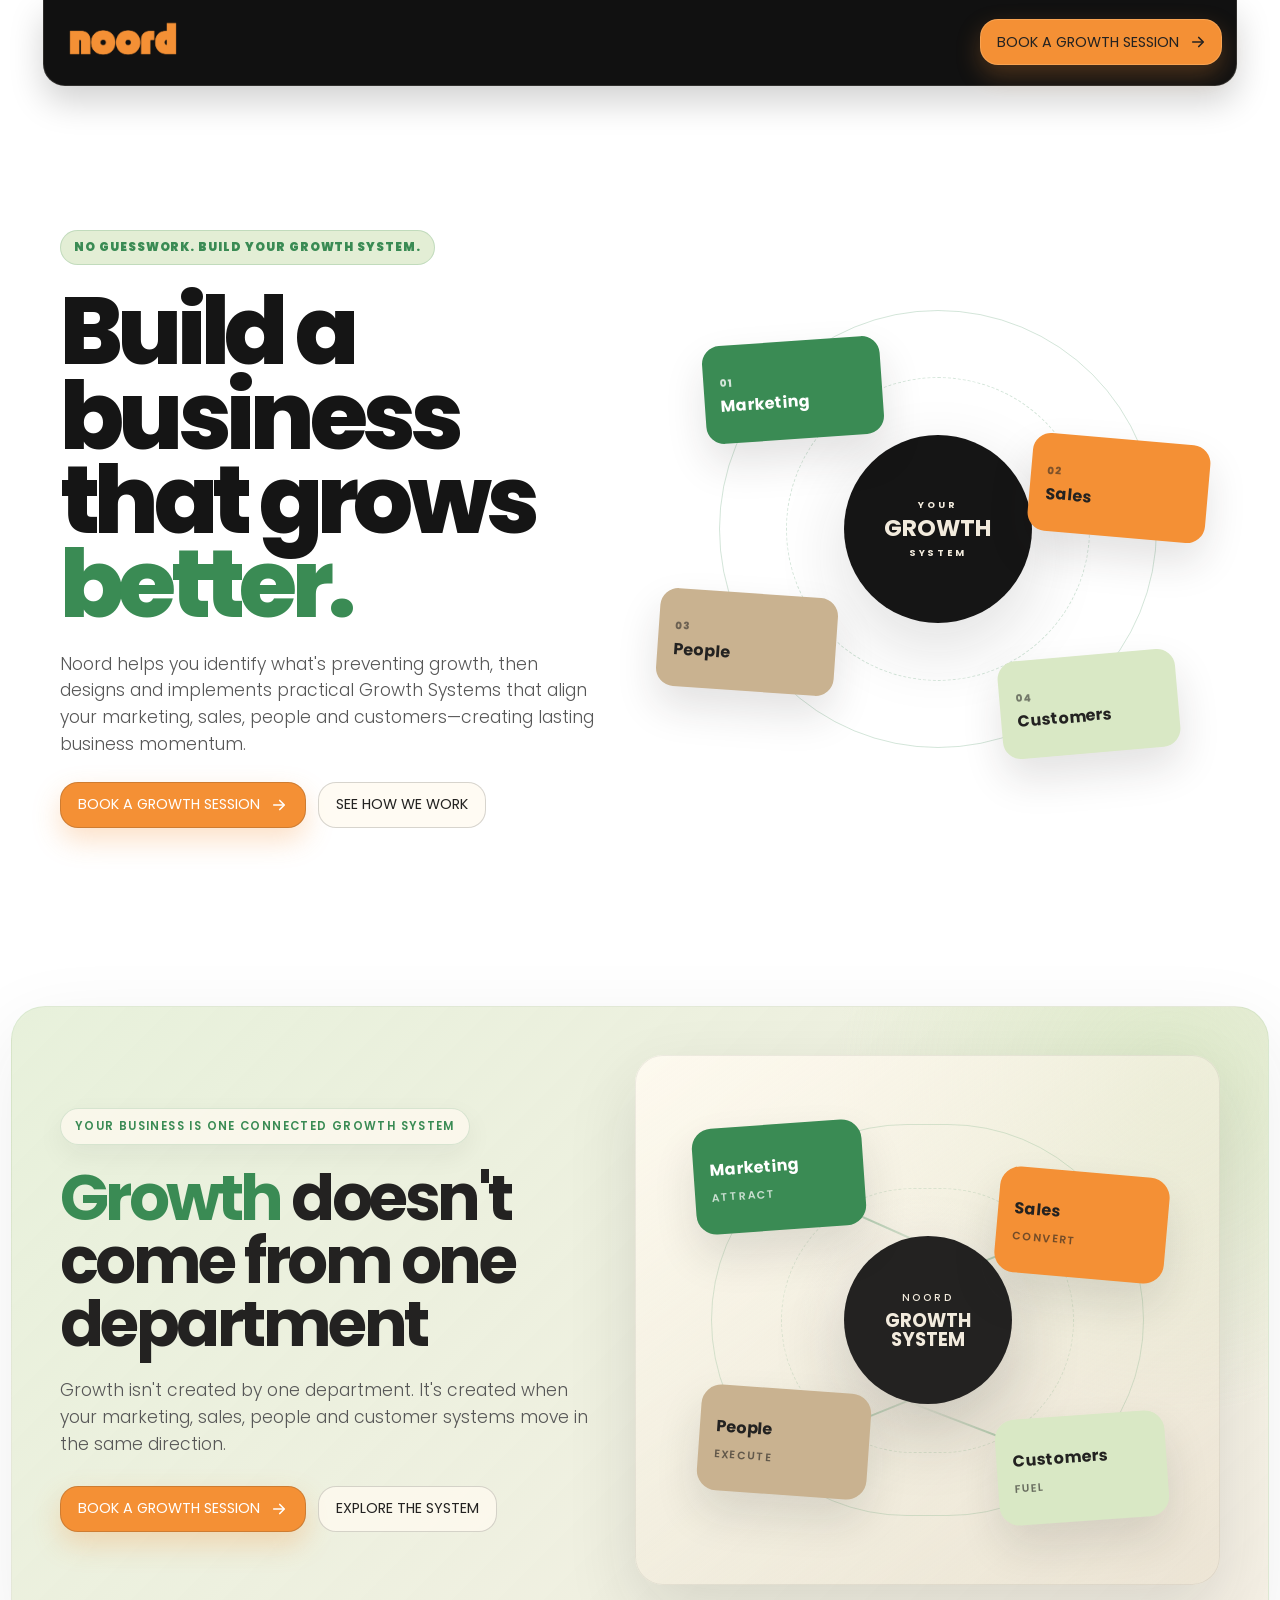
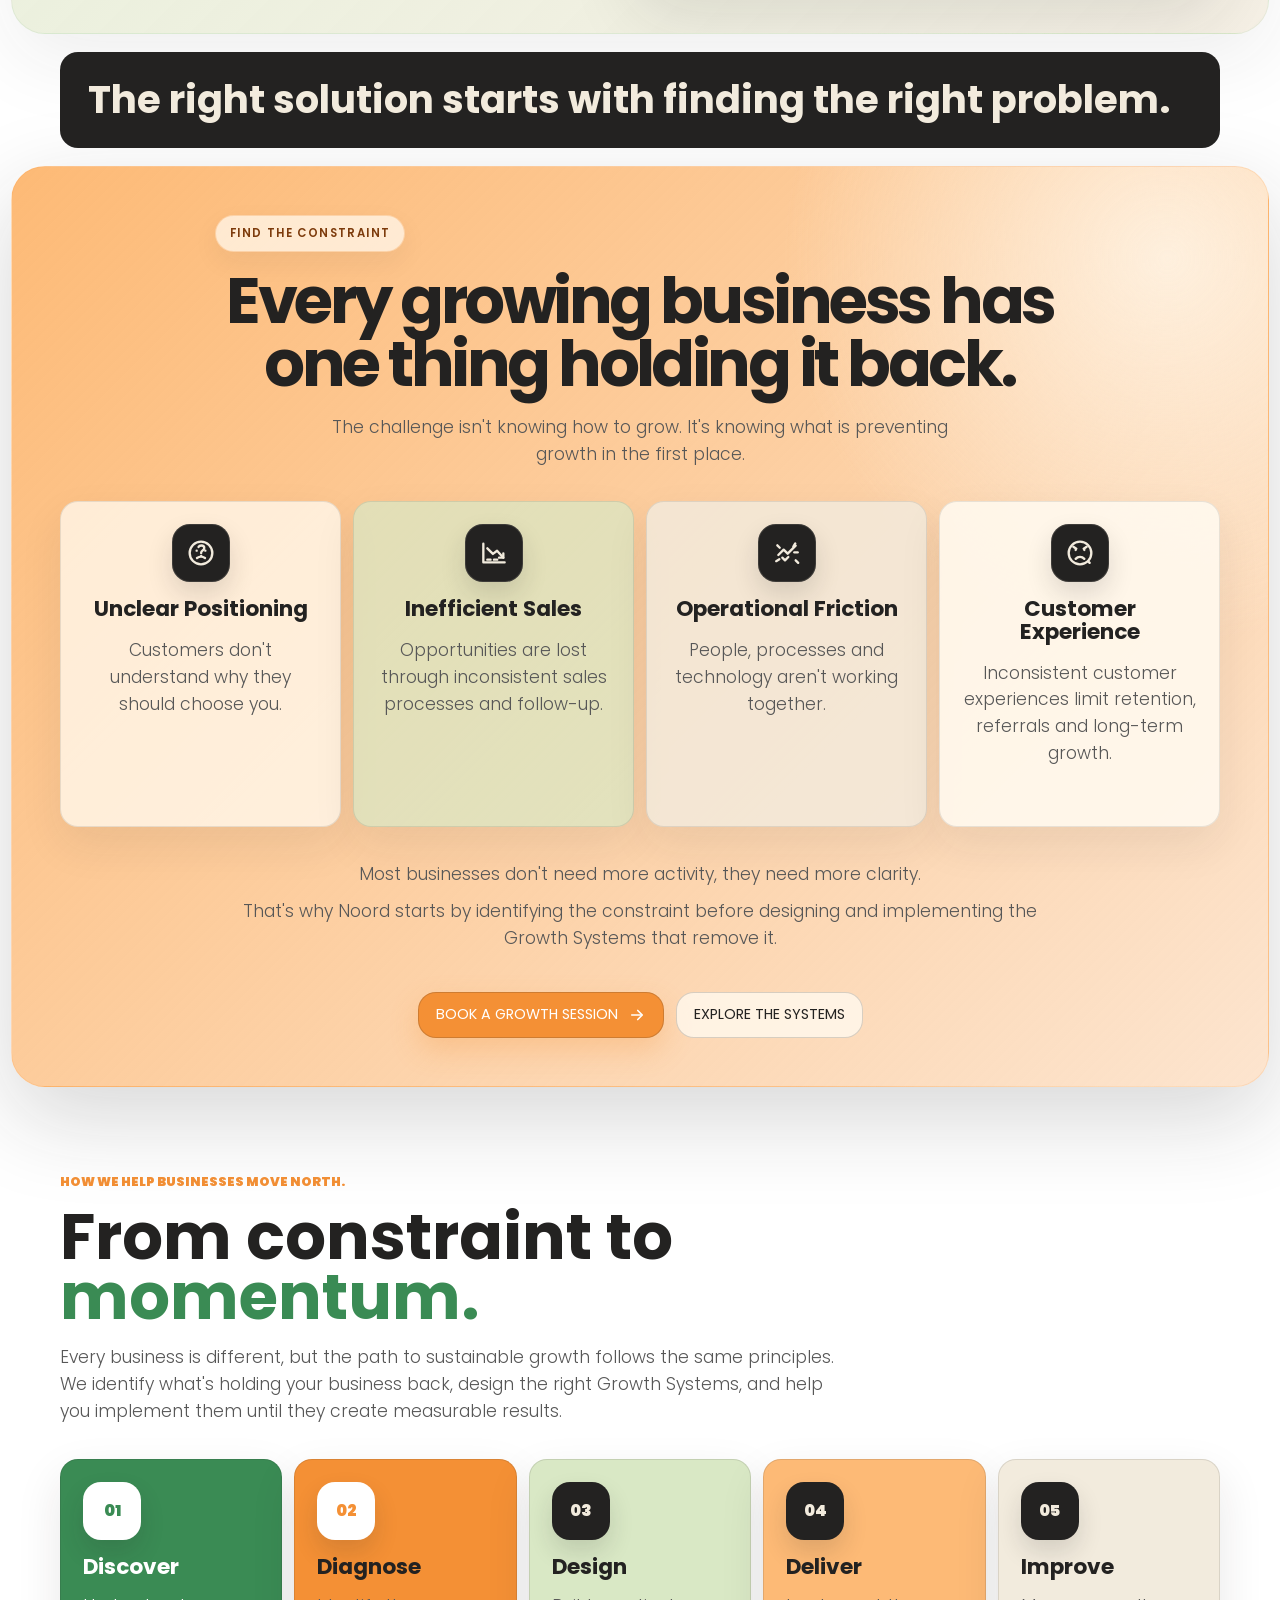
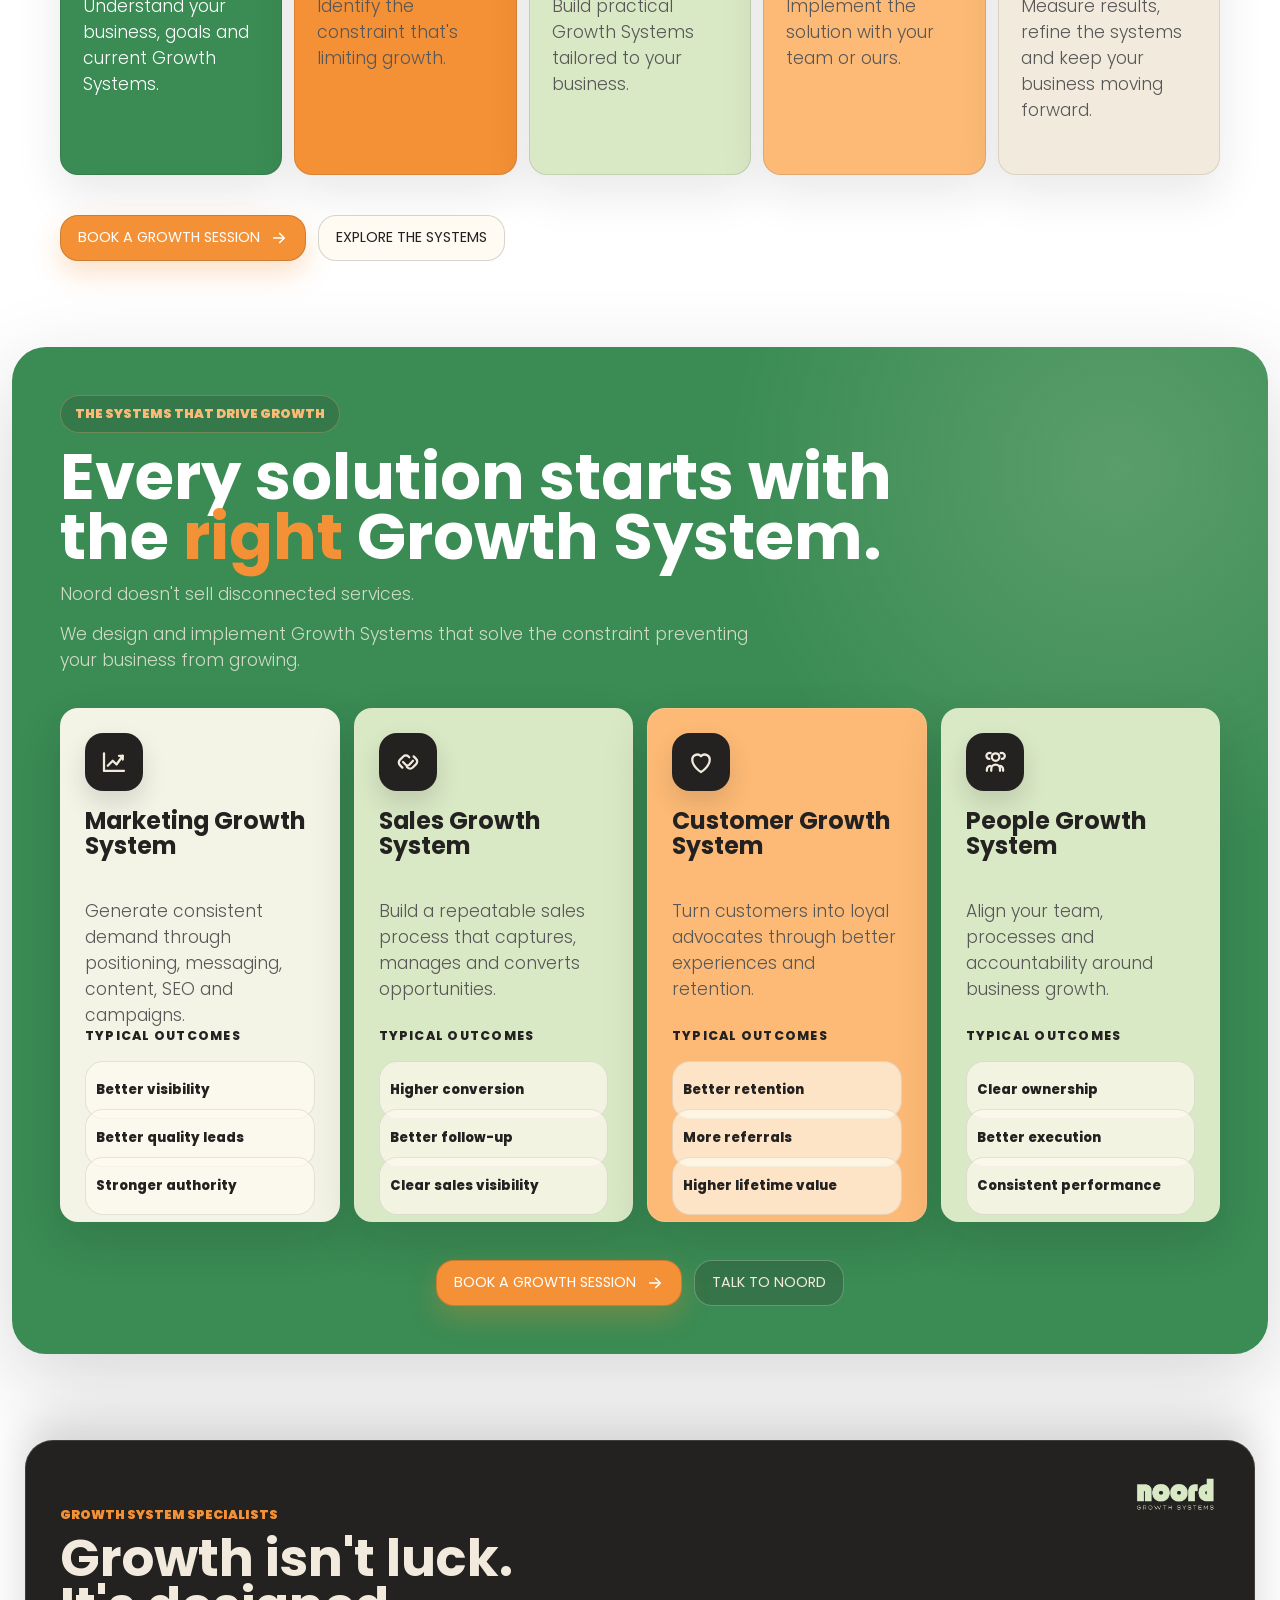
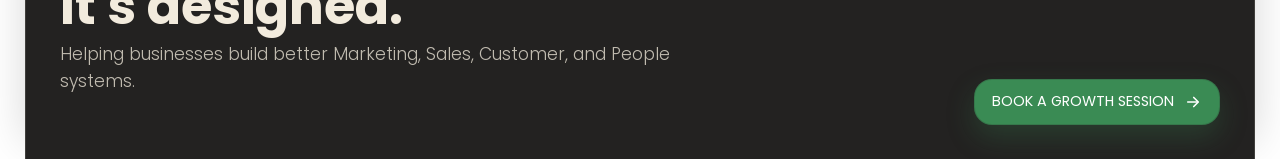
==== index.html @ 7118163f "Initial Noord Growth Systems website" ====
<!doctype html>
<html lang="en">
  <head>
    <meta charset="UTF-8" />
    <meta name="viewport" content="width=device-width, initial-scale=1.0" />
    <title>Noord Growth Systems</title>
    <meta
      name="description"
      content="Noord Growth Systems helps businesses build better Marketing, Sales, Customer, and People systems for consistent, sustainable growth."
    />
    <link rel="stylesheet" href="./src/noord.css" />
  </head>
  <body>
    <main class="noord-site" id="top">
      <header class="site-nav">
        <a class="noord-logo" href="#top" aria-label="Noord Growth Systems home">
          <img
            src="./assets/Noord Text Logo_.Orange.png"
            alt="Noord"
            onerror="this.style.display='none'; this.nextElementSibling.classList.add('noord-logo__fallback--visible')"
          />
          <span class="noord-logo__fallback">noord</span>
        </a>
        <a class="nav-cta" href="#contact">
          <span>Book a growth session</span>
          <svg viewBox="0 0 24 24" aria-hidden="true"><path d="M5 12h13" /><path d="m13 6 6 6-6 6" /></svg>
        </a>
      </header>

      <section class="hero" aria-labelledby="hero-title">
        <div class="hero__copy">
          <div class="announcement">
            <svg viewBox="0 0 24 24" aria-hidden="true">
              <path d="m12 3 1.9 5.8L20 11l-6.1 2.2L12 19l-1.9-5.8L4 11l6.1-2.2L12 3Z" />
            </svg>
            <h1 id="hero-title">NO GUESSWORK. BUILD YOUR GROWTH SYSTEM.</h1>
          </div>
          <h2>Build a<br />business<br />that grows<br /><em>better.</em></h2>
          <p>
            Noord helps you identify what's preventing growth, then designs and implements practical Growth Systems that
            align your marketing, sales, people and customers—creating lasting business momentum.
          </p>
          <div class="hero__actions">
            <a class="button button--primary" href="#contact">
              <span>Book a Growth Session</span>
              <svg viewBox="0 0 24 24" aria-hidden="true"><path d="M5 12h13" /><path d="m13 6 6 6-6 6" /></svg>
            </a>
            <a class="button button--secondary" href="#systems">See How We Work</a>
          </div>
        </div>

        <div class="growth-scene" aria-label="Visual growth system showing marketing, sales, people and customers orbiting growth">
          <div class="orbit-system">
            <div class="orbit-ring orbit-ring--outer"></div>
            <div class="orbit-ring orbit-ring--inner"></div>
            <div class="growth-core">
              <small>Your</small>
              <strong>Growth</strong>
              <span>System</span>
            </div>
            <div class="orbit-card orbit-card--marketing">
              <small>01</small>
              <strong>Marketing</strong>
            </div>
            <div class="orbit-card orbit-card--sales">
              <small>02</small>
              <strong>Sales</strong>
            </div>
            <div class="orbit-card orbit-card--people">
              <small>03</small>
              <strong>People</strong>
            </div>
            <div class="orbit-card orbit-card--customers">
              <small>04</small>
              <strong>Customers</strong>
            </div>
          </div>
        </div>
      </section>

      <div class="stacked-sections">
        <section class="problem-section" id="proof" aria-labelledby="problem-title">
          <div class="problem-section__copy">
            <div class="section-badge">
              <span>Your business is one connected growth system</span>
            </div>
            <h2 id="problem-title"><span>Growth</span> doesn't come from one department</h2>
            <div class="problem-section__text">
              <p>
                Growth isn't created by one department. It's created when your marketing, sales, people and customer
                systems move in the same direction.
              </p>
            </div>
            <div class="section-actions">
              <a class="button button--primary" href="#contact">
                <span>Book a growth session</span>
                <svg viewBox="0 0 24 24" aria-hidden="true"><path d="M5 12h13" /><path d="m13 6 6 6-6 6" /></svg>
              </a>
              <a class="button button--secondary" href="#systems">Explore the system</a>
            </div>
          </div>
          <div class="connected-visual" aria-label="Connected Noord growth system visual">
            <div class="connected-visual__core">
              <span>Noord</span>
              <strong>Growth System</strong>
            </div>
            <div class="connected-node connected-node--marketing"><span>Marketing</span><small>Attract</small></div>
            <div class="connected-node connected-node--sales"><span>Sales</span><small>Convert</small></div>
            <div class="connected-node connected-node--people"><span>People</span><small>Execute</small></div>
            <div class="connected-node connected-node--customers"><span>Customers</span><small>Fuel</small></div>
            <div class="connected-line connected-line--one"></div>
            <div class="connected-line connected-line--two"></div>
            <div class="connected-line connected-line--three"></div>
            <div class="connected-line connected-line--four"></div>
          </div>
        </section>

        <p class="constraint-closing">The right solution starts with finding the right problem.</p>

        <section class="constraint-section" aria-labelledby="constraint-title">
          <div class="constraint-section__intro">
            <div class="section-badge section-badge--orange">
              <span>Find the constraint</span>
            </div>
            <h2 id="constraint-title">Every growing business has one thing holding it back.</h2>
            <div class="constraint-section__copy">
              <p>The challenge isn't knowing how to grow. It's knowing what is preventing growth in the first place.</p>
            </div>
          </div>
          <div class="constraint-grid">
            <article class="constraint-card">
              <span class="constraint-icon" aria-label="Confused positioning icon">
                <svg viewBox="0 0 24 24" aria-hidden="true">
                  <circle cx="12" cy="12" r="8.5" />
                  <path d="M8.75 10.25h.01" />
                  <path d="M15.25 10.25h.01" />
                  <path d="M9 15.75c1.75-1.25 4.25-1.25 6 0" />
                  <path d="M10.15 7.45c.42-.7 1.12-1.05 2.08-1.05 1.32 0 2.22.78 2.22 1.9 0 .88-.5 1.38-1.25 1.86-.72.46-1.08.82-1.08 1.59v.24" />
                  <path d="M12.12 14.1h.01" />
                </svg>
              </span>
              <h3>Unclear Positioning</h3>
              <p>Customers don't understand why they should choose you.</p>
            </article>
            <article class="constraint-card">
              <span class="constraint-icon" aria-label="Declining sales graph icon">
                <svg viewBox="0 0 24 24" aria-hidden="true">
                  <path d="M4 5v14h16" />
                  <path d="M7 8.5l4.2 4.2 3.1-2.4 4.7 5.2" />
                  <path d="M19 12.3v3.2h-3.2" />
                  <path d="M7 17h2.4" />
                  <path d="M12 17h2.4" />
                </svg>
              </span>
              <h3>Inefficient Sales</h3>
              <p>Opportunities are lost through inconsistent sales processes and follow-up.</p>
            </article>
            <article class="constraint-card">
              <span class="constraint-icon" aria-label="Operational friction sparks icon">
                <svg viewBox="0 0 24 24" aria-hidden="true">
                  <path d="M5.5 13.5l4-4 3 3 6-6" />
                  <path d="M8.5 15.5l2 2 2.5-2.5" />
                  <path d="M4.75 6.25l1.8 1.8" />
                  <path d="M18.2 4.8l-1.45 2.35" />
                  <path d="M3.9 18.1l2.35-1.45" />
                  <path d="M18.5 17.5l1.9 1.9" />
                  <path d="M20 11.5h-2.5" />
                </svg>
              </span>
              <h3>Operational Friction</h3>
              <p>People, processes and technology aren't working together.</p>
            </article>
            <article class="constraint-card">
              <span class="constraint-icon" aria-label="Unhappy customer icon">
                <svg viewBox="0 0 24 24" aria-hidden="true">
                  <circle cx="12" cy="12" r="8.5" />
                  <path d="M8.75 9.75h.01" />
                  <path d="M15.25 9.75h.01" />
                  <path d="M8.75 16.4c1.75-2 4.75-2 6.5 0" />
                  <path d="M7 7.25l2.25 1.5" />
                  <path d="M17 7.25l-2.25 1.5" />
                  <path d="M18.1 18.25l1.15 1.15" />
                </svg>
              </span>
              <h3>Customer Experience</h3>
              <p>Inconsistent customer experiences limit retention, referrals and long-term growth.</p>
            </article>
          </div>
          <div class="constraint-aftercopy">
            <p>Most businesses don't need more activity, they need more clarity.</p>
            <p>
              That's why Noord starts by identifying the constraint before designing and implementing the Growth Systems
              that remove it.
            </p>
          </div>
          <div class="section-actions constraint-section__actions">
            <a class="button button--primary" href="#contact">
              <span>Book a growth session</span>
              <svg viewBox="0 0 24 24" aria-hidden="true"><path d="M5 12h13" /><path d="m13 6 6 6-6 6" /></svg>
            </a>
            <a class="button button--secondary" href="#systems">Explore the systems</a>
          </div>
        </section>
      </div>

      <section class="section momentum-section" aria-labelledby="momentum-title">
        <div class="momentum-section__copy">
          <span>How we help businesses move north.</span>
          <h2 id="momentum-title">From constraint to <span>momentum.</span></h2>
          <p>
            Every business is different, but the path to sustainable growth follows the same principles. We identify
            what's holding your business back, design the right Growth Systems, and help you implement them until they
            create measurable results.
          </p>
        </div>
        <div class="momentum-grid">
          <article class="momentum-card">
            <div class="system-card__index">01</div>
            <h3>Discover</h3>
            <p>Understand your business, goals and current Growth Systems.</p>
          </article>
          <article class="momentum-card">
            <div class="system-card__index">02</div>
            <h3>Diagnose</h3>
            <p>Identify the constraint that's limiting growth.</p>
          </article>
          <article class="momentum-card">
            <div class="system-card__index">03</div>
            <h3>Design</h3>
            <p>Build practical Growth Systems tailored to your business.</p>
          </article>
          <article class="momentum-card">
            <div class="system-card__index">04</div>
            <h3>Deliver</h3>
            <p>Implement the solution with your team or ours.</p>
          </article>
          <article class="momentum-card">
            <div class="system-card__index">05</div>
            <h3>Improve</h3>
            <p>Measure results, refine the systems and keep your business moving forward.</p>
          </article>
        </div>
        <div class="section-actions momentum-section__actions">
          <a class="button button--primary" href="#contact">
            <span>Book a growth session</span>
            <svg viewBox="0 0 24 24" aria-hidden="true"><path d="M5 12h13" /><path d="m13 6 6 6-6 6" /></svg>
          </a>
          <a class="button button--secondary" href="#systems">Explore the systems</a>
        </div>
      </section>

      <section class="section section--systems" id="systems" aria-labelledby="systems-title">
        <div class="section-heading">
          <span>The systems that drive growth</span>
          <h2 id="systems-title">Every solution starts with the <span>right</span> Growth System.</h2>
          <p>Noord doesn't sell disconnected services.</p>
          <p>
            We design and implement Growth Systems that solve the constraint preventing your business from growing.
          </p>
        </div>
        <div class="system-grid">
          <article class="system-card">
            <div class="system-card__top">
              <div class="system-card__index" aria-hidden="true">
                <svg viewBox="0 0 24 24"><path d="M4 19V5" /><path d="M4 19h16" /><path d="M7 15l4-4 3 3 5-7" /><path d="M16 7h3v3" /></svg>
              </div>
              <h3>Marketing Growth System</h3>
            </div>
            <p>Generate consistent demand through positioning, messaging, content, SEO and campaigns.</p>
            <strong>Typical outcomes</strong>
            <ul><li>Better visibility</li><li>Better quality leads</li><li>Stronger authority</li></ul>
          </article>
          <article class="system-card">
            <div class="system-card__top">
              <div class="system-card__index" aria-hidden="true">
                <svg viewBox="0 0 24 24"><path d="M8 12l2.2 2.2c.8.8 2 .8 2.8 0L16 11" /><path d="M7.5 16.5l-2-2a3 3 0 0 1 0-4.2l2.7-2.7a3 3 0 0 1 4.2 0l.6.6" /><path d="M16.5 7.5l2 2a3 3 0 0 1 0 4.2l-2.7 2.7a3 3 0 0 1-4.2 0l-.6-.6" /></svg>
              </div>
              <h3>Sales Growth System</h3>
            </div>
            <p>Build a repeatable sales process that captures, manages and converts opportunities.</p>
            <strong>Typical outcomes</strong>
            <ul><li>Higher conversion</li><li>Better follow-up</li><li>Clear sales visibility</li></ul>
          </article>
          <article class="system-card">
            <div class="system-card__top">
              <div class="system-card__index" aria-hidden="true">
                <svg viewBox="0 0 24 24"><path d="M12 20s-7-4.2-7-10a4 4 0 0 1 7-2.6A4 4 0 0 1 19 10c0 5.8-7 10-7 10Z" /></svg>
              </div>
              <h3>Customer Growth System</h3>
            </div>
            <p>Turn customers into loyal advocates through better experiences and retention.</p>
            <strong>Typical outcomes</strong>
            <ul><li>Better retention</li><li>More referrals</li><li>Higher lifetime value</li></ul>
          </article>
          <article class="system-card">
            <div class="system-card__top">
              <div class="system-card__index" aria-hidden="true">
                <svg viewBox="0 0 24 24"><path d="M16 19v-1.5a3.5 3.5 0 0 0-7 0V19" /><circle cx="12.5" cy="8" r="3" /><path d="M5.5 19v-1a2.8 2.8 0 0 1 3-2.8" /><path d="M18.5 19v-1a2.8 2.8 0 0 0-3-2.8" /><path d="M7.5 9.5a2.4 2.4 0 1 1 1-4.6" /><path d="M16.5 4.9a2.4 2.4 0 1 1 1 4.6" /></svg>
              </div>
              <h3>People Growth System</h3>
            </div>
            <p>Align your team, processes and accountability around business growth.</p>
            <strong>Typical outcomes</strong>
            <ul><li>Clear ownership</li><li>Better execution</li><li>Consistent performance</li></ul>
          </article>
        </div>
        <div class="section-actions systems-section__actions">
          <a class="button button--primary" href="#contact">
            <span>Book a growth session</span>
            <svg viewBox="0 0 24 24" aria-hidden="true"><path d="M5 12h13" /><path d="m13 6 6 6-6 6" /></svg>
          </a>
          <a class="button button--secondary" href="#contact">Talk to Noord</a>
        </div>
      </section>

      <footer class="cta-band" id="contact" aria-labelledby="contact-title">
        <a class="noord-logo noord-logo--light" href="#top" aria-label="Noord Growth Systems home">
          <img
            src="./assets/Noord Main Logo_Ligh Green.png"
            alt="Noord Growth Systems"
            onerror="this.style.display='none'; this.nextElementSibling.classList.add('noord-logo__fallback--visible')"
          />
          <span class="noord-logo__fallback">noord</span>
        </a>
        <div>
          <span>Growth System Specialists</span>
          <h2 id="contact-title">Growth isn't luck.<br />It's designed.</h2>
          <p>Helping businesses build better Marketing, Sales, Customer, and People systems.</p>
        </div>
        <a class="button button--primary button--green" href="mailto:hello@noordgrowth.systems">
          <span>Book a Growth Session</span>
          <svg viewBox="0 0 24 24" aria-hidden="true"><path d="M5 12h13" /><path d="m13 6 6 6-6 6" /></svg>
        </a>
      </footer>
    </main>
  </body>
</html>
---- src/noord.css ----
@import url("https://fonts.googleapis.com/css2?family=Poppins:wght@300;400;500;600;700;800;900&display=swap");

:root {
  --noord-dark: #232221;
  --noord-grey: #575757;
  --noord-green: #3a8b54;
  --noord-light-green: #d9e8c5;
  --noord-orange: #f49035;
  --noord-light-orange: #fdba76;
  --noord-brown: #c9b290;
  --noord-light-brown: #f2ebdd;
  --noord-white: #fffaf0;
  --noord-line: rgba(35, 34, 33, 0.14);
  --noord-shadow: 0 22px 70px rgba(35, 34, 33, 0.14);
  --noord-radius: 18px;
  --noord-radius-sm: 14px;
  --noord-night: #151413;
  --noord-subtext-size: 1.08rem;
  --noord-section-gap: clamp(56px, 7vw, 86px);
  --noord-panel-pad: clamp(30px, 4.4vw, 48px);
}

html {
  scroll-behavior: smooth;
}

body {
  margin: 0;
  min-width: 320px;
  color: var(--noord-dark);
  background: var(--noord-light-brown);
  font-family: "Poppins", system-ui, -apple-system, BlinkMacSystemFont, "Segoe UI", sans-serif;
}

button,
a {
  font: inherit;
}

a {
  color: inherit;
  text-decoration: none;
}

.noord-site {
  min-height: 100vh;
  overflow: hidden;
  background: #ffffff;
}

.site-nav {
  width: min(1160px, calc(100% - 32px));
  min-height: 64px;
  display: flex;
  align-items: center;
  justify-content: space-between;
  gap: 16px;
  margin: 0 auto;
  padding: 10px 14px 11px 18px;
  border: 1px solid rgba(242, 235, 221, 0.14);
  border-top: 0;
  border-radius: 0 0 22px 22px;
  background: #111111;
  box-shadow: 0 16px 34px rgba(0, 0, 0, 0.18);
  backdrop-filter: blur(18px);
  position: sticky;
  top: 0;
  z-index: 20;
}

.site-nav nav {
  display: flex;
  align-items: center;
  justify-content: flex-end;
  gap: 24px;
  margin-left: auto;
  padding: 0;
  border: 0;
  border-radius: 0;
  background: transparent;
}

.site-nav nav a {
  min-height: 36px;
  display: inline-flex;
  align-items: center;
  padding: 0;
  border-radius: 0;
  color: var(--noord-light-brown);
  font-size: 0.82rem;
  font-weight: 500;
}

.site-nav nav a:hover {
  color: var(--noord-orange);
  background: transparent;
}

.noord-logo {
  min-width: 116px;
  min-height: 42px;
  display: inline-flex;
  align-items: center;
  justify-content: flex-start;
  border-radius: var(--noord-radius);
  color: var(--noord-dark);
  font-size: clamp(2rem, 6vw, 3.4rem);
  font-weight: 900;
  letter-spacing: 0;
  line-height: 0.8;
}

.noord-logo img {
  width: 122px;
  max-width: 34vw;
  height: auto;
  display: block;
}

.noord-logo--light {
  min-width: 132px;
  justify-content: center;
  padding: 10px 12px;
  background: var(--noord-light-brown);
  color: var(--noord-dark);
}

.noord-logo__fallback {
  display: none;
}

.noord-logo__fallback--visible {
  display: inline;
}

.nav-cta,
.button {
  min-height: 44px;
  display: inline-flex;
  align-items: center;
  justify-content: center;
  gap: 10px;
  border: 1px solid rgba(35, 34, 33, 0.18);
  border-radius: var(--noord-radius);
  font-size: 0.9rem;
  font-weight: 400;
  text-transform: uppercase;
  white-space: nowrap;
  transition: transform 160ms ease, box-shadow 160ms ease, background 160ms ease;
}

.nav-cta {
  padding: 0 14px 0 16px;
  color: var(--noord-dark);
  background: var(--noord-orange);
  border-color: rgba(253, 186, 118, 0.45);
  box-shadow: 0 10px 24px rgba(244, 144, 53, 0.26);
}

.nav-cta:hover,
.button:hover {
  transform: translateY(-2px);
}

.nav-cta svg,
.button svg,
.announcement svg {
  width: 18px;
  height: 18px;
  fill: none;
  stroke: currentColor;
  stroke-width: 2.2;
  stroke-linecap: round;
  stroke-linejoin: round;
  flex: 0 0 auto;
}

.hero {
  width: min(1160px, calc(100% - 32px));
  min-height: calc(100vh - 118px);
  display: grid;
  grid-template-columns: minmax(0, 0.98fr) minmax(460px, 1.02fr);
  align-items: center;
  gap: 54px;
  margin: 0 auto var(--noord-section-gap);
  padding: 52px 0 0;
}

.hero__copy {
  display: grid;
  gap: 24px;
}

.announcement {
  width: fit-content;
  display: inline-flex;
  align-items: center;
  gap: 0;
  padding: 8px 13px;
  border: 1px solid rgba(58, 139, 84, 0.2);
  border-radius: 999px;
  color: var(--noord-green);
  background: rgba(217, 232, 197, 0.72);
  font-size: 0.74rem;
  font-weight: 900;
  letter-spacing: 0.08em;
  text-transform: uppercase;
}

.announcement::before {
  content: none;
}

.announcement svg {
  display: none;
}

.announcement h1 {
  margin: 0;
  color: inherit;
  font: inherit;
  letter-spacing: inherit;
  text-transform: inherit;
}

.hero h2 {
  max-width: 700px;
  margin: 0;
  color: #151515;
  font-size: clamp(4rem, 7.4vw, 6.4rem);
  line-height: 0.89;
  letter-spacing: -0.06em;
  font-family: "Poppins", system-ui, sans-serif;
  font-weight: 800;
}

.hero h2 em {
  display: block;
  color: var(--noord-green);
  font-style: normal;
}

.hero p,
.problem-section p,
.specialist p,
.choice p,
.method p,
.lab p,
.fit p,
.cta-band p {
  margin: 0;
  color: var(--noord-grey);
  font-size: var(--noord-subtext-size);
  font-weight: 300;
  line-height: 1.55;
}

.hero p {
  max-width: 610px;
  color: var(--noord-grey);
  font-size: var(--noord-subtext-size);
  font-weight: 300;
}

.hero__actions {
  display: flex;
  flex-wrap: wrap;
  gap: 12px;
}

.button {
  padding: 0 17px;
}

.button--primary {
  color: #fff;
  background: var(--noord-orange);
  box-shadow: 0 12px 28px rgba(244, 144, 53, 0.28);
}

.button--secondary {
  color: var(--noord-dark);
  background: rgba(255, 250, 240, 0.78);
}

.button--green {
  color: #fff;
  background: var(--noord-green);
  box-shadow: 0 12px 28px rgba(58, 139, 84, 0.26);
}

.stacked-sections {
  position: relative;
  margin-bottom: var(--noord-section-gap);
  padding-bottom: 0;
}

.problem-section {
  width: min(1160px, calc(100% - 32px));
  display: grid;
  grid-template-columns: minmax(0, 0.95fr) minmax(420px, 1.05fr);
  align-items: center;
  gap: 46px;
  margin: 0 auto;
  padding: var(--noord-panel-pad);
  border: 1px solid rgba(58, 139, 84, 0.08);
  border-radius: 34px;
  background:
    radial-gradient(circle at 92% 12%, rgba(217, 232, 197, 0.82), transparent 26%),
    linear-gradient(135deg, rgba(217, 232, 197, 0.62), rgba(242, 235, 221, 0.78));
  box-shadow: 0 24px 80px rgba(35, 34, 33, 0.08);
  overflow: hidden;
  position: sticky;
  bottom: 26px;
  z-index: 1;
}

.problem-section__copy {
  display: grid;
  gap: 22px;
  position: relative;
  z-index: 1;
}

.section-badge {
  width: fit-content;
  display: inline-flex;
  align-items: center;
  padding: 9px 14px;
  border: 1px solid rgba(58, 139, 84, 0.18);
  border-radius: 999px;
  color: var(--noord-green);
  background: rgba(255, 250, 240, 0.72);
  box-shadow: 0 10px 28px rgba(35, 34, 33, 0.06);
}

.section-badge span {
  font-size: 0.72rem;
  font-weight: 600;
  letter-spacing: 0.12em;
  text-transform: uppercase;
}

.specialist span,
.choice__copy span,
.fit__copy span,
.final-message span,
.cta-band > div > span {
  color: var(--noord-orange);
  font-size: 0.8rem;
  font-weight: 900;
  text-transform: uppercase;
}

.problem-section h2 {
  margin: 0;
  color: var(--noord-dark);
  font-size: clamp(2.6rem, 5vw, 5.1rem);
  line-height: 0.98;
  letter-spacing: -0.055em;
}

.problem-section h2 span {
  color: var(--noord-green);
}

.problem-section__text {
  max-width: 650px;
  display: grid;
  gap: 14px;
}

.problem-section__text p {
  color: var(--noord-grey);
  font-size: var(--noord-subtext-size);
  font-weight: 300;
}

.section-actions {
  display: flex;
  flex-wrap: wrap;
  gap: 12px;
  margin-top: 6px;
}

.connected-visual {
  min-height: 530px;
  border-radius: 28px;
  background:
    radial-gradient(circle at 48% 48%, rgba(255, 250, 240, 0.92), transparent 28%),
    linear-gradient(145deg, rgba(255, 250, 240, 0.9), rgba(201, 178, 144, 0.18));
  box-shadow: inset 0 0 0 1px rgba(35, 34, 33, 0.07), 0 28px 70px rgba(35, 34, 33, 0.12);
  position: relative;
  overflow: hidden;
}

.connected-visual::before,
.connected-visual::after {
  content: "";
  position: absolute;
  inset: 13%;
  border: 1px solid rgba(58, 139, 84, 0.18);
  border-radius: 999px;
}

.connected-visual::after {
  inset: 25%;
  border-style: dashed;
  opacity: 0.8;
}

.connected-visual__core {
  width: 168px;
  height: 168px;
  display: grid;
  place-content: center;
  gap: 6px;
  border-radius: 999px;
  color: var(--noord-light-brown);
  background: var(--noord-dark);
  box-shadow: 0 26px 70px rgba(35, 34, 33, 0.22);
  text-align: center;
  text-transform: uppercase;
  position: absolute;
  left: 50%;
  top: 50%;
  z-index: 2;
  transform: translate(-50%, -50%);
}

.connected-visual__core span {
  font-size: 0.62rem;
  font-weight: 500;
  letter-spacing: 0.28em;
}

.connected-visual__core strong {
  max-width: 120px;
  font-size: 1.15rem;
  line-height: 1.05;
}

.connected-node {
  min-width: 138px;
  min-height: 78px;
  display: grid;
  align-content: center;
  gap: 8px;
  padding: 14px 16px;
  border-radius: 20px;
  color: var(--noord-dark);
  box-shadow: 0 22px 44px rgba(35, 34, 33, 0.12);
  position: absolute;
  z-index: 2;
}

.connected-node span {
  font-size: 1rem;
  font-weight: 700;
}

.connected-node small {
  color: rgba(35, 34, 33, 0.62);
  font-size: 0.68rem;
  font-weight: 600;
  letter-spacing: 0.12em;
  text-transform: uppercase;
}

.connected-node--marketing {
  left: 10%;
  top: 13%;
  color: #fff;
  background: var(--noord-green);
  transform: rotate(-4deg);
}

.connected-node--marketing small {
  color: rgba(255, 255, 255, 0.72);
}

.connected-node--sales {
  right: 9%;
  top: 22%;
  background: var(--noord-orange);
  transform: rotate(5deg);
}

.connected-node--people {
  left: 11%;
  bottom: 17%;
  background: var(--noord-brown);
  transform: rotate(4deg);
}

.connected-node--customers {
  right: 9%;
  bottom: 12%;
  background: var(--noord-light-green);
  transform: rotate(-4deg);
}

.connected-line {
  height: 2px;
  background: linear-gradient(90deg, rgba(58, 139, 84, 0), rgba(58, 139, 84, 0.32), rgba(58, 139, 84, 0));
  position: absolute;
  z-index: 1;
  transform-origin: center;
}

.connected-line--one {
  width: 34%;
  left: 23%;
  top: 31%;
  transform: rotate(24deg);
}

.connected-line--two {
  width: 33%;
  right: 22%;
  top: 38%;
  transform: rotate(-22deg);
}

.connected-line--three {
  width: 33%;
  left: 22%;
  bottom: 31%;
  transform: rotate(-22deg);
}

.connected-line--four {
  width: 34%;
  right: 21%;
  bottom: 28%;
  transform: rotate(21deg);
}

.constraint-section {
  width: min(1160px, calc(100% - 32px));
  display: grid;
  gap: 34px;
  margin: 0 auto;
  padding: var(--noord-panel-pad);
  border: 1px solid rgba(244, 144, 53, 0.16);
  border-radius: 34px;
  background:
    radial-gradient(circle at 92% 10%, rgba(255, 250, 240, 0.74), transparent 27%),
    linear-gradient(135deg, var(--noord-light-orange), rgba(244, 144, 53, 0.24));
  box-shadow: 0 30px 90px rgba(35, 34, 33, 0.18);
  position: relative;
  z-index: 2;
}

.constraint-section__intro {
  width: 100%;
  max-width: 850px;
  display: grid;
  gap: 18px;
  justify-self: center;
  justify-items: center;
  text-align: center;
}

.section-badge--orange {
  justify-self: start;
  border-color: rgba(244, 144, 53, 0.26);
  color: #7d3b0c;
  background: rgba(255, 250, 240, 0.72);
}

.constraint-section h2 {
  max-width: 840px;
  margin: 0;
  color: var(--noord-dark);
  font-size: clamp(2.6rem, 5vw, 5.2rem);
  line-height: 0.98;
  letter-spacing: -0.055em;
}

.constraint-section__copy {
  max-width: 680px;
  display: grid;
  gap: 12px;
  justify-self: center;
}

.constraint-section__copy p,
.constraint-card p {
  margin: 0;
  color: var(--noord-grey);
  font-size: var(--noord-subtext-size);
  font-weight: 300;
  line-height: 1.55;
}

.constraint-grid {
  display: grid;
  grid-template-columns: repeat(4, 1fr);
  gap: 12px;
}

.constraint-card {
  min-height: 280px;
  display: grid;
  align-content: start;
  justify-items: center;
  gap: 16px;
  padding: 22px;
  border: 1px solid rgba(35, 34, 33, 0.1);
  border-radius: var(--noord-radius);
  background: rgba(255, 250, 240, 0.76);
  box-shadow: 0 18px 44px rgba(35, 34, 33, 0.08);
  text-align: center;
}

.constraint-card span {
  width: 58px;
  height: 58px;
  display: grid;
  place-items: center;
  border-radius: 18px;
  color: var(--noord-light-brown);
  background: var(--noord-dark);
  box-shadow: inset 0 0 0 1px rgba(242, 235, 221, 0.12), 0 12px 26px rgba(35, 34, 33, 0.14);
}

.constraint-icon svg {
  width: 32px;
  height: 32px;
  fill: none;
  stroke: currentColor;
  stroke-width: 1.75;
  stroke-linecap: round;
  stroke-linejoin: round;
}

.constraint-card h3 {
  margin: 0;
  color: var(--noord-dark);
  font-size: 1.35rem;
  line-height: 1.05;
}

.constraint-card:nth-child(2) {
  background: rgba(217, 232, 197, 0.72);
}

.constraint-card:nth-child(3) {
  background: rgba(242, 235, 221, 0.82);
}

.constraint-card:nth-child(4) {
  background: rgba(255, 250, 240, 0.88);
}

.constraint-aftercopy {
  max-width: 820px;
  display: grid;
  gap: 10px;
  justify-self: center;
  text-align: center;
}

.constraint-aftercopy p {
  margin: 0;
  color: var(--noord-grey);
  font-size: var(--noord-subtext-size);
  font-weight: 300;
  line-height: 1.55;
}

.constraint-section__actions {
  justify-content: center;
}

.constraint-closing {
  width: min(1160px, calc(100% - 32px));
  box-sizing: border-box;
  margin: 18px auto;
  padding: 28px;
  border-radius: var(--noord-radius);
  color: var(--noord-light-brown);
  background: var(--noord-dark);
  font-size: clamp(1.5rem, 3vw, 2.6rem);
  font-weight: 700;
  line-height: 1.05;
  position: relative;
  z-index: 3;
}

.growth-scene {
  min-height: 560px;
  display: grid;
  place-items: center;
  position: relative;
}

.orbit-system {
  width: min(100%, 560px);
  aspect-ratio: 1;
  display: grid;
  place-items: center;
  position: relative;
}

.orbit-ring {
  position: absolute;
  border-radius: 999px;
}

.orbit-ring--outer {
  width: 78%;
  height: 78%;
  border: 1px solid rgba(58, 139, 84, 0.22);
}

.orbit-ring--inner {
  width: 54%;
  height: 54%;
  border: 1px dashed rgba(58, 139, 84, 0.22);
}

.growth-core {
  width: 188px;
  height: 188px;
  display: grid;
  place-content: center;
  gap: 5px;
  border-radius: 999px;
  color: var(--noord-light-brown);
  background: #151515;
  box-shadow: 0 26px 70px rgba(35, 34, 33, 0.14);
  text-align: center;
  text-transform: uppercase;
}

.growth-core small,
.growth-core span {
  font-size: 0.58rem;
  font-weight: 700;
  letter-spacing: 0.32em;
}

.growth-core strong {
  font-size: 1.45rem;
  line-height: 1;
}

.orbit-card {
  min-width: 146px;
  min-height: 72px;
  display: grid;
  align-content: center;
  gap: 7px;
  padding: 13px 16px;
  border-radius: var(--noord-radius);
  color: var(--noord-dark);
  box-shadow: 0 20px 40px rgba(35, 34, 33, 0.13);
  position: absolute;
  transform: rotate(var(--tilt));
}

.orbit-card small {
  color: rgba(35, 34, 33, 0.56);
  font-size: 0.64rem;
  font-weight: 800;
}

.orbit-card strong {
  font-size: 1rem;
  line-height: 1;
}

.orbit-card--marketing {
  --tilt: -4deg;
  top: 92px;
  left: 46px;
  color: #ffffff;
  background: var(--noord-green);
}

.orbit-card--marketing small {
  color: rgba(255, 255, 255, 0.78);
}

.orbit-card--sales {
  --tilt: 5deg;
  right: 10px;
  top: 190px;
  background: var(--noord-orange);
}

.orbit-card--people {
  --tilt: 4deg;
  left: 0;
  bottom: 118px;
  background: var(--noord-brown);
}

.orbit-card--customers {
  --tilt: -5deg;
  right: 40px;
  bottom: 56px;
  background: var(--noord-light-green);
}

.hero-strip {
  min-height: 58px;
  display: flex;
  align-items: center;
  justify-content: center;
  gap: clamp(18px, 4vw, 34px);
  padding: 0 16px;
  color: var(--noord-light-brown);
  background: #151515;
}

.hero-strip span {
  font-size: 0.68rem;
  font-weight: 800;
  letter-spacing: 0.28em;
  text-transform: uppercase;
}

.hero-strip i {
  width: 5px;
  height: 5px;
  border-radius: 999px;
  background: var(--noord-green);
}

.proof-strip {
  display: grid;
  grid-template-columns: repeat(3, 1fr);
  gap: 12px;
}

.proof-strip div,
.system-card,
.method-card,
.outcome-grid div,
.fit-list div,
.lab__panel {
  border: 1px solid var(--noord-line);
  border-radius: var(--noord-radius);
  background: rgba(255, 250, 240, 0.9);
}

.proof-strip div {
  min-height: 116px;
  display: grid;
  align-content: center;
  padding: 22px;
}

.proof-strip span {
  color: var(--noord-dark);
  font-size: clamp(1.1rem, 2vw, 1.45rem);
  font-weight: 900;
  line-height: 1.15;
}

.section {
  width: min(1160px, calc(100% - 32px));
  margin: 0 auto var(--noord-section-gap);
  padding: 0;
}

.section-heading {
  max-width: 880px;
  display: grid;
  gap: 14px;
  margin-bottom: 28px;
}

.section-heading > span,
.momentum-section__copy > span,
.method__copy > span,
.lab__copy > span {
  color: var(--noord-orange);
  font-size: 0.8rem;
  font-weight: 900;
  text-transform: uppercase;
}

.section-heading p {
  margin: 0;
  color: var(--noord-grey);
  font-size: var(--noord-subtext-size);
  font-weight: 300;
  line-height: 1.5;
}

.section--systems {
  width: min(1160px, calc(100% - 32px));
  display: grid;
  gap: 34px;
  margin: 0 auto var(--noord-section-gap);
  padding: var(--noord-panel-pad);
  border-radius: 34px;
  background:
    radial-gradient(circle at 88% 12%, rgba(217, 232, 197, 0.2), transparent 28%),
    var(--noord-green);
  box-shadow: 0 30px 90px rgba(35, 34, 33, 0.18);
}

.section--systems .section-heading {
  max-width: 900px;
  margin-bottom: 0;
}

.section--systems .section-heading > span {
  width: fit-content;
  display: inline-flex;
  align-items: center;
  padding: 9px 14px;
  border: 1px solid rgba(253, 186, 118, 0.28);
  border-radius: 999px;
  color: var(--noord-light-orange);
  background: rgba(35, 34, 33, 0.18);
}

.section--systems h2 {
  color: #ffffff;
}

.section--systems h2 span {
  color: var(--noord-orange);
}

.section--systems .section-heading p {
  max-width: 720px;
  color: rgba(242, 235, 221, 0.82);
}

.section h2,
.momentum-section h2,
.method h2,
.lab h2,
.specialist h2,
.choice h2,
.fit h2,
.final-message h2,
.cta-band h2 {
  margin: 0;
  color: var(--noord-dark);
  font-size: clamp(2.15rem, 5vw, 4.8rem);
  line-height: 0.95;
  letter-spacing: 0;
}

.section--systems #systems-title {
  color: #ffffff;
}

.section--systems #systems-title span {
  color: var(--noord-orange);
}

.system-grid {
  display: grid;
  grid-template-columns: repeat(4, 1fr);
  align-items: stretch;
  gap: 14px;
}

.system-card {
  min-height: 420px;
  display: grid;
  grid-template-rows: 150px 112px 18px 1fr;
  align-content: stretch;
  gap: 16px;
  padding: 24px;
  border: 1px solid rgba(242, 235, 221, 0.16);
  border-radius: var(--noord-radius);
  background: rgba(255, 250, 240, 0.94);
  box-shadow: 0 18px 48px rgba(17, 17, 17, 0.14);
}

.system-card:nth-child(2),
.system-card:nth-child(4) {
  background: var(--noord-light-green);
}

.system-card:nth-child(3) {
  background: var(--noord-light-orange);
}

.system-card__index {
  width: 58px;
  height: 58px;
  display: grid;
  place-items: center;
  border-radius: var(--noord-radius);
  color: var(--noord-light-brown);
  background: var(--noord-dark);
  font-weight: 900;
  box-shadow: 0 12px 24px rgba(35, 34, 33, 0.14);
}

.system-card__index svg {
  width: 30px;
  height: 30px;
  fill: none;
  stroke: currentColor;
  stroke-width: 1.8;
  stroke-linecap: round;
  stroke-linejoin: round;
}

.system-card__top {
  display: grid;
  align-content: start;
  gap: 18px;
  min-height: 0;
}

.system-card h3 {
  margin: 0;
  color: var(--noord-dark);
  font-size: 1.48rem;
  line-height: 1.04;
}

.system-card p {
  margin: 0;
  color: var(--noord-grey);
  font-size: var(--noord-subtext-size);
  font-weight: 300;
  line-height: 1.5;
  min-height: 0;
}

.system-card strong {
  align-self: center;
  margin-top: 0;
  color: var(--noord-dark);
  font-size: 0.78rem;
  font-weight: 800;
  letter-spacing: 0.1em;
  text-transform: uppercase;
}

.system-card ul {
  display: grid;
  grid-template-rows: repeat(3, 40px);
  gap: 8px;
  align-content: start;
  margin: 0;
  padding: 0;
  list-style: none;
}

.system-card li {
  min-height: 40px;
  display: flex;
  align-items: center;
  padding: 8px 10px;
  border: 1px solid rgba(35, 34, 33, 0.1);
  border-radius: var(--noord-radius);
  color: var(--noord-dark);
  background: rgba(255, 250, 240, 0.66);
  font-size: 0.82rem;
  font-weight: 800;
  line-height: 1.15;
}

.systems-section__actions {
  justify-content: center;
  margin-top: 4px;
}

.systems-section__actions .button--secondary {
  border-color: rgba(242, 235, 221, 0.28);
  color: var(--noord-light-brown);
  background: rgba(35, 34, 33, 0.2);
}

.specialist,
.choice,
.fit,
.final-message {
  display: grid;
  grid-template-columns: 1fr 0.85fr;
  gap: 42px;
  align-items: center;
  border-top: 1px solid rgba(35, 34, 33, 0.12);
  border-bottom: 1px solid rgba(35, 34, 33, 0.12);
}

.specialist > div,
.momentum-section__copy,
.choice__copy,
.fit__copy,
.final-message > div {
  display: grid;
  gap: 16px;
}

.momentum-section {
  display: grid;
  gap: 34px;
}

.momentum-section__copy {
  max-width: 890px;
}

.momentum-section__copy p {
  max-width: 780px;
  margin: 0;
  color: var(--noord-grey);
  font-size: var(--noord-subtext-size);
  font-weight: 300;
  line-height: 1.55;
}

.momentum-section h2 span {
  color: var(--noord-green);
}

.momentum-grid {
  display: grid;
  grid-template-columns: repeat(5, 1fr);
  gap: 12px;
}

.momentum-card {
  min-height: 270px;
  display: grid;
  align-content: start;
  gap: 16px;
  padding: 22px;
  border: 1px solid rgba(35, 34, 33, 0.12);
  border-radius: var(--noord-radius);
  background: var(--noord-green);
  box-shadow: 0 18px 46px rgba(35, 34, 33, 0.1);
}

.momentum-card:nth-child(2) {
  background: var(--noord-orange);
}

.momentum-card:nth-child(3) {
  background: var(--noord-light-green);
}

.momentum-card:nth-child(4) {
  background: var(--noord-light-orange);
}

.momentum-card:nth-child(5) {
  background: var(--noord-light-brown);
}

.momentum-card:nth-child(1) h3,
.momentum-card:nth-child(1) p {
  color: #ffffff;
}

.momentum-card:nth-child(1) .system-card__index {
  color: var(--noord-green);
  background: #ffffff;
}

.momentum-card:nth-child(2) .system-card__index {
  color: var(--noord-orange);
  background: #ffffff;
}

.momentum-card h3 {
  margin: 0;
  color: var(--noord-dark);
  font-size: 1.35rem;
  line-height: 1.05;
}

.momentum-card p {
  margin: 0;
  color: var(--noord-grey);
  font-size: var(--noord-subtext-size);
  font-weight: 300;
  line-height: 1.5;
}

.method {
  display: grid;
  gap: 28px;
  align-items: start;
}

.method__copy,
.lab__copy {
  display: grid;
  gap: 18px;
}

.method-grid {
  display: grid;
  grid-template-columns: repeat(4, 1fr);
  gap: 12px;
}

.method-card {
  min-height: 330px;
  display: grid;
  align-content: start;
  gap: 14px;
  padding: 22px;
  background: #fffaf0;
}

.method-card:nth-child(even) {
  background: var(--noord-light-brown);
}

.method-card > span {
  color: var(--noord-orange);
  font-size: 0.78rem;
  font-weight: 900;
  text-transform: uppercase;
}

.method-card h3 {
  margin: 0;
  color: var(--noord-dark);
  font-size: 1.45rem;
  font-weight: 900;
  line-height: 1;
}

.method-card p {
  font-size: var(--noord-subtext-size);
  font-weight: 300;
}

.lab {
  display: grid;
  grid-template-columns: 1.05fr 0.95fr;
  gap: 42px;
  align-items: center;
}

.lab__visual {
  min-height: 440px;
  display: grid;
  grid-template-columns: repeat(6, 1fr);
  grid-template-rows: repeat(5, 1fr);
  gap: 12px;
}

.lab__panel {
  display: grid;
  align-content: space-between;
  padding: 22px;
  box-shadow: 0 14px 38px rgba(35, 34, 33, 0.1);
}

.lab__panel span {
  color: rgba(35, 34, 33, 0.68);
  font-size: 0.78rem;
  font-weight: 900;
  text-transform: uppercase;
}

.lab__panel strong {
  color: var(--noord-dark);
  font-size: clamp(1.45rem, 3vw, 2.5rem);
  line-height: 0.98;
}

.lab__panel--green {
  grid-column: 1 / 5;
  grid-row: 1 / 3;
  background: var(--noord-light-green);
}

.lab__panel--orange {
  grid-column: 3 / 7;
  grid-row: 3 / 5;
  background: var(--noord-light-orange);
}

.lab__panel--brown {
  grid-column: 1 / 5;
  grid-row: 4 / 6;
  background: var(--noord-light-brown);
}

.outcomes {
  display: grid;
  gap: 10px;
}

.outcome-grid,
.fit-list {
  display: grid;
  grid-template-columns: repeat(5, 1fr);
  gap: 10px;
}

.outcome-grid div,
.fit-list div {
  min-height: 88px;
  display: flex;
  align-items: center;
  padding: 16px;
  background: rgba(255, 250, 240, 0.88);
}

.outcome-grid span,
.fit-list span {
  color: var(--noord-dark);
  font-size: 0.95rem;
  font-weight: 900;
  line-height: 1.2;
}

.outcomes blockquote {
  margin: 18px 0 0;
  padding: 28px;
  border: 1px solid rgba(58, 139, 84, 0.22);
  border-radius: var(--noord-radius);
  color: var(--noord-dark);
  background: var(--noord-light-green);
  font-size: clamp(1.45rem, 3vw, 2.4rem);
  font-weight: 900;
  line-height: 1.08;
}

.fit-list {
  grid-template-columns: 1fr;
}

.fit-list div {
  min-height: 62px;
}

.final-message {
  grid-template-columns: 1fr auto;
}

.cta-band {
  width: min(1160px, calc(100% - 32px));
  display: grid;
  grid-template-columns: minmax(0, 1fr) auto;
  grid-template-rows: auto 1fr auto;
  grid-template-areas:
    "content logo"
    "content ."
    "content action";
  align-items: stretch;
  gap: 24px 34px;
  min-height: 250px;
  margin: 0 auto;
  padding: clamp(28px, 4vw, 34px);
  border: 1px solid rgba(242, 235, 221, 0.14);
  border-bottom: 0;
  border-radius: 28px 28px 0 0;
  color: var(--noord-light-brown);
  background: var(--noord-dark);
  box-shadow: 0 -18px 44px rgba(0, 0, 0, 0.16);
}

.cta-band .noord-logo {
  grid-area: logo;
  align-self: start;
  justify-self: end;
  min-width: 0;
  padding: 0;
  background: transparent;
  color: inherit;
}

.cta-band .noord-logo img {
  width: auto;
  height: 44px;
  max-width: 22vw;
  object-fit: contain;
}

.cta-band h2 {
  color: var(--noord-light-brown);
  font-size: clamp(2rem, 4vw, 4rem);
}

.cta-band p {
  max-width: 620px;
  color: rgba(242, 235, 221, 0.76);
}

.cta-band > div {
  grid-area: content;
  display: grid;
  align-content: center;
  justify-items: start;
  text-align: left;
  gap: 10px;
}

.cta-band > .button {
  grid-area: action;
  align-self: end;
  justify-self: end;
}

@media (max-width: 980px) {
  .site-nav nav {
    display: none;
  }

  .hero,
  .problem-section,
  .constraint-section,
  .method,
  .lab,
  .specialist,
  .choice,
  .fit,
  .final-message,
  .cta-band {
    grid-template-columns: 1fr;
  }

  .hero {
    min-height: auto;
    margin-bottom: 56px;
    padding-top: 48px;
  }

  .problem-section {
    padding: 34px;
    position: relative;
    bottom: auto;
  }

  .stacked-sections {
    margin-bottom: 56px;
    padding-bottom: 0;
  }

  .constraint-section {
    padding: 34px;
  }

  .constraint-closing {
    margin: 18px auto;
  }

  .constraint-grid {
    grid-template-columns: repeat(2, 1fr);
  }

  .connected-visual {
    min-height: 470px;
  }

  .growth-scene {
    min-height: 520px;
  }

  .system-grid,
  .momentum-grid,
  .method-grid,
  .proof-strip,
  .outcome-grid {
    grid-template-columns: 1fr;
  }

  .system-card {
    grid-template-rows: auto;
  }

  .system-card__top,
  .system-card p {
    min-height: 0;
  }

  .cta-band {
    grid-template-columns: minmax(0, 1fr) auto;
    grid-template-areas:
      "content logo"
      "content ."
      "content action";
    justify-items: stretch;
  }
}

@media (max-width: 640px) {
  .site-nav {
    width: min(100% - 20px, 1160px);
    min-height: 62px;
    margin-top: 10px;
    padding-left: 12px;
  }

  .noord-logo {
    font-size: 2rem;
  }

  .noord-logo img {
    width: 108px;
  }

  .nav-cta span {
    display: none;
  }

  .hero,
  .problem-section,
  .constraint-section,
  .section,
  .proof-strip,
  .cta-band {
    width: min(100% - 20px, 1160px);
  }

  .problem-section {
    gap: 28px;
    padding: 24px;
    border-radius: 28px;
  }

  .constraint-section {
    gap: 26px;
    padding: 24px;
    border-radius: 28px;
  }

  .constraint-section h2 {
    font-size: 2.45rem;
    letter-spacing: -0.045em;
  }

  .constraint-grid {
    grid-template-columns: 1fr;
  }

  .constraint-card {
    min-height: 210px;
  }

  .constraint-closing {
    width: min(100% - 20px, 1160px);
    margin: 16px auto;
    padding: 22px;
    font-size: 1.55rem;
  }

  .problem-section h2 {
    font-size: 2.45rem;
    letter-spacing: -0.045em;
  }

  .connected-visual {
    min-height: 420px;
  }

  .connected-visual__core {
    width: 128px;
    height: 128px;
  }

  .connected-visual__core strong {
    font-size: 0.92rem;
  }

  .connected-node {
    min-width: 112px;
    min-height: 64px;
    padding: 10px 12px;
  }

  .connected-node span {
    font-size: 0.82rem;
  }

  .connected-node--marketing {
    left: 4%;
    top: 9%;
  }

  .connected-node--sales {
    right: 3%;
    top: 22%;
  }

  .connected-node--people {
    left: 4%;
    bottom: 16%;
  }

  .connected-node--customers {
    right: 3%;
    bottom: 8%;
  }

  .hero h2 {
    font-size: 3.05rem;
    letter-spacing: -0.055em;
  }

  .growth-scene {
    min-height: 430px;
    padding: 12px;
  }

  .orbit-system {
    width: min(100%, 390px);
  }

  .growth-core {
    width: 136px;
    height: 136px;
  }

  .growth-core strong {
    font-size: 1.08rem;
  }

  .growth-core small,
  .growth-core span {
    font-size: 0.48rem;
  }

  .orbit-card {
    min-width: 116px;
    min-height: 58px;
    padding: 10px 12px;
  }

  .orbit-card strong {
    font-size: 0.83rem;
  }

  .orbit-card--marketing {
    top: 56px;
    left: 4px;
  }

  .orbit-card--sales {
    right: -2px;
    top: 142px;
  }

  .orbit-card--people {
    left: -4px;
    bottom: 78px;
  }

  .orbit-card--customers {
    right: 10px;
    bottom: 30px;
  }

  .hero-strip {
    flex-wrap: wrap;
    min-height: 74px;
    gap: 12px 18px;
  }

  .hero-strip span {
    font-size: 0.58rem;
  }

  .section {
    margin-bottom: 48px;
    padding: 0;
  }

  .system-card {
    min-height: 230px;
  }

  .momentum-card {
    min-height: 210px;
  }

  .lab__visual {
    min-height: 430px;
    grid-template-columns: 1fr;
    grid-template-rows: repeat(3, 1fr);
  }

  .lab__panel--green,
  .lab__panel--orange,
  .lab__panel--brown {
    grid-column: auto;
    grid-row: auto;
  }

  .cta-band {
    grid-template-columns: 1fr;
    grid-template-areas:
      "logo"
      "content"
      "action";
    gap: 22px;
    padding: 22px;
  }

  .cta-band .button {
    width: auto;
    justify-self: end;
    white-space: normal;
  }
}
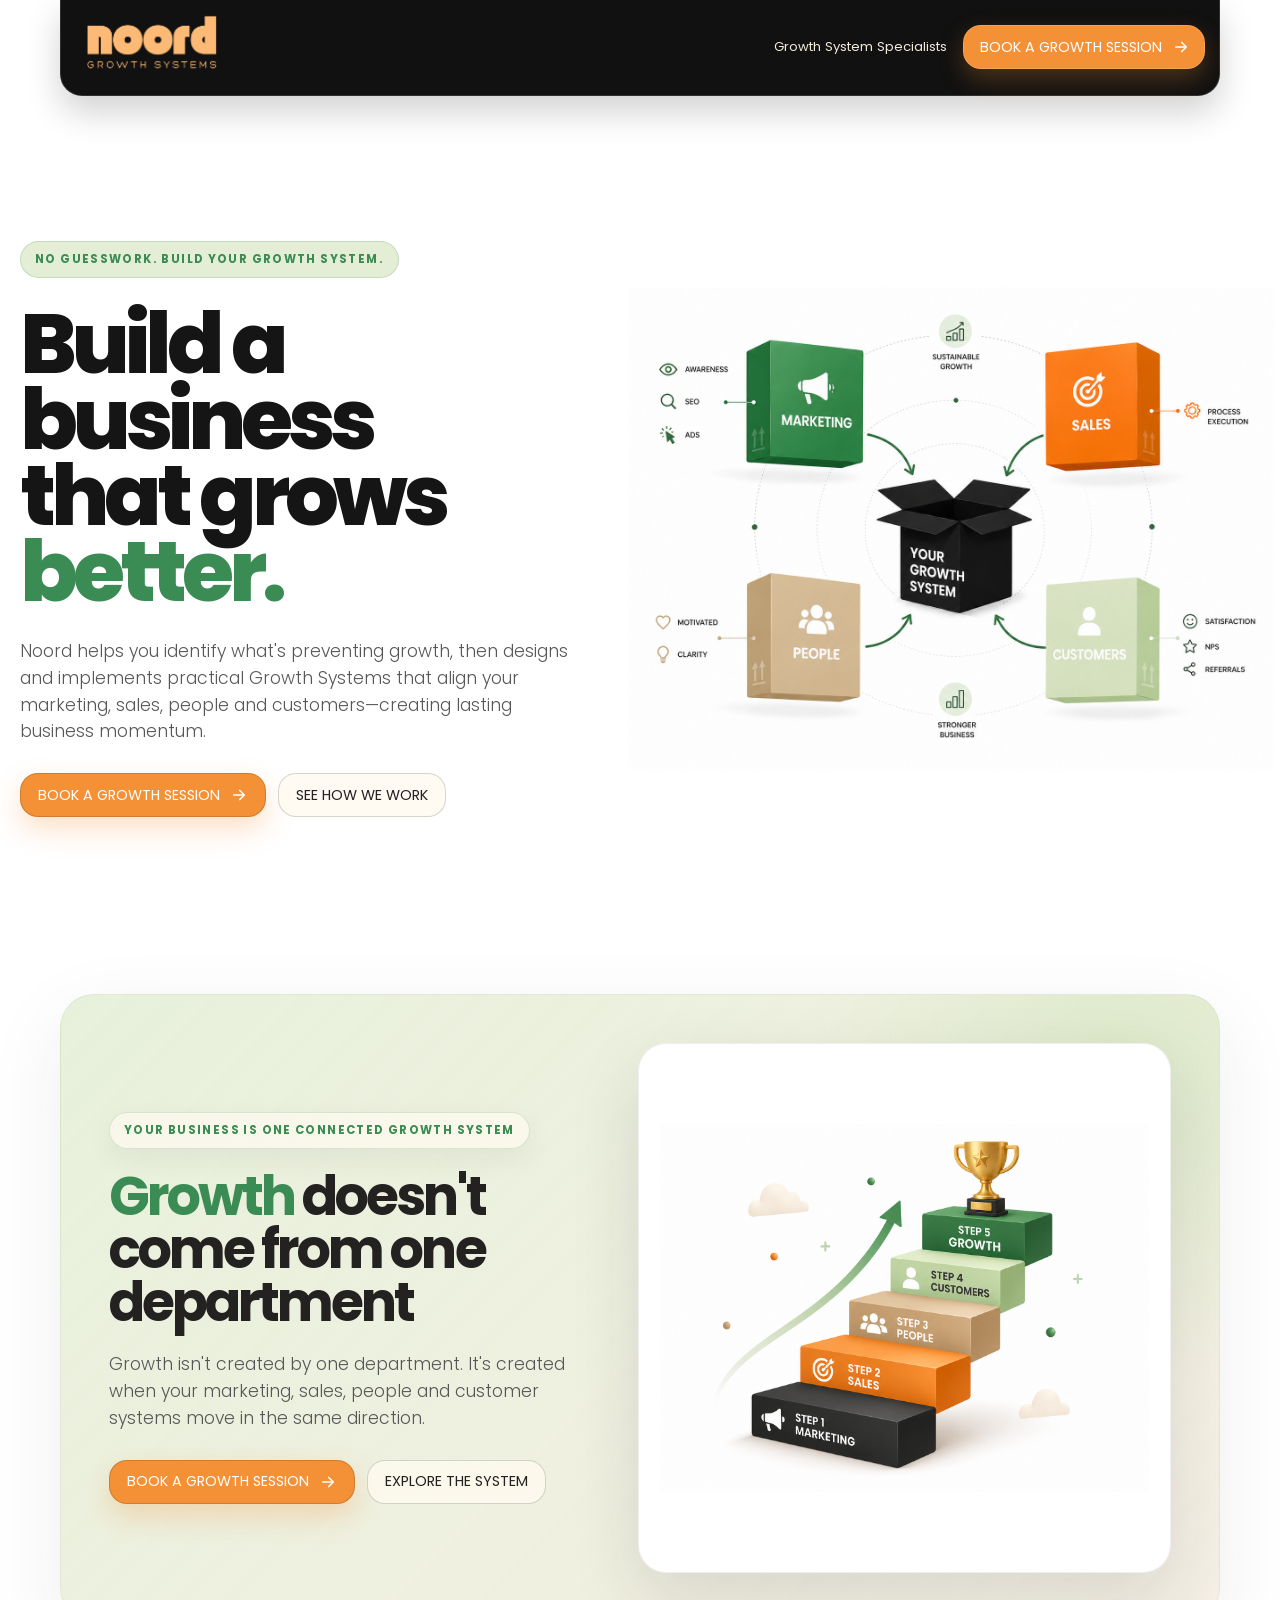
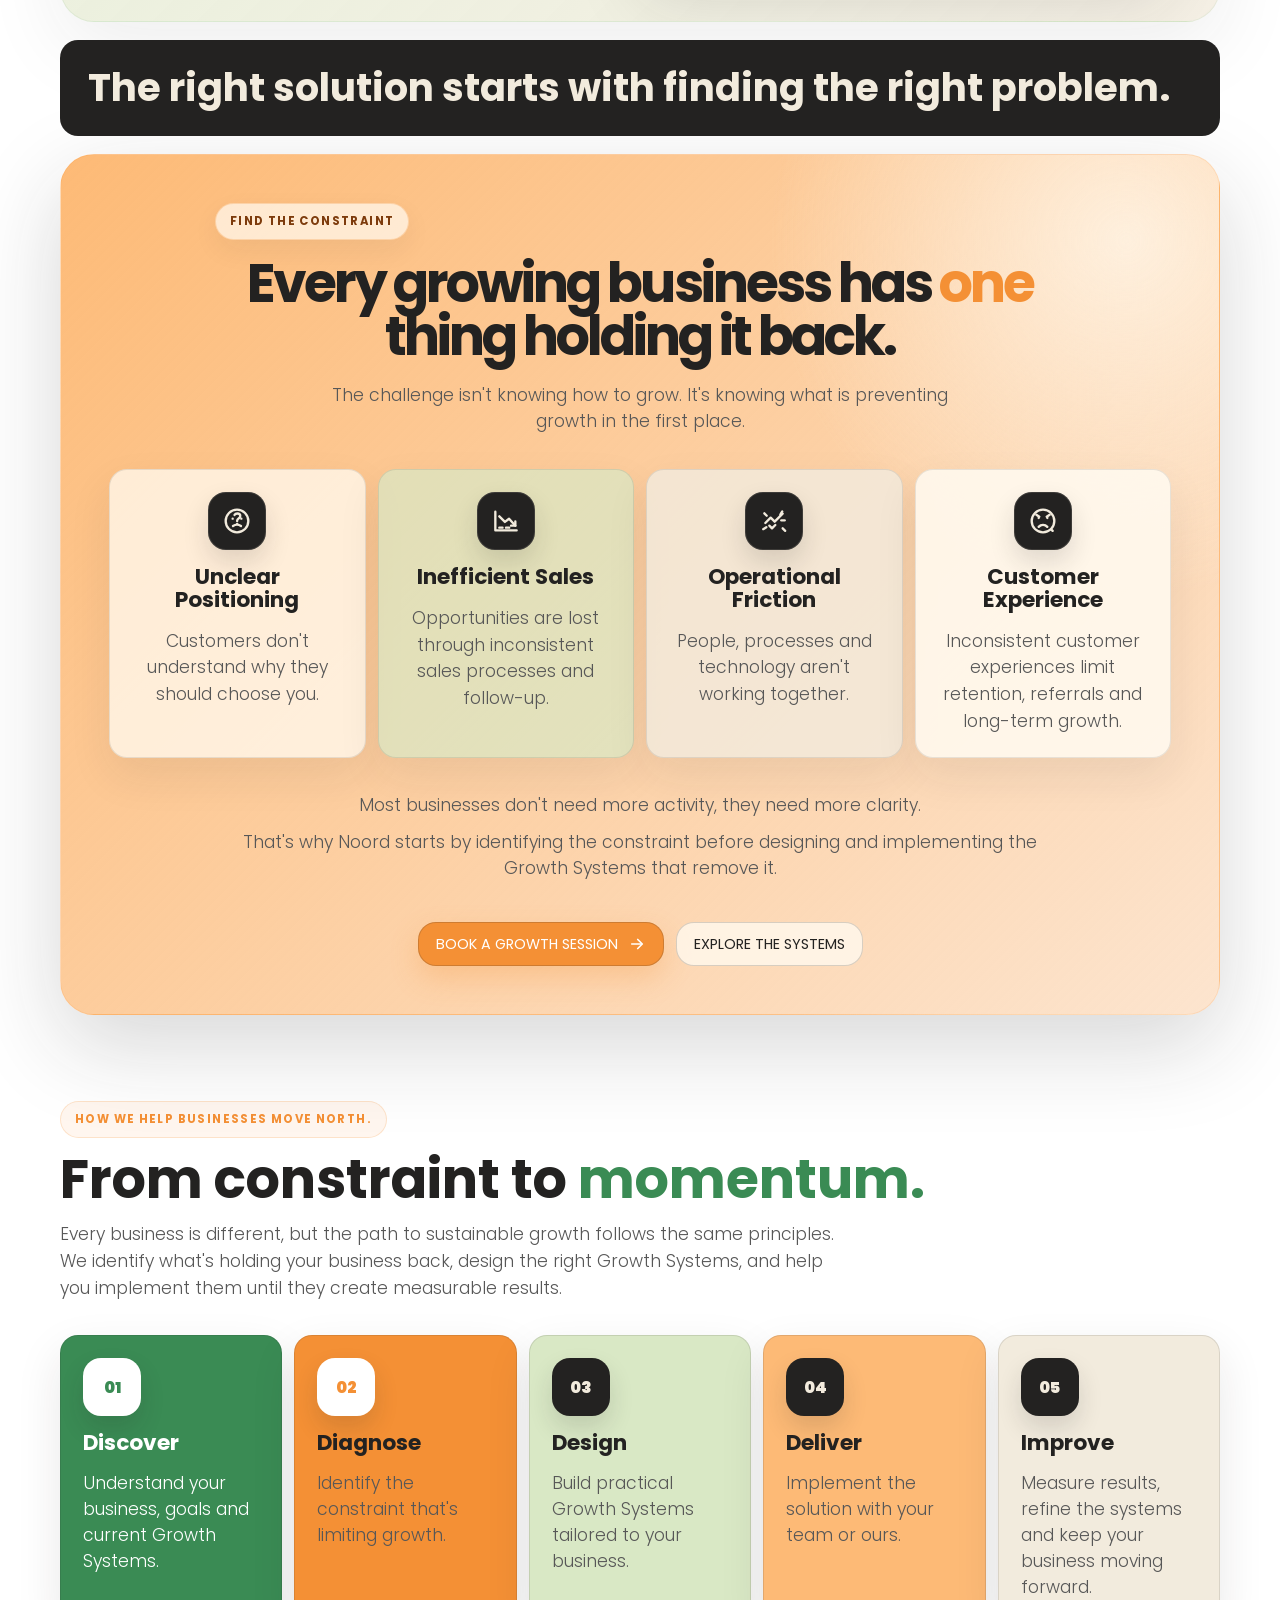
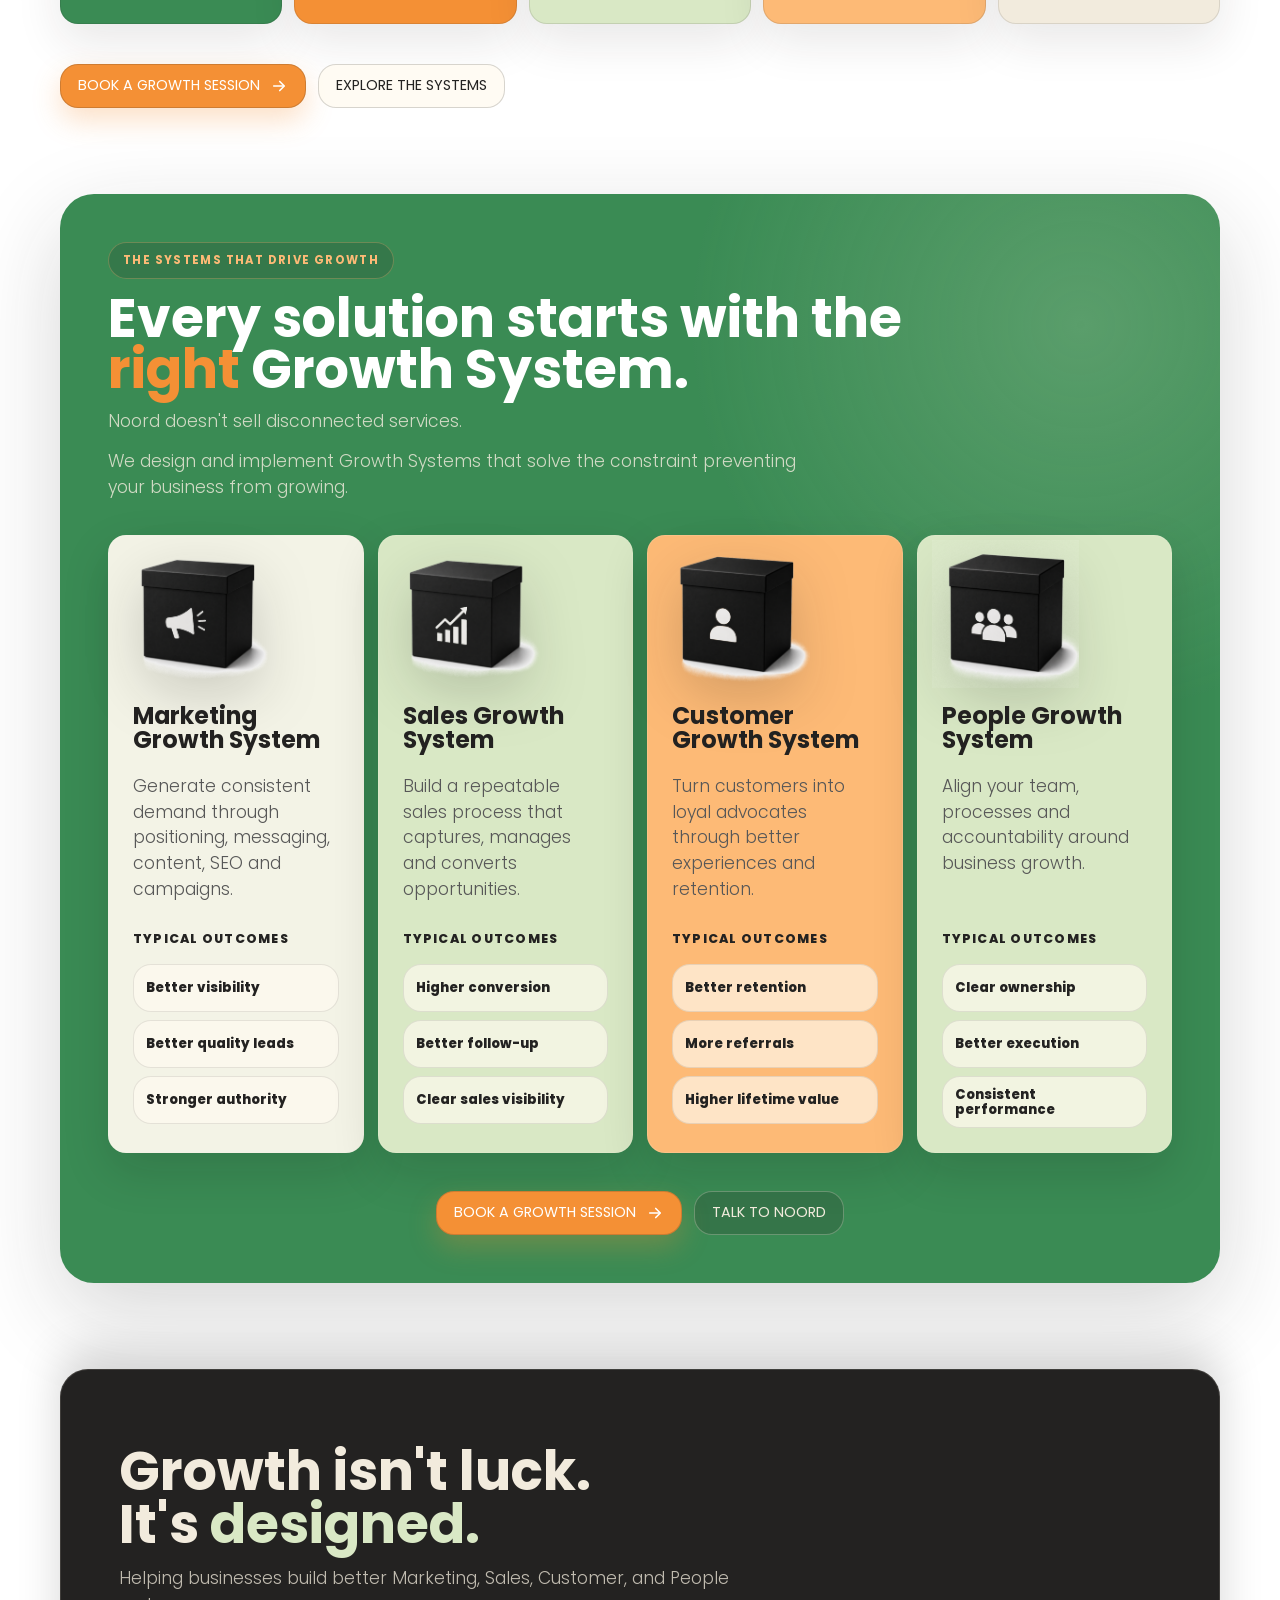
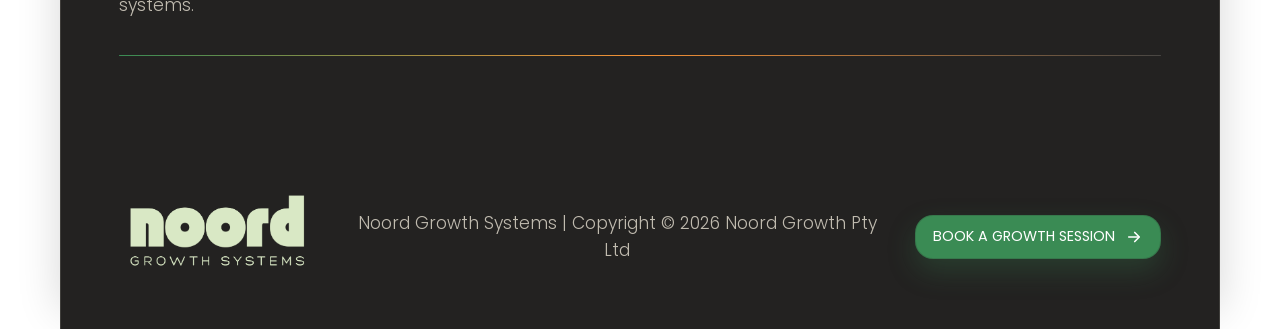
==== commit 51c12b3d: "Update Noord website" ====
--- a/index.html
+++ b/index.html
@@ -15,13 +15,16 @@
       <header class="site-nav">
         <a class="noord-logo" href="#top" aria-label="Noord Growth Systems home">
           <img
-            src="./assets/Noord Text Logo_.Orange.png"
-            alt="Noord"
+            src="./assets/Noord Main Logo_Ligh Orange.png"
+            alt="Noord Growth Systems"
             onerror="this.style.display='none'; this.nextElementSibling.classList.add('noord-logo__fallback--visible')"
           />
           <span class="noord-logo__fallback">noord</span>
         </a>
-        <a class="nav-cta" href="#contact">
+        <nav aria-label="Primary navigation">
+          <a href="./growth-system-specialists.html">Growth System Specialists</a>
+        </nav>
+        <a class="nav-cta" href="https://calendar.app.google/bvqk1RJnMBfFzVTq5" target="_blank" rel="noopener">
           <span>Book a growth session</span>
           <svg viewBox="0 0 24 24" aria-hidden="true"><path d="M5 12h13" /><path d="m13 6 6 6-6 6" /></svg>
         </a>
@@ -41,7 +44,7 @@
             align your marketing, sales, people and customers—creating lasting business momentum.
           </p>
           <div class="hero__actions">
-            <a class="button button--primary" href="#contact">
+            <a class="button button--primary" href="https://calendar.app.google/bvqk1RJnMBfFzVTq5" target="_blank" rel="noopener">
               <span>Book a Growth Session</span>
               <svg viewBox="0 0 24 24" aria-hidden="true"><path d="M5 12h13" /><path d="m13 6 6 6-6 6" /></svg>
             </a>
@@ -49,32 +52,11 @@
           </div>
         </div>
 
-        <div class="growth-scene" aria-label="Visual growth system showing marketing, sales, people and customers orbiting growth">
-          <div class="orbit-system">
-            <div class="orbit-ring orbit-ring--outer"></div>
-            <div class="orbit-ring orbit-ring--inner"></div>
-            <div class="growth-core">
-              <small>Your</small>
-              <strong>Growth</strong>
-              <span>System</span>
-            </div>
-            <div class="orbit-card orbit-card--marketing">
-              <small>01</small>
-              <strong>Marketing</strong>
-            </div>
-            <div class="orbit-card orbit-card--sales">
-              <small>02</small>
-              <strong>Sales</strong>
-            </div>
-            <div class="orbit-card orbit-card--people">
-              <small>03</small>
-              <strong>People</strong>
-            </div>
-            <div class="orbit-card orbit-card--customers">
-              <small>04</small>
-              <strong>Customers</strong>
-            </div>
-          </div>
+        <div class="growth-scene growth-scene--image">
+          <img
+            src="./assets/Growth_System Illustration.png"
+            alt="Marketing, sales, people and customer system blocks orbiting your growth system"
+          />
         </div>
       </section>
 
@@ -92,26 +74,18 @@
               </p>
             </div>
             <div class="section-actions">
-              <a class="button button--primary" href="#contact">
+              <a class="button button--primary" href="https://calendar.app.google/bvqk1RJnMBfFzVTq5" target="_blank" rel="noopener">
                 <span>Book a growth session</span>
                 <svg viewBox="0 0 24 24" aria-hidden="true"><path d="M5 12h13" /><path d="m13 6 6 6-6 6" /></svg>
               </a>
               <a class="button button--secondary" href="#systems">Explore the system</a>
             </div>
           </div>
-          <div class="connected-visual" aria-label="Connected Noord growth system visual">
-            <div class="connected-visual__core">
-              <span>Noord</span>
-              <strong>Growth System</strong>
-            </div>
-            <div class="connected-node connected-node--marketing"><span>Marketing</span><small>Attract</small></div>
-            <div class="connected-node connected-node--sales"><span>Sales</span><small>Convert</small></div>
-            <div class="connected-node connected-node--people"><span>People</span><small>Execute</small></div>
-            <div class="connected-node connected-node--customers"><span>Customers</span><small>Fuel</small></div>
-            <div class="connected-line connected-line--one"></div>
-            <div class="connected-line connected-line--two"></div>
-            <div class="connected-line connected-line--three"></div>
-            <div class="connected-line connected-line--four"></div>
+          <div class="connected-visual connected-visual--image">
+            <img
+              src="./assets/Growth Stairs.png"
+              alt="Growth system steps from marketing to sales, people, customers and growth"
+            />
           </div>
         </section>
 
@@ -122,7 +96,7 @@
             <div class="section-badge section-badge--orange">
               <span>Find the constraint</span>
             </div>
-            <h2 id="constraint-title">Every growing business has one thing holding it back.</h2>
+            <h2 id="constraint-title">Every growing business has <span>one</span> thing holding it back.</h2>
             <div class="constraint-section__copy">
               <p>The challenge isn't knowing how to grow. It's knowing what is preventing growth in the first place.</p>
             </div>
@@ -194,7 +168,7 @@
             </p>
           </div>
           <div class="section-actions constraint-section__actions">
-            <a class="button button--primary" href="#contact">
+            <a class="button button--primary" href="https://calendar.app.google/bvqk1RJnMBfFzVTq5" target="_blank" rel="noopener">
               <span>Book a growth session</span>
               <svg viewBox="0 0 24 24" aria-hidden="true"><path d="M5 12h13" /><path d="m13 6 6 6-6 6" /></svg>
             </a>
@@ -241,7 +215,7 @@
           </article>
         </div>
         <div class="section-actions momentum-section__actions">
-          <a class="button button--primary" href="#contact">
+          <a class="button button--primary" href="https://calendar.app.google/bvqk1RJnMBfFzVTq5" target="_blank" rel="noopener">
             <span>Book a growth session</span>
             <svg viewBox="0 0 24 24" aria-hidden="true"><path d="M5 12h13" /><path d="m13 6 6 6-6 6" /></svg>
           </a>
@@ -261,8 +235,8 @@
         <div class="system-grid">
           <article class="system-card">
             <div class="system-card__top">
-              <div class="system-card__index" aria-hidden="true">
-                <svg viewBox="0 0 24 24"><path d="M4 19V5" /><path d="M4 19h16" /><path d="M7 15l4-4 3 3 5-7" /><path d="M16 7h3v3" /></svg>
+              <div class="system-card__box" aria-hidden="true">
+                <img src="./assets/Marketing_box_transparent.png" alt="" />
               </div>
               <h3>Marketing Growth System</h3>
             </div>
@@ -272,8 +246,8 @@
           </article>
           <article class="system-card">
             <div class="system-card__top">
-              <div class="system-card__index" aria-hidden="true">
-                <svg viewBox="0 0 24 24"><path d="M8 12l2.2 2.2c.8.8 2 .8 2.8 0L16 11" /><path d="M7.5 16.5l-2-2a3 3 0 0 1 0-4.2l2.7-2.7a3 3 0 0 1 4.2 0l.6.6" /><path d="M16.5 7.5l2 2a3 3 0 0 1 0 4.2l-2.7 2.7a3 3 0 0 1-4.2 0l-.6-.6" /></svg>
+              <div class="system-card__box" aria-hidden="true">
+                <img src="./assets/Sales_box_transparent.png" alt="" />
               </div>
               <h3>Sales Growth System</h3>
             </div>
@@ -283,8 +257,8 @@
           </article>
           <article class="system-card">
             <div class="system-card__top">
-              <div class="system-card__index" aria-hidden="true">
-                <svg viewBox="0 0 24 24"><path d="M12 20s-7-4.2-7-10a4 4 0 0 1 7-2.6A4 4 0 0 1 19 10c0 5.8-7 10-7 10Z" /></svg>
+              <div class="system-card__box" aria-hidden="true">
+                <img src="./assets/Customer_Box_transparent.png" alt="" />
               </div>
               <h3>Customer Growth System</h3>
             </div>
@@ -294,8 +268,8 @@
           </article>
           <article class="system-card">
             <div class="system-card__top">
-              <div class="system-card__index" aria-hidden="true">
-                <svg viewBox="0 0 24 24"><path d="M16 19v-1.5a3.5 3.5 0 0 0-7 0V19" /><circle cx="12.5" cy="8" r="3" /><path d="M5.5 19v-1a2.8 2.8 0 0 1 3-2.8" /><path d="M18.5 19v-1a2.8 2.8 0 0 0-3-2.8" /><path d="M7.5 9.5a2.4 2.4 0 1 1 1-4.6" /><path d="M16.5 4.9a2.4 2.4 0 1 1 1 4.6" /></svg>
+              <div class="system-card__box" aria-hidden="true">
+                <img src="./assets/People Box_transparent.png" alt="" />
               </div>
               <h3>People Growth System</h3>
             </div>
@@ -305,7 +279,7 @@
           </article>
         </div>
         <div class="section-actions systems-section__actions">
-          <a class="button button--primary" href="#contact">
+          <a class="button button--primary" href="https://calendar.app.google/bvqk1RJnMBfFzVTq5" target="_blank" rel="noopener">
             <span>Book a growth session</span>
             <svg viewBox="0 0 24 24" aria-hidden="true"><path d="M5 12h13" /><path d="m13 6 6 6-6 6" /></svg>
           </a>
@@ -323,11 +297,11 @@
           <span class="noord-logo__fallback">noord</span>
         </a>
         <div>
-          <span>Growth System Specialists</span>
-          <h2 id="contact-title">Growth isn't luck.<br />It's designed.</h2>
+          <h2 id="contact-title">Growth isn't luck.<br />It's <span>designed.</span></h2>
           <p>Helping businesses build better Marketing, Sales, Customer, and People systems.</p>
         </div>
-        <a class="button button--primary button--green" href="mailto:hello@noordgrowth.systems">
+        <p class="cta-band__meta">Noord Growth Systems | Copyright © 2026 Noord Growth Pty Ltd</p>
+        <a class="button button--primary button--green" href="https://calendar.app.google/bvqk1RJnMBfFzVTq5" target="_blank" rel="noopener">
           <span>Book a Growth Session</span>
           <svg viewBox="0 0 24 24" aria-hidden="true"><path d="M5 12h13" /><path d="m13 6 6 6-6 6" /></svg>
         </a>
--- a/src/noord.css
+++ b/src/noord.css
@@ -16,12 +16,24 @@
   --noord-radius-sm: 14px;
   --noord-night: #151413;
   --noord-subtext-size: 1.08rem;
+  --noord-section-heading-size: clamp(2.2rem, 4.2vw, 4rem);
+  --noord-section-heading-mobile: 2.35rem;
   --noord-section-gap: clamp(56px, 7vw, 86px);
   --noord-panel-pad: clamp(30px, 4.4vw, 48px);
+  --noord-pill-font-size: 0.72rem;
+  --noord-pill-font-weight: 700;
+  --noord-pill-letter-spacing: 0.12em;
+  --noord-pill-padding: 9px 14px;
 }
 
 html {
   scroll-behavior: smooth;
+}
+
+*,
+*::before,
+*::after {
+  box-sizing: border-box;
 }
 
 body {
@@ -44,13 +56,14 @@
 
 .noord-site {
   min-height: 100vh;
-  overflow: hidden;
+  overflow-x: hidden;
+  overflow-y: visible;
   background: #ffffff;
 }
 
 .site-nav {
   width: min(1160px, calc(100% - 32px));
-  min-height: 64px;
+  min-height: 70px;
   display: flex;
   align-items: center;
   justify-content: space-between;
@@ -88,12 +101,16 @@
   border-radius: 0;
   color: var(--noord-light-brown);
   font-size: 0.82rem;
-  font-weight: 500;
+  font-weight: 400;
 }
 
 .site-nav nav a:hover {
   color: var(--noord-orange);
   background: transparent;
+}
+
+.site-nav nav a[aria-current="page"] {
+  color: var(--noord-light-orange);
 }
 
 .noord-logo {
@@ -111,7 +128,7 @@
 }
 
 .noord-logo img {
-  width: 122px;
+  width: 148px;
   max-width: 34vw;
   height: auto;
   display: block;
@@ -151,7 +168,7 @@
 
 .nav-cta {
   padding: 0 14px 0 16px;
-  color: var(--noord-dark);
+  color: #ffffff;
   background: var(--noord-orange);
   border-color: rgba(253, 186, 118, 0.45);
   box-shadow: 0 10px 24px rgba(244, 144, 53, 0.26);
@@ -176,19 +193,19 @@
 }
 
 .hero {
-  width: min(1160px, calc(100% - 32px));
-  min-height: calc(100vh - 118px);
-  display: grid;
-  grid-template-columns: minmax(0, 0.98fr) minmax(460px, 1.02fr);
+  width: min(1240px, calc(100% - 32px));
+  min-height: calc(100vh - 88px);
+  display: grid;
+  grid-template-columns: minmax(0, 0.96fr) minmax(520px, 1.08fr);
   align-items: center;
-  gap: 54px;
+  gap: clamp(58px, 5.8vw, 86px);
   margin: 0 auto var(--noord-section-gap);
-  padding: 52px 0 0;
+  padding: 64px 0 10px;
 }
 
 .hero__copy {
   display: grid;
-  gap: 24px;
+  gap: 28px;
 }
 
 .announcement {
@@ -196,14 +213,14 @@
   display: inline-flex;
   align-items: center;
   gap: 0;
-  padding: 8px 13px;
+  padding: var(--noord-pill-padding);
   border: 1px solid rgba(58, 139, 84, 0.2);
   border-radius: 999px;
   color: var(--noord-green);
   background: rgba(217, 232, 197, 0.72);
-  font-size: 0.74rem;
-  font-weight: 900;
-  letter-spacing: 0.08em;
+  font-size: var(--noord-pill-font-size);
+  font-weight: var(--noord-pill-font-weight);
+  letter-spacing: var(--noord-pill-letter-spacing);
   text-transform: uppercase;
 }
 
@@ -224,11 +241,11 @@
 }
 
 .hero h2 {
-  max-width: 700px;
+  max-width: 780px;
   margin: 0;
   color: #151515;
-  font-size: clamp(4rem, 7.4vw, 6.4rem);
-  line-height: 0.89;
+  font-size: clamp(3.45rem, 6.6vw, 6.05rem);
+  line-height: 0.9;
   letter-spacing: -0.06em;
   font-family: "Poppins", system-ui, sans-serif;
   font-weight: 800;
@@ -326,7 +343,7 @@
   width: fit-content;
   display: inline-flex;
   align-items: center;
-  padding: 9px 14px;
+  padding: var(--noord-pill-padding);
   border: 1px solid rgba(58, 139, 84, 0.18);
   border-radius: 999px;
   color: var(--noord-green);
@@ -335,9 +352,9 @@
 }
 
 .section-badge span {
-  font-size: 0.72rem;
-  font-weight: 600;
-  letter-spacing: 0.12em;
+  font-size: var(--noord-pill-font-size);
+  font-weight: var(--noord-pill-font-weight);
+  letter-spacing: var(--noord-pill-letter-spacing);
   text-transform: uppercase;
 }
 
@@ -346,16 +363,24 @@
 .fit__copy span,
 .final-message span,
 .cta-band > div > span {
+  width: fit-content;
+  display: inline-flex;
+  align-items: center;
+  padding: var(--noord-pill-padding);
+  border: 1px solid rgba(244, 144, 53, 0.2);
+  border-radius: 999px;
   color: var(--noord-orange);
-  font-size: 0.8rem;
-  font-weight: 900;
+  background: rgba(244, 144, 53, 0.08);
+  font-size: var(--noord-pill-font-size);
+  font-weight: var(--noord-pill-font-weight);
+  letter-spacing: var(--noord-pill-letter-spacing);
   text-transform: uppercase;
 }
 
 .problem-section h2 {
   margin: 0;
   color: var(--noord-dark);
-  font-size: clamp(2.6rem, 5vw, 5.1rem);
+  font-size: var(--noord-section-heading-size);
   line-height: 0.98;
   letter-spacing: -0.055em;
 }
@@ -385,155 +410,21 @@
 
 .connected-visual {
   min-height: 530px;
+  display: grid;
+  place-items: center;
+  padding: clamp(10px, 2vw, 22px);
   border-radius: 28px;
-  background:
-    radial-gradient(circle at 48% 48%, rgba(255, 250, 240, 0.92), transparent 28%),
-    linear-gradient(145deg, rgba(255, 250, 240, 0.9), rgba(201, 178, 144, 0.18));
+  background: #ffffff;
   box-shadow: inset 0 0 0 1px rgba(35, 34, 33, 0.07), 0 28px 70px rgba(35, 34, 33, 0.12);
   position: relative;
   overflow: hidden;
 }
 
-.connected-visual::before,
-.connected-visual::after {
-  content: "";
-  position: absolute;
-  inset: 13%;
-  border: 1px solid rgba(58, 139, 84, 0.18);
-  border-radius: 999px;
-}
-
-.connected-visual::after {
-  inset: 25%;
-  border-style: dashed;
-  opacity: 0.8;
-}
-
-.connected-visual__core {
-  width: 168px;
-  height: 168px;
-  display: grid;
-  place-content: center;
-  gap: 6px;
-  border-radius: 999px;
-  color: var(--noord-light-brown);
-  background: var(--noord-dark);
-  box-shadow: 0 26px 70px rgba(35, 34, 33, 0.22);
-  text-align: center;
-  text-transform: uppercase;
-  position: absolute;
-  left: 50%;
-  top: 50%;
-  z-index: 2;
-  transform: translate(-50%, -50%);
-}
-
-.connected-visual__core span {
-  font-size: 0.62rem;
-  font-weight: 500;
-  letter-spacing: 0.28em;
-}
-
-.connected-visual__core strong {
-  max-width: 120px;
-  font-size: 1.15rem;
-  line-height: 1.05;
-}
-
-.connected-node {
-  min-width: 138px;
-  min-height: 78px;
-  display: grid;
-  align-content: center;
-  gap: 8px;
-  padding: 14px 16px;
-  border-radius: 20px;
-  color: var(--noord-dark);
-  box-shadow: 0 22px 44px rgba(35, 34, 33, 0.12);
-  position: absolute;
-  z-index: 2;
-}
-
-.connected-node span {
-  font-size: 1rem;
-  font-weight: 700;
-}
-
-.connected-node small {
-  color: rgba(35, 34, 33, 0.62);
-  font-size: 0.68rem;
-  font-weight: 600;
-  letter-spacing: 0.12em;
-  text-transform: uppercase;
-}
-
-.connected-node--marketing {
-  left: 10%;
-  top: 13%;
-  color: #fff;
-  background: var(--noord-green);
-  transform: rotate(-4deg);
-}
-
-.connected-node--marketing small {
-  color: rgba(255, 255, 255, 0.72);
-}
-
-.connected-node--sales {
-  right: 9%;
-  top: 22%;
-  background: var(--noord-orange);
-  transform: rotate(5deg);
-}
-
-.connected-node--people {
-  left: 11%;
-  bottom: 17%;
-  background: var(--noord-brown);
-  transform: rotate(4deg);
-}
-
-.connected-node--customers {
-  right: 9%;
-  bottom: 12%;
-  background: var(--noord-light-green);
-  transform: rotate(-4deg);
-}
-
-.connected-line {
-  height: 2px;
-  background: linear-gradient(90deg, rgba(58, 139, 84, 0), rgba(58, 139, 84, 0.32), rgba(58, 139, 84, 0));
-  position: absolute;
-  z-index: 1;
-  transform-origin: center;
-}
-
-.connected-line--one {
-  width: 34%;
-  left: 23%;
-  top: 31%;
-  transform: rotate(24deg);
-}
-
-.connected-line--two {
-  width: 33%;
-  right: 22%;
-  top: 38%;
-  transform: rotate(-22deg);
-}
-
-.connected-line--three {
-  width: 33%;
-  left: 22%;
-  bottom: 31%;
-  transform: rotate(-22deg);
-}
-
-.connected-line--four {
-  width: 34%;
-  right: 21%;
-  bottom: 28%;
-  transform: rotate(21deg);
+.connected-visual img {
+  width: min(100%, 620px);
+  height: auto;
+  display: block;
+  object-fit: contain;
 }
 
 .constraint-section {
@@ -573,9 +464,13 @@
   max-width: 840px;
   margin: 0;
   color: var(--noord-dark);
-  font-size: clamp(2.6rem, 5vw, 5.2rem);
+  font-size: var(--noord-section-heading-size);
   line-height: 0.98;
   letter-spacing: -0.055em;
+}
+
+.constraint-section h2 span {
+  color: var(--noord-orange);
 }
 
 .constraint-section__copy {
@@ -690,119 +585,18 @@
 }
 
 .growth-scene {
-  min-height: 560px;
+  min-height: 730px;
   display: grid;
   place-items: center;
+  padding: clamp(10px, 2vw, 20px);
   position: relative;
 }
 
-.orbit-system {
-  width: min(100%, 560px);
-  aspect-ratio: 1;
-  display: grid;
-  place-items: center;
-  position: relative;
-}
-
-.orbit-ring {
-  position: absolute;
-  border-radius: 999px;
-}
-
-.orbit-ring--outer {
-  width: 78%;
-  height: 78%;
-  border: 1px solid rgba(58, 139, 84, 0.22);
-}
-
-.orbit-ring--inner {
-  width: 54%;
-  height: 54%;
-  border: 1px dashed rgba(58, 139, 84, 0.22);
-}
-
-.growth-core {
-  width: 188px;
-  height: 188px;
-  display: grid;
-  place-content: center;
-  gap: 5px;
-  border-radius: 999px;
-  color: var(--noord-light-brown);
-  background: #151515;
-  box-shadow: 0 26px 70px rgba(35, 34, 33, 0.14);
-  text-align: center;
-  text-transform: uppercase;
-}
-
-.growth-core small,
-.growth-core span {
-  font-size: 0.58rem;
-  font-weight: 700;
-  letter-spacing: 0.32em;
-}
-
-.growth-core strong {
-  font-size: 1.45rem;
-  line-height: 1;
-}
-
-.orbit-card {
-  min-width: 146px;
-  min-height: 72px;
-  display: grid;
-  align-content: center;
-  gap: 7px;
-  padding: 13px 16px;
-  border-radius: var(--noord-radius);
-  color: var(--noord-dark);
-  box-shadow: 0 20px 40px rgba(35, 34, 33, 0.13);
-  position: absolute;
-  transform: rotate(var(--tilt));
-}
-
-.orbit-card small {
-  color: rgba(35, 34, 33, 0.56);
-  font-size: 0.64rem;
-  font-weight: 800;
-}
-
-.orbit-card strong {
-  font-size: 1rem;
-  line-height: 1;
-}
-
-.orbit-card--marketing {
-  --tilt: -4deg;
-  top: 92px;
-  left: 46px;
-  color: #ffffff;
-  background: var(--noord-green);
-}
-
-.orbit-card--marketing small {
-  color: rgba(255, 255, 255, 0.78);
-}
-
-.orbit-card--sales {
-  --tilt: 5deg;
-  right: 10px;
-  top: 190px;
-  background: var(--noord-orange);
-}
-
-.orbit-card--people {
-  --tilt: 4deg;
-  left: 0;
-  bottom: 118px;
-  background: var(--noord-brown);
-}
-
-.orbit-card--customers {
-  --tilt: -5deg;
-  right: 40px;
-  bottom: 56px;
-  background: var(--noord-light-green);
+.growth-scene img {
+  width: min(112%, 880px);
+  height: auto;
+  display: block;
+  object-fit: contain;
 }
 
 .hero-strip {
@@ -878,9 +672,17 @@
 .momentum-section__copy > span,
 .method__copy > span,
 .lab__copy > span {
+  width: fit-content;
+  display: inline-flex;
+  align-items: center;
+  padding: var(--noord-pill-padding);
+  border: 1px solid rgba(244, 144, 53, 0.2);
+  border-radius: 999px;
   color: var(--noord-orange);
-  font-size: 0.8rem;
-  font-weight: 900;
+  background: rgba(244, 144, 53, 0.08);
+  font-size: var(--noord-pill-font-size);
+  font-weight: var(--noord-pill-font-weight);
+  letter-spacing: var(--noord-pill-letter-spacing);
   text-transform: uppercase;
 }
 
@@ -914,7 +716,7 @@
   width: fit-content;
   display: inline-flex;
   align-items: center;
-  padding: 9px 14px;
+  padding: var(--noord-pill-padding);
   border: 1px solid rgba(253, 186, 118, 0.28);
   border-radius: 999px;
   color: var(--noord-light-orange);
@@ -945,7 +747,7 @@
 .cta-band h2 {
   margin: 0;
   color: var(--noord-dark);
-  font-size: clamp(2.15rem, 5vw, 4.8rem);
+  font-size: var(--noord-section-heading-size);
   line-height: 0.95;
   letter-spacing: 0;
 }
@@ -966,11 +768,11 @@
 }
 
 .system-card {
-  min-height: 420px;
-  display: grid;
-  grid-template-rows: 150px 112px 18px 1fr;
+  min-height: 500px;
+  display: grid;
+  grid-template-rows: 196px minmax(132px, auto) 22px 1fr;
   align-content: stretch;
-  gap: 16px;
+  gap: 18px;
   padding: 24px;
   border: 1px solid rgba(242, 235, 221, 0.16);
   border-radius: var(--noord-radius);
@@ -1009,10 +811,23 @@
   stroke-linejoin: round;
 }
 
+.system-card__box {
+  width: clamp(118px, 12vw, 148px);
+  max-width: 72%;
+  margin: -20px 0 -4px -10px;
+}
+
+.system-card__box img {
+  display: block;
+  width: 100%;
+  height: auto;
+  filter: drop-shadow(0 18px 28px rgba(17, 17, 17, 0.18));
+}
+
 .system-card__top {
   display: grid;
   align-content: start;
-  gap: 18px;
+  gap: 20px;
   min-height: 0;
 }
 
@@ -1034,7 +849,7 @@
 
 .system-card strong {
   align-self: center;
-  margin-top: 0;
+  margin-top: 8px;
   color: var(--noord-dark);
   font-size: 0.78rem;
   font-weight: 800;
@@ -1044,7 +859,7 @@
 
 .system-card ul {
   display: grid;
-  grid-template-rows: repeat(3, 40px);
+  grid-template-rows: repeat(3, minmax(48px, auto));
   gap: 8px;
   align-content: start;
   margin: 0;
@@ -1053,10 +868,11 @@
 }
 
 .system-card li {
-  min-height: 40px;
+  box-sizing: border-box;
+  min-height: 48px;
   display: flex;
   align-items: center;
-  padding: 8px 10px;
+  padding: 10px 12px;
   border: 1px solid rgba(35, 34, 33, 0.1);
   border-radius: var(--noord-radius);
   color: var(--noord-dark);
@@ -1344,17 +1160,17 @@
 .cta-band {
   width: min(1160px, calc(100% - 32px));
   display: grid;
-  grid-template-columns: minmax(0, 1fr) auto;
+  grid-template-columns: auto minmax(0, 1fr) auto;
   grid-template-rows: auto 1fr auto;
   grid-template-areas:
-    "content logo"
-    "content ."
-    "content action";
+    "content content content"
+    ". . ."
+    "logo meta action";
   align-items: stretch;
-  gap: 24px 34px;
-  min-height: 250px;
+  gap: 38px 34px;
+  min-height: clamp(430px, 52vw, 560px);
   margin: 0 auto;
-  padding: clamp(28px, 4vw, 34px);
+  padding: clamp(44px, 6vw, 76px) clamp(30px, 5vw, 58px) clamp(30px, 4vw, 42px);
   border: 1px solid rgba(242, 235, 221, 0.14);
   border-bottom: 0;
   border-radius: 28px 28px 0 0;
@@ -1365,44 +1181,77 @@
 
 .cta-band .noord-logo {
   grid-area: logo;
-  align-self: start;
-  justify-self: end;
+  align-self: center;
+  justify-self: start;
+  width: 200px;
+  height: auto;
   min-width: 0;
+  min-height: 44px;
   padding: 0;
   background: transparent;
   color: inherit;
+  overflow: visible;
 }
 
 .cta-band .noord-logo img {
-  width: auto;
-  height: 44px;
-  max-width: 22vw;
+  width: 200px;
+  height: auto;
   object-fit: contain;
 }
 
 .cta-band h2 {
   color: var(--noord-light-brown);
-  font-size: clamp(2rem, 4vw, 4rem);
+  font-size: var(--noord-section-heading-size);
+  line-height: 0.98;
+}
+
+.cta-band h2 span {
+  color: var(--noord-light-green);
 }
 
 .cta-band p {
   max-width: 620px;
   color: rgba(242, 235, 221, 0.76);
+  font-size: var(--noord-subtext-size);
+  font-weight: 300;
+  line-height: 1.55;
+}
+
+.cta-band > div::after {
+  content: "";
+  width: 100%;
+  height: 1px;
+  margin-top: clamp(12px, 2vw, 22px);
+  border-radius: 999px;
+  background: linear-gradient(90deg, var(--noord-green), var(--noord-orange), rgba(242, 235, 221, 0.18));
 }
 
 .cta-band > div {
   grid-area: content;
   display: grid;
-  align-content: center;
+  align-content: start;
   justify-items: start;
   text-align: left;
-  gap: 10px;
+  gap: 14px;
 }
 
 .cta-band > .button {
   grid-area: action;
-  align-self: end;
+  align-self: center;
   justify-self: end;
+}
+
+.cta-band__meta {
+  grid-area: meta;
+  align-self: center;
+  justify-self: center;
+  max-width: none;
+  margin: 0;
+  color: rgba(242, 235, 221, 0.48);
+  font-size: 0.64rem;
+  font-weight: 300;
+  line-height: 1.25;
+  text-align: center;
 }
 
 @media (max-width: 980px) {
@@ -1426,7 +1275,7 @@
   .hero {
     min-height: auto;
     margin-bottom: 56px;
-    padding-top: 48px;
+    padding-top: 58px;
   }
 
   .problem-section {
@@ -1457,7 +1306,14 @@
   }
 
   .growth-scene {
-    min-height: 520px;
+    min-height: clamp(420px, 76vw, 590px);
+  }
+
+  .growth-scene img,
+  .connected-visual img,
+  .specialist-hero__visual img,
+  .build-visual img {
+    max-width: 100%;
   }
 
   .system-grid,
@@ -1470,6 +1326,7 @@
 
   .system-card {
     grid-template-rows: auto;
+    min-height: auto;
   }
 
   .system-card__top,
@@ -1477,12 +1334,22 @@
     min-height: 0;
   }
 
+  .system-card ul {
+    grid-template-rows: none;
+  }
+
+  .system-card__box {
+    width: min(150px, 40vw);
+    max-width: 180px;
+    margin: -14px 0 -2px -8px;
+  }
+
   .cta-band {
-    grid-template-columns: minmax(0, 1fr) auto;
+    grid-template-columns: auto minmax(0, 1fr) auto;
     grid-template-areas:
-      "content logo"
-      "content ."
-      "content action";
+      "content content content"
+      ". . ."
+      "logo meta action";
     justify-items: stretch;
   }
 }
@@ -1529,7 +1396,7 @@
   }
 
   .constraint-section h2 {
-    font-size: 2.45rem;
+    font-size: var(--noord-section-heading-mobile);
     letter-spacing: -0.045em;
   }
 
@@ -1549,109 +1416,22 @@
   }
 
   .problem-section h2 {
-    font-size: 2.45rem;
+    font-size: var(--noord-section-heading-mobile);
     letter-spacing: -0.045em;
   }
 
   .connected-visual {
-    min-height: 420px;
-  }
-
-  .connected-visual__core {
-    width: 128px;
-    height: 128px;
-  }
-
-  .connected-visual__core strong {
-    font-size: 0.92rem;
-  }
-
-  .connected-node {
-    min-width: 112px;
-    min-height: 64px;
-    padding: 10px 12px;
-  }
-
-  .connected-node span {
-    font-size: 0.82rem;
-  }
-
-  .connected-node--marketing {
-    left: 4%;
-    top: 9%;
-  }
-
-  .connected-node--sales {
-    right: 3%;
-    top: 22%;
-  }
-
-  .connected-node--people {
-    left: 4%;
-    bottom: 16%;
-  }
-
-  .connected-node--customers {
-    right: 3%;
-    bottom: 8%;
+    min-height: clamp(300px, 88vw, 420px);
   }
 
   .hero h2 {
-    font-size: 3.05rem;
+    font-size: clamp(3rem, 16vw, 4rem);
     letter-spacing: -0.055em;
   }
 
   .growth-scene {
-    min-height: 430px;
+    min-height: clamp(330px, 96vw, 520px);
     padding: 12px;
-  }
-
-  .orbit-system {
-    width: min(100%, 390px);
-  }
-
-  .growth-core {
-    width: 136px;
-    height: 136px;
-  }
-
-  .growth-core strong {
-    font-size: 1.08rem;
-  }
-
-  .growth-core small,
-  .growth-core span {
-    font-size: 0.48rem;
-  }
-
-  .orbit-card {
-    min-width: 116px;
-    min-height: 58px;
-    padding: 10px 12px;
-  }
-
-  .orbit-card strong {
-    font-size: 0.83rem;
-  }
-
-  .orbit-card--marketing {
-    top: 56px;
-    left: 4px;
-  }
-
-  .orbit-card--sales {
-    right: -2px;
-    top: 142px;
-  }
-
-  .orbit-card--people {
-    left: -4px;
-    bottom: 78px;
-  }
-
-  .orbit-card--customers {
-    right: 10px;
-    bottom: 30px;
   }
 
   .hero-strip {
@@ -1670,7 +1450,14 @@
   }
 
   .system-card {
-    min-height: 230px;
+    min-height: auto;
+    padding: 22px;
+  }
+
+  .system-card__box {
+    width: min(138px, 44vw);
+    max-width: 160px;
+    margin: -12px 0 0 -8px;
   }
 
   .momentum-card {
@@ -1693,16 +1480,662 @@
   .cta-band {
     grid-template-columns: 1fr;
     grid-template-areas:
+      "content"
+      "."
       "logo"
-      "content"
+      "meta"
       "action";
-    gap: 22px;
-    padding: 22px;
+    gap: 24px;
+    min-height: 460px;
+    padding: 30px 22px 24px;
+  }
+
+  .cta-band h2 {
+    font-size: var(--noord-section-heading-mobile);
+  }
+
+  .cta-band .noord-logo,
+  .cta-band .noord-logo img {
+    width: 170px;
   }
 
   .cta-band .button {
     width: auto;
-    justify-self: end;
+    max-width: 100%;
+    justify-self: start;
     white-space: normal;
   }
-}
+
+  .cta-band__meta {
+    justify-self: start;
+    text-align: left;
+  }
+}
+
+/* Growth System Specialists page */
+.specialist-page {
+  --specialist-gap: clamp(68px, 8vw, 104px);
+}
+
+.specialist-hero,
+.specialist-intro,
+.owner-section,
+.system-belief,
+.build-section,
+.profession-section,
+.standard-section {
+  width: min(1160px, calc(100% - 32px));
+  margin: 0 auto var(--specialist-gap);
+}
+
+.specialist-hero {
+  min-height: calc(100vh - 118px);
+  display: grid;
+  grid-template-columns: minmax(0, 1fr) minmax(420px, 0.95fr);
+  align-items: center;
+  gap: 56px;
+  padding-top: 52px;
+}
+
+.specialist-hero__copy,
+.specialist-intro__header,
+.owner-section > div:first-child,
+.build-section__copy,
+.profession-section__header,
+.standard-section > div:first-child {
+  display: grid;
+  gap: 18px;
+}
+
+.specialist-hero__actions {
+  margin-top: 8px;
+}
+
+.specialist-hero h2,
+.specialist-intro h2,
+.owner-section h2,
+.system-belief h2,
+.build-section h2,
+.profession-section h2,
+.standard-section h2 {
+  margin: 0;
+  color: var(--noord-dark);
+  font-size: var(--noord-section-heading-size);
+  line-height: 0.96;
+}
+
+.specialist-hero h2 span,
+.system-belief h2 em {
+  color: var(--noord-green);
+  font-style: normal;
+}
+
+.specialist-hero p,
+.specialist-intro p,
+.owner-section p,
+.system-belief p,
+.build-section p,
+.profession-section p,
+.standard-section p {
+  margin: 0;
+  color: var(--noord-grey);
+  font-size: var(--noord-subtext-size);
+  font-weight: 300;
+  line-height: 1.6;
+}
+
+.specialist-hero__visual {
+  min-height: 560px;
+  display: grid;
+  place-items: center;
+  padding: clamp(12px, 2vw, 22px);
+  border-radius: 34px;
+  background: #ffffff;
+  box-shadow: inset 0 0 0 1px rgba(35, 34, 33, 0.08), 0 28px 80px rgba(35, 34, 33, 0.12);
+  position: relative;
+  overflow: hidden;
+}
+
+.specialist-hero__visual::before {
+  display: none;
+  content: "";
+  position: absolute;
+  inset: 9%;
+  border: 1px solid rgba(242, 235, 221, 0.72);
+  border-radius: 999px;
+}
+
+.specialist-hero__visual::after {
+  display: none;
+  content: "";
+  position: absolute;
+  inset: 0;
+  background-image:
+    linear-gradient(rgba(35, 34, 33, 0.045) 1px, transparent 1px),
+    linear-gradient(90deg, rgba(35, 34, 33, 0.045) 1px, transparent 1px);
+  background-size: 42px 42px;
+  mask-image: radial-gradient(circle at 50% 50%, black, transparent 70%);
+  opacity: 0.36;
+}
+
+.specialist-hero__visual img {
+  width: 100%;
+  height: auto;
+  display: block;
+  border-radius: 24px;
+  object-fit: contain;
+}
+
+.specialist-intro,
+.owner-section,
+.build-section,
+.standard-section {
+  display: grid;
+  grid-template-columns: minmax(0, 0.9fr) minmax(0, 1.1fr);
+  gap: 44px;
+  align-items: start;
+}
+
+.specialist-intro {
+  padding: var(--noord-panel-pad);
+  border-radius: 34px;
+  background: var(--noord-light-green);
+  grid-template-areas:
+    "header copy"
+    "actions copy";
+}
+
+.specialist-intro__header {
+  grid-area: header;
+}
+
+.specialist-intro__header span,
+.owner-section span,
+.system-belief span,
+.build-section span,
+.profession-section span,
+.standard-section span {
+  width: fit-content;
+  display: inline-flex;
+  align-items: center;
+  padding: var(--noord-pill-padding);
+  border: 1px solid rgba(244, 144, 53, 0.2);
+  border-radius: 999px;
+  color: var(--noord-orange);
+  background: rgba(244, 144, 53, 0.08);
+  font-size: var(--noord-pill-font-size);
+  font-weight: var(--noord-pill-font-weight);
+  letter-spacing: var(--noord-pill-letter-spacing);
+  text-transform: uppercase;
+}
+
+.specialist-intro__header span {
+  border-color: rgba(35, 34, 33, 0.22);
+  color: var(--noord-dark);
+  background: rgba(35, 34, 33, 0.08);
+}
+
+.specialist-intro__copy,
+.system-belief__copy,
+.standard-copy {
+  display: grid;
+  gap: 16px;
+}
+
+.specialist-intro__copy {
+  grid-area: copy;
+}
+
+.specialist-intro__copy strong {
+  color: var(--noord-dark);
+  font-weight: 700;
+}
+
+.specialist-intro__actions {
+  grid-area: actions;
+  align-self: start;
+  margin-top: 8px;
+}
+
+.owner-section__actions .button--primary {
+  color: #ffffff;
+}
+
+.owner-section__actions .button--primary span {
+  width: auto;
+  min-height: 0;
+  display: inline;
+  padding: 0;
+  border: 0;
+  border-radius: 0;
+  color: #ffffff;
+  background: transparent;
+  box-shadow: none;
+  font-size: inherit;
+  font-weight: inherit;
+  letter-spacing: inherit;
+}
+
+.owner-section__actions .button--primary svg {
+  stroke: #ffffff;
+}
+
+.question-switch {
+  display: grid;
+  gap: 14px;
+  padding: 28px;
+  border-radius: 28px;
+  background: var(--noord-dark);
+  color: var(--noord-light-brown);
+}
+
+.question-switch p,
+.question-switch strong {
+  color: rgba(242, 235, 221, 0.78);
+}
+
+.question-switch p:nth-of-type(2) {
+  margin-left: 0;
+  text-align: right;
+}
+
+.question-switch blockquote {
+  margin: 0;
+  padding: 20px;
+  border-radius: var(--noord-radius);
+  color: var(--noord-dark);
+  background: var(--noord-light-orange);
+  font-size: clamp(1.2rem, 2.4vw, 1.85rem);
+  font-weight: 700;
+  line-height: 1.12;
+}
+
+.question-switch blockquote:first-of-type {
+  border-bottom-left-radius: 0;
+}
+
+.question-switch blockquote:last-of-type {
+  border-bottom-right-radius: 0;
+  background: var(--noord-orange);
+}
+
+.system-belief {
+  display: grid;
+  grid-template-columns: minmax(0, 820px);
+  justify-content: center;
+  justify-items: center;
+  gap: 22px;
+  padding: var(--noord-panel-pad);
+  border-radius: 34px;
+  background: var(--noord-light-brown);
+  text-align: center;
+}
+
+.system-belief__panel {
+  display: grid;
+  align-content: center;
+  justify-items: center;
+  gap: 18px;
+}
+
+.system-belief__copy {
+  max-width: 760px;
+  justify-items: center;
+}
+
+.system-belief__actions {
+  justify-content: center;
+  margin-top: 4px;
+}
+
+.system-belief__actions .button--primary {
+  color: #ffffff;
+}
+
+.system-belief__actions .button--primary span {
+  width: auto;
+  min-height: 0;
+  display: inline;
+  padding: 0;
+  border: 0;
+  border-radius: 0;
+  color: #ffffff;
+  background: transparent;
+  box-shadow: none;
+  font-size: inherit;
+  font-weight: inherit;
+  letter-spacing: inherit;
+}
+
+.system-belief__actions .button--primary svg {
+  stroke: #ffffff;
+}
+
+.build-section {
+  align-items: center;
+}
+
+.build-section h2 span {
+  width: auto;
+  display: block;
+  padding: 0;
+  border: 0;
+  border-radius: 0;
+  color: inherit;
+  background: transparent;
+  font-size: inherit;
+  font-weight: inherit;
+  letter-spacing: inherit;
+  text-transform: none;
+  white-space: nowrap;
+}
+
+.build-section__actions {
+  margin-top: 8px;
+}
+
+.build-section__actions .button--primary {
+  color: #ffffff;
+}
+
+.build-section__actions .button--primary span {
+  width: auto;
+  min-height: 0;
+  display: inline;
+  padding: 0;
+  border: 0;
+  border-radius: 0;
+  color: #ffffff;
+  background: transparent;
+  box-shadow: none;
+  font-size: inherit;
+  font-weight: inherit;
+  letter-spacing: inherit;
+}
+
+.build-section__actions .button--primary svg {
+  stroke: #ffffff;
+}
+
+.build-visual {
+  display: grid;
+  place-items: center;
+}
+
+.build-visual img {
+  width: min(100%, 560px);
+  height: auto;
+  display: block;
+  object-fit: contain;
+}
+
+.profession-section {
+  display: grid;
+  gap: 28px;
+}
+
+.profession-list {
+  max-width: 860px;
+  display: grid;
+  gap: 0;
+  margin: 0;
+  padding: 0;
+  list-style: none;
+  counter-reset: profession;
+}
+
+.profession-list li {
+  counter-increment: profession;
+  display: grid;
+  grid-template-columns: auto minmax(0, 1fr);
+  gap: 8px 18px;
+  padding: 0 0 26px 0;
+  position: relative;
+}
+
+.profession-list li:not(:last-child)::after {
+  content: "";
+  width: 1px;
+  position: absolute;
+  left: 18px;
+  top: 40px;
+  bottom: 0;
+  background: rgba(58, 139, 84, 0.24);
+}
+
+.profession-list li::before {
+  content: counter(profession, decimal-leading-zero);
+  width: 36px;
+  min-height: 28px;
+  display: inline-flex;
+  align-items: flex-start;
+  justify-content: center;
+  border: 0;
+  border-radius: 0;
+  color: var(--noord-orange);
+  background: transparent;
+  font-size: 0.78rem;
+  font-weight: 700;
+  text-transform: none;
+}
+
+.profession-list strong {
+  margin: 0;
+  color: var(--noord-dark);
+  font-size: clamp(1.1rem, 2vw, 1.42rem);
+  line-height: 1.15;
+  text-transform: none;
+}
+
+.profession-section .profession-list span {
+  grid-column: 2;
+  width: auto;
+  display: block;
+  margin-top: -10px;
+  padding: 0;
+  border: 0;
+  border-radius: 0;
+  color: var(--noord-grey);
+  background: transparent;
+  font-size: var(--noord-subtext-size);
+  font-weight: 300;
+  letter-spacing: 0;
+  line-height: 1.5;
+  text-transform: none;
+}
+
+.profession-section__actions {
+  margin-top: 0;
+}
+
+.profession-section__actions .button--primary {
+  color: #ffffff;
+}
+
+.profession-section__actions .button--primary span {
+  width: auto;
+  min-height: 0;
+  display: inline;
+  padding: 0;
+  border: 0;
+  border-radius: 0;
+  color: #ffffff;
+  background: transparent;
+  box-shadow: none;
+  font-size: inherit;
+  font-weight: inherit;
+  letter-spacing: inherit;
+}
+
+.profession-section__actions .button--primary svg {
+  stroke: #ffffff;
+}
+
+.standard-section {
+  padding: var(--noord-panel-pad);
+  border-radius: 34px;
+  background: var(--noord-green);
+}
+
+.standard-section h2,
+.standard-section p,
+.standard-copy p {
+  color: #ffffff;
+}
+
+.standard-section span {
+  color: var(--noord-dark);
+  background: rgba(35, 34, 33, 0.08);
+  border-color: rgba(35, 34, 33, 0.22);
+}
+
+.standard-section h2 span {
+  width: auto;
+  display: block;
+  padding: 0;
+  border: 0;
+  border-radius: 0;
+  color: inherit;
+  background: transparent;
+  font-size: inherit;
+  font-weight: inherit;
+  letter-spacing: inherit;
+  line-height: inherit;
+  text-transform: none;
+  white-space: nowrap;
+}
+
+.standard-title__dark {
+  color: var(--noord-dark);
+  font-style: normal;
+}
+
+.standard-question {
+  display: grid;
+  gap: 10px;
+  padding: 22px;
+  border-radius: var(--noord-radius);
+  border-bottom-left-radius: 0;
+  background: var(--noord-light-green);
+}
+
+.standard-question p {
+  color: var(--noord-dark);
+}
+
+.standard-question strong {
+  color: var(--noord-dark);
+  font-size: clamp(1.15rem, 2vw, 1.5rem);
+  line-height: 1.2;
+}
+
+@media (max-width: 980px) {
+  .specialist-hero,
+  .specialist-intro,
+  .owner-section,
+  .system-belief,
+  .build-section,
+  .standard-section {
+    grid-template-columns: 1fr;
+  }
+
+  .specialist-hero {
+    min-height: auto;
+    padding-top: 48px;
+  }
+
+  .specialist-intro {
+    grid-template-areas:
+      "header"
+      "copy"
+      "actions";
+  }
+
+  .specialist-hero__visual {
+    min-height: clamp(380px, 72vw, 480px);
+  }
+
+  .build-section h2 span,
+  .standard-section h2 span {
+    white-space: normal;
+  }
+
+}
+
+@media (max-width: 640px) {
+  .specialist-hero,
+  .specialist-intro,
+  .owner-section,
+  .system-belief,
+  .build-section,
+  .profession-section,
+  .standard-section {
+    width: min(100% - 20px, 1160px);
+    margin-bottom: 56px;
+  }
+
+  .specialist-intro,
+  .system-belief,
+  .standard-section {
+    padding: 24px;
+    border-radius: 28px;
+  }
+
+  .specialist-hero h2,
+  .specialist-intro h2,
+  .owner-section h2,
+  .system-belief h2,
+  .build-section h2,
+  .profession-section h2,
+  .standard-section h2 {
+    font-size: var(--noord-section-heading-mobile);
+  }
+
+  .specialist-hero__visual {
+    min-height: clamp(300px, 86vw, 430px);
+    padding: 10px;
+    border-radius: 28px;
+  }
+
+  .specialist-hero__visual img,
+  .build-visual img {
+    max-width: 100%;
+    border-radius: 18px;
+  }
+
+  .question-switch {
+    padding: 20px;
+    border-radius: 24px;
+  }
+
+  .question-switch blockquote {
+    padding: 18px;
+    font-size: clamp(1.08rem, 6vw, 1.55rem);
+  }
+
+  .profession-list li {
+    gap: 8px 14px;
+    padding-bottom: 22px;
+  }
+
+  .standard-question {
+    padding: 18px;
+  }
+
+  .section-actions,
+  .specialist-hero__actions,
+  .specialist-intro__actions,
+  .owner-section__actions,
+  .system-belief__actions,
+  .build-section__actions,
+  .profession-section__actions,
+  .systems-section__actions {
+    flex-wrap: wrap;
+  }
+
+  .button {
+    max-width: 100%;
+    white-space: normal;
+  }
+
+}
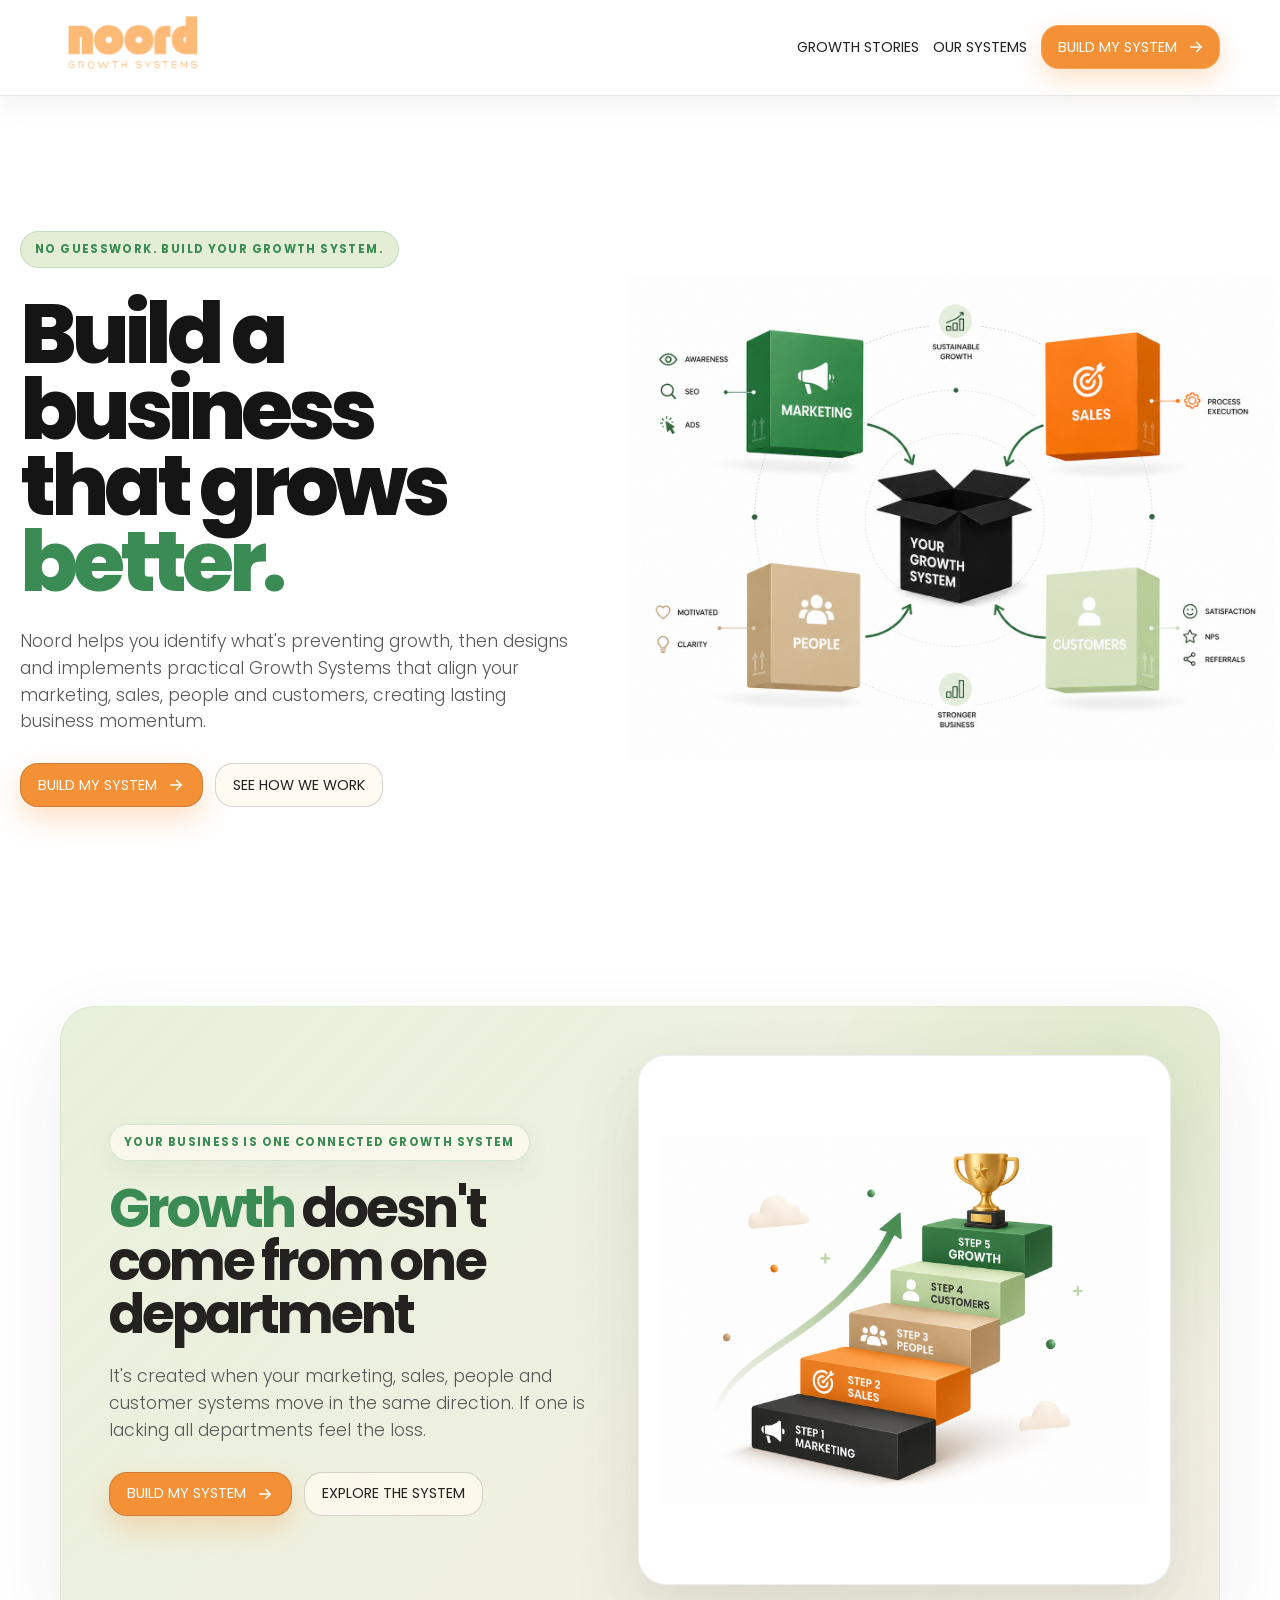
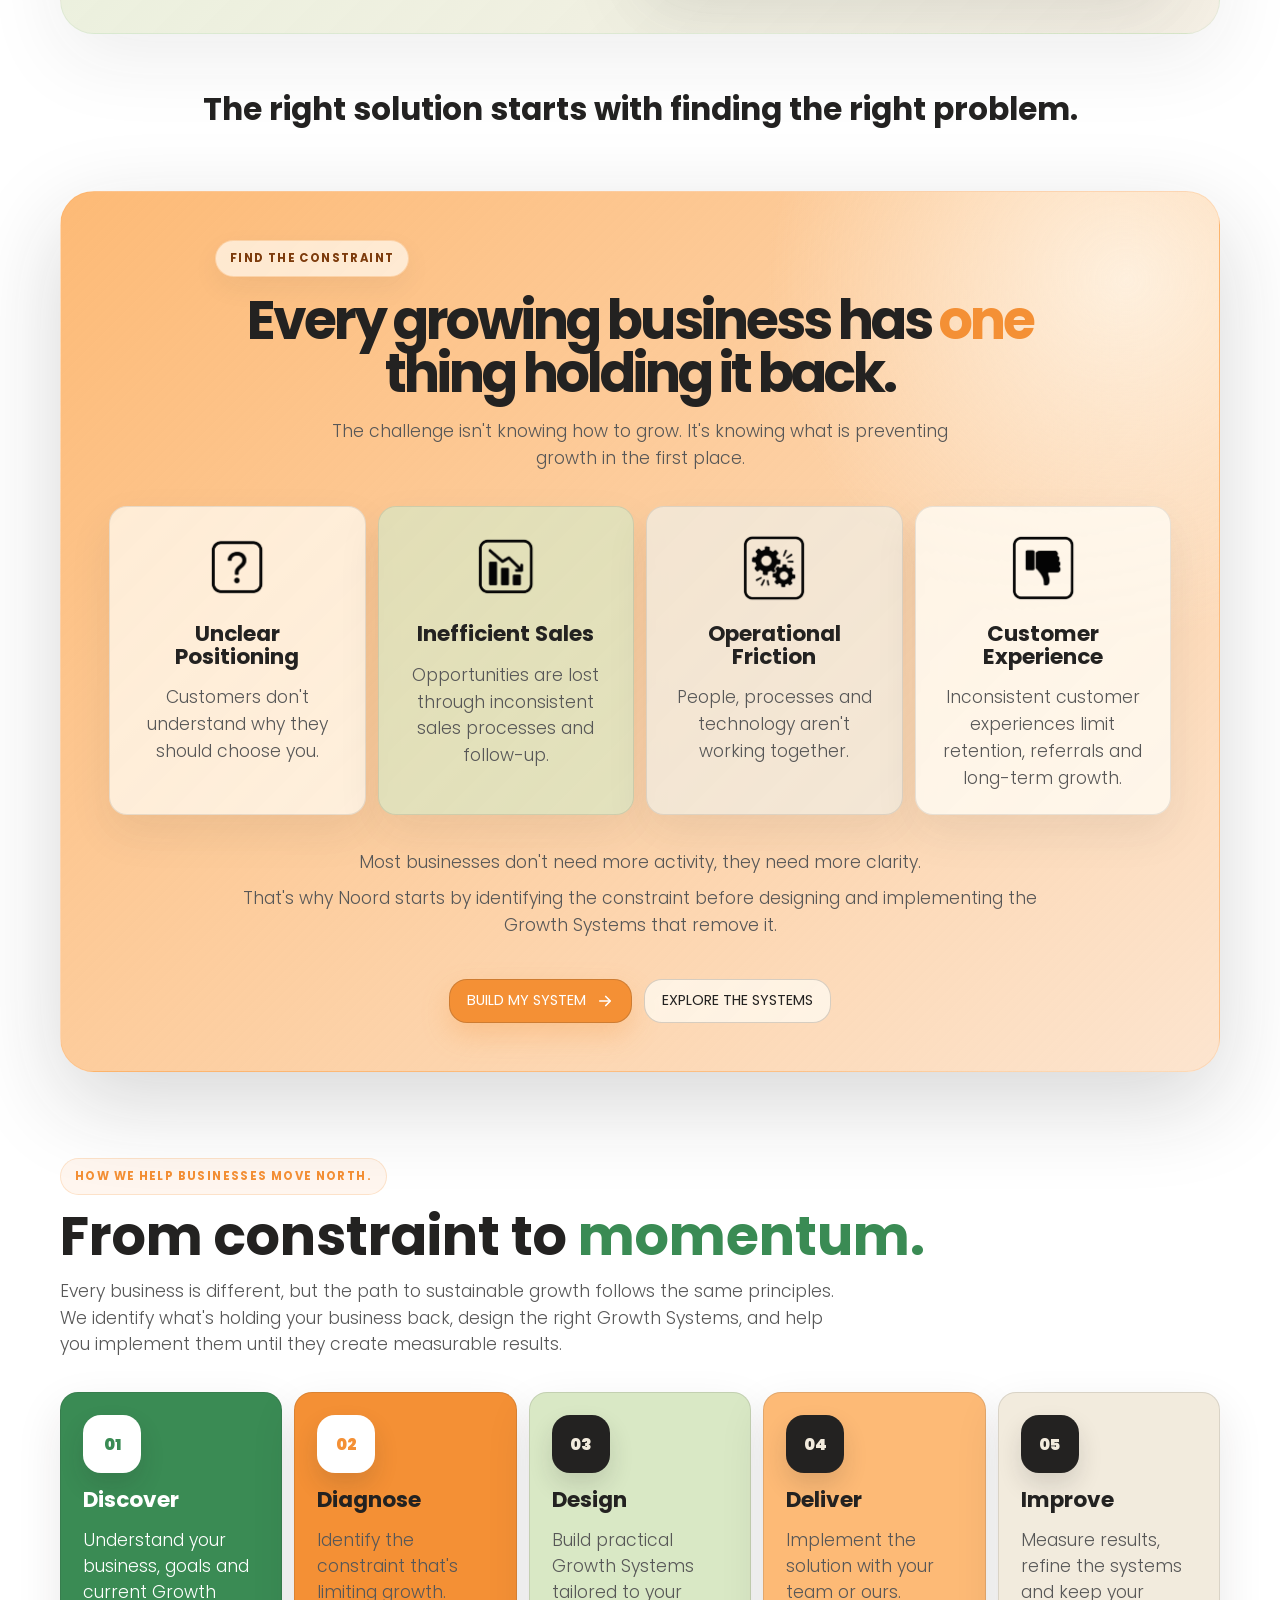
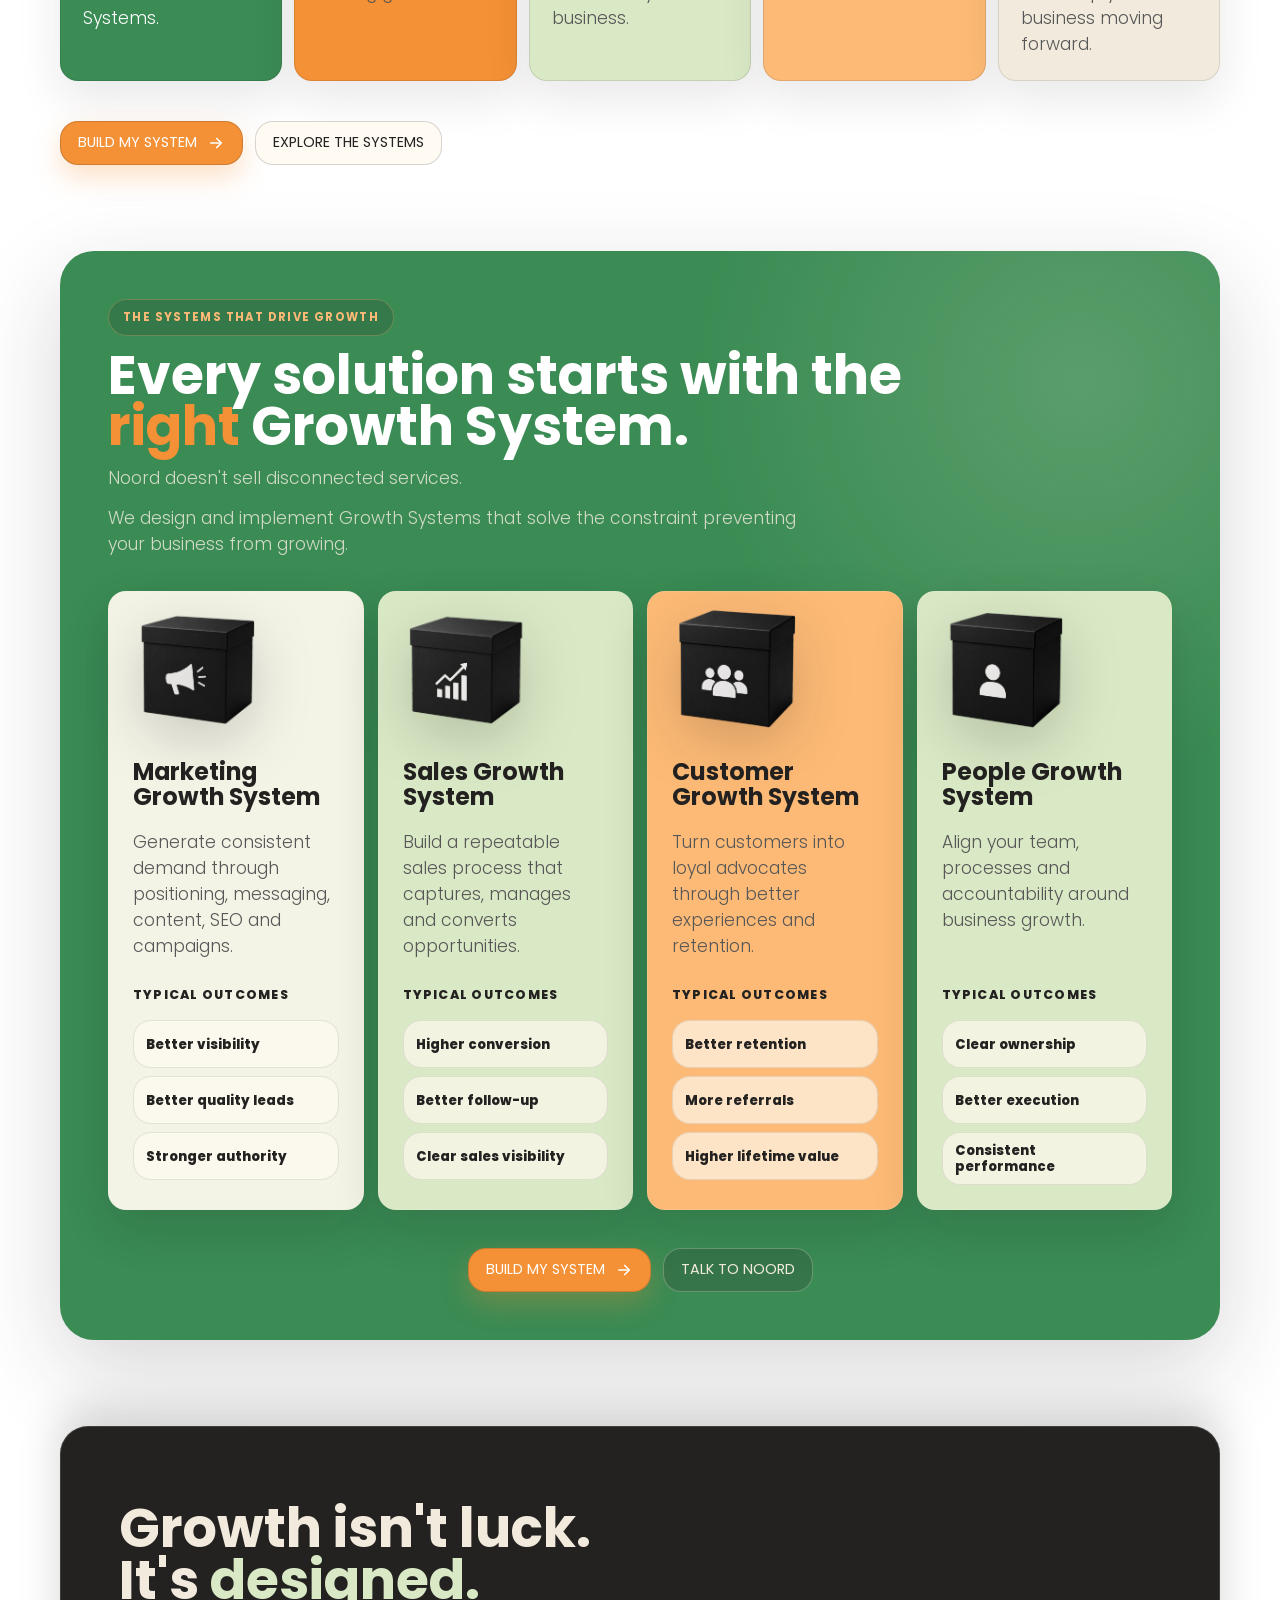
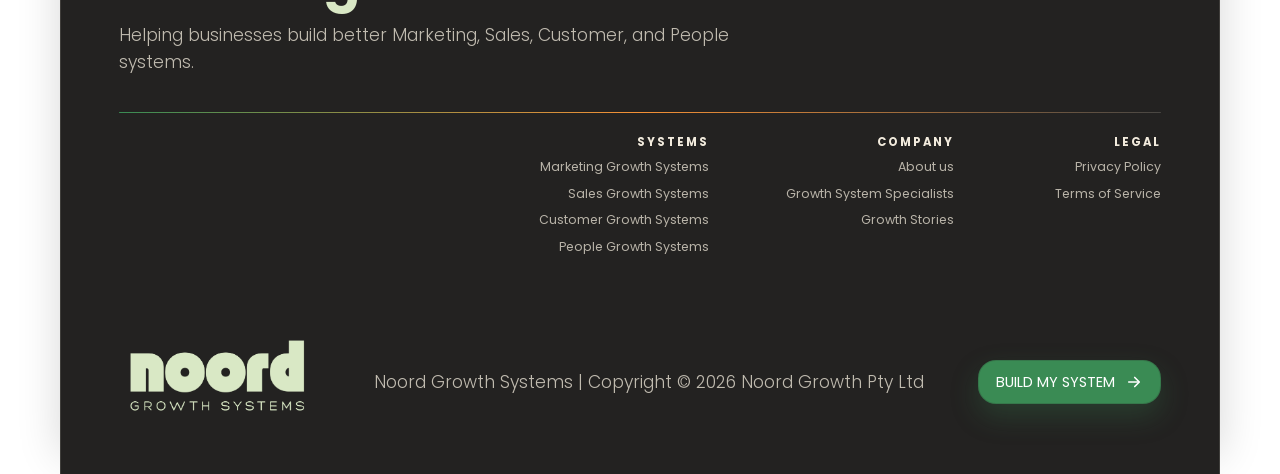
==== commit cd1cbf24: "Deploy Noord Growth Systems site" ====
--- a/index.html
+++ b/index.html
@@ -21,13 +21,36 @@
           />
           <span class="noord-logo__fallback">noord</span>
         </a>
-        <nav aria-label="Primary navigation">
-          <a href="./growth-system-specialists.html">Growth System Specialists</a>
-        </nav>
-        <a class="nav-cta" href="https://calendar.app.google/bvqk1RJnMBfFzVTq5" target="_blank" rel="noopener">
-          <span>Book a growth session</span>
+        <div class="site-nav__actions">
+          <a class="site-nav__link" href="./growth-stories.html">Growth Stories</a>
+          <details class="systems-menu">
+            <summary>
+              <span>Our Systems</span>
+            </summary>
+            <div class="systems-menu__panel">
+              <div class="systems-menu__desktop-list">
+                <a href="./marketing-growth-systems.html">Marketing Growth Systems</a>
+                <a href="#sales-system">Sales Growth Systems</a>
+                <a href="#customer-system">Customer Growth Systems</a>
+                <a href="#people-system">People Growth Systems</a>
+              </div>
+              <details class="systems-menu__mobile-group">
+                <summary>Our Systems</summary>
+                <div>
+                  <a href="./marketing-growth-systems.html">Marketing Growth Systems</a>
+                  <a href="#sales-system">Sales Growth Systems</a>
+                  <a href="#customer-system">Customer Growth Systems</a>
+                  <a href="#people-system">People Growth Systems</a>
+                </div>
+              </details>
+              <a class="systems-menu__mobile-page" href="./growth-stories.html">Growth Stories</a>
+            </div>
+          </details>
+        <a class="nav-cta" href="./build-my-system.html">
+          <span>Build My System</span>
           <svg viewBox="0 0 24 24" aria-hidden="true"><path d="M5 12h13" /><path d="m13 6 6 6-6 6" /></svg>
         </a>
+        </div>
       </header>
 
       <section class="hero" aria-labelledby="hero-title">
@@ -41,11 +64,11 @@
           <h2>Build a<br />business<br />that grows<br /><em>better.</em></h2>
           <p>
             Noord helps you identify what's preventing growth, then designs and implements practical Growth Systems that
-            align your marketing, sales, people and customers—creating lasting business momentum.
+            align your marketing, sales, people and customers, creating lasting business momentum.
           </p>
           <div class="hero__actions">
-            <a class="button button--primary" href="https://calendar.app.google/bvqk1RJnMBfFzVTq5" target="_blank" rel="noopener">
-              <span>Book a Growth Session</span>
+            <a class="button button--primary" href="./build-my-system.html">
+              <span>Build My System</span>
               <svg viewBox="0 0 24 24" aria-hidden="true"><path d="M5 12h13" /><path d="m13 6 6 6-6 6" /></svg>
             </a>
             <a class="button button--secondary" href="#systems">See How We Work</a>
@@ -69,13 +92,13 @@
             <h2 id="problem-title"><span>Growth</span> doesn't come from one department</h2>
             <div class="problem-section__text">
               <p>
-                Growth isn't created by one department. It's created when your marketing, sales, people and customer
-                systems move in the same direction.
+                It's created when your marketing, sales, people and customer systems move in the same direction. If one
+                is lacking all departments feel the loss.
               </p>
             </div>
             <div class="section-actions">
-              <a class="button button--primary" href="https://calendar.app.google/bvqk1RJnMBfFzVTq5" target="_blank" rel="noopener">
-                <span>Book a growth session</span>
+              <a class="button button--primary" href="./build-my-system.html">
+                <span>Build My System</span>
                 <svg viewBox="0 0 24 24" aria-hidden="true"><path d="M5 12h13" /><path d="m13 6 6 6-6 6" /></svg>
               </a>
               <a class="button button--secondary" href="#systems">Explore the system</a>
@@ -104,57 +127,28 @@
           <div class="constraint-grid">
             <article class="constraint-card">
               <span class="constraint-icon" aria-label="Confused positioning icon">
-                <svg viewBox="0 0 24 24" aria-hidden="true">
-                  <circle cx="12" cy="12" r="8.5" />
-                  <path d="M8.75 10.25h.01" />
-                  <path d="M15.25 10.25h.01" />
-                  <path d="M9 15.75c1.75-1.25 4.25-1.25 6 0" />
-                  <path d="M10.15 7.45c.42-.7 1.12-1.05 2.08-1.05 1.32 0 2.22.78 2.22 1.9 0 .88-.5 1.38-1.25 1.86-.72.46-1.08.82-1.08 1.59v.24" />
-                  <path d="M12.12 14.1h.01" />
-                </svg>
+                <img src="./assets/Noord-Growth-Systems-Questionmark-transparent.png" alt="" />
               </span>
               <h3>Unclear Positioning</h3>
               <p>Customers don't understand why they should choose you.</p>
             </article>
             <article class="constraint-card">
               <span class="constraint-icon" aria-label="Declining sales graph icon">
-                <svg viewBox="0 0 24 24" aria-hidden="true">
-                  <path d="M4 5v14h16" />
-                  <path d="M7 8.5l4.2 4.2 3.1-2.4 4.7 5.2" />
-                  <path d="M19 12.3v3.2h-3.2" />
-                  <path d="M7 17h2.4" />
-                  <path d="M12 17h2.4" />
-                </svg>
+                <img src="./assets/Noord-Growth-Systems-Declining-Graph-transparent.png" alt="" />
               </span>
               <h3>Inefficient Sales</h3>
               <p>Opportunities are lost through inconsistent sales processes and follow-up.</p>
             </article>
             <article class="constraint-card">
               <span class="constraint-icon" aria-label="Operational friction sparks icon">
-                <svg viewBox="0 0 24 24" aria-hidden="true">
-                  <path d="M5.5 13.5l4-4 3 3 6-6" />
-                  <path d="M8.5 15.5l2 2 2.5-2.5" />
-                  <path d="M4.75 6.25l1.8 1.8" />
-                  <path d="M18.2 4.8l-1.45 2.35" />
-                  <path d="M3.9 18.1l2.35-1.45" />
-                  <path d="M18.5 17.5l1.9 1.9" />
-                  <path d="M20 11.5h-2.5" />
-                </svg>
+                <img src="./assets/Noord-Growth-Systems-Friction-Graph-transparent.png" alt="" />
               </span>
               <h3>Operational Friction</h3>
               <p>People, processes and technology aren't working together.</p>
             </article>
             <article class="constraint-card">
               <span class="constraint-icon" aria-label="Unhappy customer icon">
-                <svg viewBox="0 0 24 24" aria-hidden="true">
-                  <circle cx="12" cy="12" r="8.5" />
-                  <path d="M8.75 9.75h.01" />
-                  <path d="M15.25 9.75h.01" />
-                  <path d="M8.75 16.4c1.75-2 4.75-2 6.5 0" />
-                  <path d="M7 7.25l2.25 1.5" />
-                  <path d="M17 7.25l-2.25 1.5" />
-                  <path d="M18.1 18.25l1.15 1.15" />
-                </svg>
+                <img src="./assets/Noord-Growth-Systems-Thumbs-Down-transparent.png" alt="" />
               </span>
               <h3>Customer Experience</h3>
               <p>Inconsistent customer experiences limit retention, referrals and long-term growth.</p>
@@ -168,8 +162,8 @@
             </p>
           </div>
           <div class="section-actions constraint-section__actions">
-            <a class="button button--primary" href="https://calendar.app.google/bvqk1RJnMBfFzVTq5" target="_blank" rel="noopener">
-              <span>Book a growth session</span>
+            <a class="button button--primary" href="./build-my-system.html">
+              <span>Build My System</span>
               <svg viewBox="0 0 24 24" aria-hidden="true"><path d="M5 12h13" /><path d="m13 6 6 6-6 6" /></svg>
             </a>
             <a class="button button--secondary" href="#systems">Explore the systems</a>
@@ -215,8 +209,8 @@
           </article>
         </div>
         <div class="section-actions momentum-section__actions">
-          <a class="button button--primary" href="https://calendar.app.google/bvqk1RJnMBfFzVTq5" target="_blank" rel="noopener">
-            <span>Book a growth session</span>
+          <a class="button button--primary" href="./build-my-system.html">
+            <span>Build My System</span>
             <svg viewBox="0 0 24 24" aria-hidden="true"><path d="M5 12h13" /><path d="m13 6 6 6-6 6" /></svg>
           </a>
           <a class="button button--secondary" href="#systems">Explore the systems</a>
@@ -233,10 +227,10 @@
           </p>
         </div>
         <div class="system-grid">
-          <article class="system-card">
+          <article class="system-card" id="marketing-system">
             <div class="system-card__top">
               <div class="system-card__box" aria-hidden="true">
-                <img src="./assets/Marketing_box_transparent.png" alt="" />
+                <img src="./assets/Growth-System-Marketing-Box.svg" alt="" />
               </div>
               <h3>Marketing Growth System</h3>
             </div>
@@ -244,10 +238,10 @@
             <strong>Typical outcomes</strong>
             <ul><li>Better visibility</li><li>Better quality leads</li><li>Stronger authority</li></ul>
           </article>
-          <article class="system-card">
+          <article class="system-card" id="sales-system">
             <div class="system-card__top">
               <div class="system-card__box" aria-hidden="true">
-                <img src="./assets/Sales_box_transparent.png" alt="" />
+                <img src="./assets/Growth-System-Sales-Box.svg" alt="" />
               </div>
               <h3>Sales Growth System</h3>
             </div>
@@ -255,10 +249,10 @@
             <strong>Typical outcomes</strong>
             <ul><li>Higher conversion</li><li>Better follow-up</li><li>Clear sales visibility</li></ul>
           </article>
-          <article class="system-card">
+          <article class="system-card" id="customer-system">
             <div class="system-card__top">
               <div class="system-card__box" aria-hidden="true">
-                <img src="./assets/Customer_Box_transparent.png" alt="" />
+                <img src="./assets/Growth-System-Customers-Box.svg" alt="" />
               </div>
               <h3>Customer Growth System</h3>
             </div>
@@ -266,10 +260,10 @@
             <strong>Typical outcomes</strong>
             <ul><li>Better retention</li><li>More referrals</li><li>Higher lifetime value</li></ul>
           </article>
-          <article class="system-card">
+          <article class="system-card" id="people-system">
             <div class="system-card__top">
               <div class="system-card__box" aria-hidden="true">
-                <img src="./assets/People Box_transparent.png" alt="" />
+                <img src="./assets/Growth-System-People-Box.svg" alt="" />
               </div>
               <h3>People Growth System</h3>
             </div>
@@ -279,8 +273,8 @@
           </article>
         </div>
         <div class="section-actions systems-section__actions">
-          <a class="button button--primary" href="https://calendar.app.google/bvqk1RJnMBfFzVTq5" target="_blank" rel="noopener">
-            <span>Book a growth session</span>
+          <a class="button button--primary" href="./build-my-system.html">
+            <span>Build My System</span>
             <svg viewBox="0 0 24 24" aria-hidden="true"><path d="M5 12h13" /><path d="m13 6 6 6-6 6" /></svg>
           </a>
           <a class="button button--secondary" href="#contact">Talk to Noord</a>
@@ -296,13 +290,33 @@
           />
           <span class="noord-logo__fallback">noord</span>
         </a>
-        <div>
+        <div class="cta-band__content">
           <h2 id="contact-title">Growth isn't luck.<br />It's <span>designed.</span></h2>
           <p>Helping businesses build better Marketing, Sales, Customer, and People systems.</p>
+          <nav class="cta-band__pages" aria-label="Systems pages">
+            <div class="cta-band__page-column">
+              <span>Systems</span>
+              <a href="./marketing-growth-systems.html">Marketing Growth Systems</a>
+              <a href="./index.html#sales-system">Sales Growth Systems</a>
+              <a href="./index.html#customer-system">Customer Growth Systems</a>
+              <a href="./index.html#people-system">People Growth Systems</a>
+            </div>
+            <div class="cta-band__page-column">
+              <span>Company</span>
+              <a href="./index.html">About us</a>
+              <a href="./growth-system-specialists.html">Growth System Specialists</a>
+              <a href="./growth-stories.html">Growth Stories</a>
+            </div>
+            <div class="cta-band__page-column">
+              <span>Legal</span>
+              <a href="./privacy-policy.html">Privacy Policy</a>
+              <a href="./index.html#terms-of-service">Terms of Service</a>
+            </div>
+          </nav>
         </div>
         <p class="cta-band__meta">Noord Growth Systems | Copyright © 2026 Noord Growth Pty Ltd</p>
-        <a class="button button--primary button--green" href="https://calendar.app.google/bvqk1RJnMBfFzVTq5" target="_blank" rel="noopener">
-          <span>Book a Growth Session</span>
+        <a class="button button--primary button--green" href="./build-my-system.html">
+          <span>Build My System</span>
           <svg viewBox="0 0 24 24" aria-hidden="true"><path d="M5 12h13" /><path d="m13 6 6 6-6 6" /></svg>
         </a>
       </footer>
--- a/src/noord.css
+++ b/src/noord.css
@@ -39,6 +39,7 @@
 body {
   margin: 0;
   min-width: 320px;
+  overflow-x: hidden;
   color: var(--noord-dark);
   background: var(--noord-light-brown);
   font-family: "Poppins", system-ui, -apple-system, BlinkMacSystemFont, "Segoe UI", sans-serif;
@@ -56,29 +57,28 @@
 
 .noord-site {
   min-height: 100vh;
-  overflow-x: hidden;
+  overflow-x: visible;
   overflow-y: visible;
   background: #ffffff;
 }
 
 .site-nav {
-  width: min(1160px, calc(100% - 32px));
+  width: 100%;
   min-height: 70px;
   display: flex;
   align-items: center;
   justify-content: space-between;
   gap: 16px;
-  margin: 0 auto;
-  padding: 10px 14px 11px 18px;
-  border: 1px solid rgba(242, 235, 221, 0.14);
-  border-top: 0;
-  border-radius: 0 0 22px 22px;
-  background: #111111;
-  box-shadow: 0 16px 34px rgba(0, 0, 0, 0.18);
+  margin: 0;
+  padding: 10px max(16px, calc((100vw - 1160px) / 2)) 11px;
+  border-bottom: 1px solid rgba(35, 34, 33, 0.1);
+  border-radius: 0;
+  background: #ffffff;
+  box-shadow: 0 10px 28px rgba(35, 34, 33, 0.06);
   backdrop-filter: blur(18px);
   position: sticky;
   top: 0;
-  z-index: 20;
+  z-index: 100;
 }
 
 .site-nav nav {
@@ -111,6 +111,103 @@
 
 .site-nav nav a[aria-current="page"] {
   color: var(--noord-light-orange);
+}
+
+.site-nav__actions {
+  display: inline-flex;
+  align-items: center;
+  justify-content: flex-end;
+  gap: 10px;
+  margin-left: auto;
+}
+
+.site-nav__link {
+  min-height: 44px;
+  display: inline-flex;
+  align-items: center;
+  color: var(--noord-dark);
+  font-size: 0.9rem;
+  font-weight: 400;
+  text-transform: uppercase;
+  transition: color 160ms ease;
+}
+
+.site-nav__link:hover,
+.site-nav__link[aria-current="page"] {
+  color: var(--noord-orange);
+}
+
+.systems-menu {
+  position: relative;
+}
+
+.systems-menu > summary {
+  min-height: 44px;
+  display: inline-flex;
+  align-items: center;
+  justify-content: center;
+  padding: 0 4px;
+  border: 0;
+  border-radius: 0;
+  color: var(--noord-dark);
+  background: transparent;
+  cursor: pointer;
+  font-size: 0.9rem;
+  font-weight: 400;
+  text-transform: uppercase;
+  list-style: none;
+  transition: color 160ms ease;
+}
+
+.systems-menu > summary::-webkit-details-marker {
+  display: none;
+}
+
+.systems-menu > summary:hover,
+.systems-menu[open] > summary {
+  color: var(--noord-orange);
+}
+
+.systems-menu__panel {
+  min-width: 270px;
+  display: grid;
+  gap: 6px;
+  position: absolute;
+  top: calc(100% + 10px);
+  right: 0;
+  z-index: 120;
+  padding: 10px;
+  border: 1px solid rgba(35, 34, 33, 0.12);
+  border-radius: var(--noord-radius);
+  background: #ffffff;
+  box-shadow: 0 22px 56px rgba(35, 34, 33, 0.16);
+}
+
+.systems-menu__desktop-list {
+  display: grid;
+  gap: 6px;
+}
+
+.systems-menu__panel a {
+  display: flex;
+  align-items: center;
+  min-height: 42px;
+  padding: 10px 12px;
+  border-radius: 14px;
+  color: var(--noord-dark);
+  font-size: 0.88rem;
+  font-weight: 400;
+  line-height: 1.2;
+}
+
+.systems-menu__panel a:hover {
+  color: var(--noord-dark);
+  background: rgba(217, 232, 197, 0.72);
+}
+
+.systems-menu__mobile-group,
+.systems-menu__mobile-page {
+  display: none;
 }
 
 .noord-logo {
@@ -194,13 +291,13 @@
 
 .hero {
   width: min(1240px, calc(100% - 32px));
-  min-height: calc(100vh - 88px);
+  min-height: calc(100vh - 76px);
   display: grid;
   grid-template-columns: minmax(0, 0.96fr) minmax(520px, 1.08fr);
   align-items: center;
   gap: clamp(58px, 5.8vw, 86px);
   margin: 0 auto var(--noord-section-gap);
-  padding: 64px 0 10px;
+  padding: 30px 0 8px;
 }
 
 .hero__copy {
@@ -510,14 +607,21 @@
 }
 
 .constraint-card span {
-  width: 58px;
-  height: 58px;
+  width: 78px;
+  height: 78px;
   display: grid;
   place-items: center;
-  border-radius: 18px;
-  color: var(--noord-light-brown);
-  background: var(--noord-dark);
-  box-shadow: inset 0 0 0 1px rgba(242, 235, 221, 0.12), 0 12px 26px rgba(35, 34, 33, 0.14);
+  border-radius: 20px;
+  color: var(--noord-dark);
+  background: transparent;
+  box-shadow: none;
+}
+
+.constraint-icon img {
+  width: 78px;
+  height: 78px;
+  display: block;
+  object-fit: contain;
 }
 
 .constraint-icon svg {
@@ -572,14 +676,14 @@
 .constraint-closing {
   width: min(1160px, calc(100% - 32px));
   box-sizing: border-box;
-  margin: 18px auto;
-  padding: 28px;
-  border-radius: var(--noord-radius);
-  color: var(--noord-light-brown);
-  background: var(--noord-dark);
-  font-size: clamp(1.5rem, 3vw, 2.6rem);
+  margin: 58px auto 64px;
+  padding: 0;
+  color: var(--noord-dark);
+  background: transparent;
+  font-size: clamp(1.45rem, 2.45vw, 2.2rem);
   font-weight: 700;
-  line-height: 1.05;
+  line-height: 1.12;
+  text-align: center;
   position: relative;
   z-index: 3;
 }
@@ -1217,6 +1321,27 @@
   line-height: 1.55;
 }
 
+.cta-band__text-link {
+  width: fit-content;
+  min-height: 42px;
+  display: inline-flex;
+  align-items: center;
+  justify-content: center;
+  padding: 0 16px;
+  border: 1px solid rgba(217, 232, 197, 0.28);
+  border-radius: var(--noord-radius);
+  color: var(--noord-light-green);
+  background: rgba(217, 232, 197, 0.08);
+  font-size: 0.88rem;
+  font-weight: 400;
+  text-transform: uppercase;
+}
+
+.cta-band__text-link:hover {
+  border-color: rgba(253, 186, 118, 0.46);
+  color: var(--noord-light-orange);
+}
+
 .cta-band > div::after {
   content: "";
   width: 100%;
@@ -1226,6 +1351,10 @@
   background: linear-gradient(90deg, var(--noord-green), var(--noord-orange), rgba(242, 235, 221, 0.18));
 }
 
+.cta-band > .cta-band__content::after {
+  content: none;
+}
+
 .cta-band > div {
   grid-area: content;
   display: grid;
@@ -1233,6 +1362,60 @@
   justify-items: start;
   text-align: left;
   gap: 14px;
+}
+
+.cta-band__pages {
+  width: 100%;
+  display: grid;
+  grid-template-columns: repeat(3, minmax(130px, max-content));
+  justify-content: end;
+  align-items: start;
+  gap: clamp(36px, 6vw, 96px);
+  margin-top: clamp(12px, 2vw, 22px);
+  padding-top: clamp(18px, 2vw, 26px);
+  position: relative;
+  text-align: right;
+}
+
+.cta-band__pages::before {
+  content: "";
+  width: 100%;
+  height: 1px;
+  position: absolute;
+  top: 0;
+  left: 0;
+  border-radius: 999px;
+  background: linear-gradient(90deg, var(--noord-green), var(--noord-orange), rgba(242, 235, 221, 0.18));
+}
+
+.cta-band__page-column {
+  display: grid;
+  justify-items: end;
+  gap: 10px;
+}
+
+.cta-band__pages a {
+  display: block;
+  max-width: 280px;
+  color: rgba(242, 235, 221, 0.72);
+  font-size: clamp(0.78rem, 0.85vw, 0.9rem);
+  font-weight: 400;
+  line-height: 1.35;
+  text-transform: none;
+}
+
+.cta-band__page-column span {
+  color: var(--noord-light-brown);
+  font-size: 0.72rem;
+  font-weight: 700;
+  letter-spacing: 0.18em;
+  line-height: 1;
+  text-transform: uppercase;
+}
+
+.cta-band__pages a:hover,
+.cta-band__pages a[aria-current="page"] {
+  color: var(--noord-light-orange);
 }
 
 .cta-band > .button {
@@ -1275,7 +1458,7 @@
   .hero {
     min-height: auto;
     margin-bottom: 56px;
-    padding-top: 58px;
+    padding-top: 34px;
   }
 
   .problem-section {
@@ -1352,14 +1535,23 @@
       "logo meta action";
     justify-items: stretch;
   }
+
+  .cta-band__pages {
+    justify-content: start;
+    text-align: left;
+  }
+
+  .cta-band__page-column {
+    justify-items: start;
+  }
 }
 
 @media (max-width: 640px) {
   .site-nav {
-    width: min(100% - 20px, 1160px);
+    width: 100%;
     min-height: 62px;
-    margin-top: 10px;
-    padding-left: 12px;
+    margin-top: 0;
+    padding: 9px 10px 10px;
   }
 
   .noord-logo {
@@ -1370,7 +1562,93 @@
     width: 108px;
   }
 
-  .nav-cta span {
+  .site-nav__actions {
+    gap: 8px;
+  }
+
+  .site-nav__link {
+    display: none;
+  }
+
+  .systems-menu > summary {
+    width: 44px;
+    min-height: 42px;
+    display: grid;
+    place-items: center;
+    padding: 0;
+    border-radius: 14px;
+    background: rgba(242, 235, 221, 0.72);
+  }
+
+  .systems-menu > summary span {
+    width: 20px;
+    height: 14px;
+    display: block;
+    overflow: hidden;
+    color: transparent;
+    background:
+      linear-gradient(var(--noord-dark), var(--noord-dark)) 0 0 / 100% 2px no-repeat,
+      linear-gradient(var(--noord-dark), var(--noord-dark)) 0 6px / 100% 2px no-repeat,
+      linear-gradient(var(--noord-dark), var(--noord-dark)) 0 12px / 100% 2px no-repeat;
+  }
+
+  .systems-menu__panel {
+    min-width: min(270px, calc(100vw - 20px));
+    right: 0;
+  }
+
+  .systems-menu__desktop-list {
+    display: none;
+  }
+
+  .systems-menu__mobile-group {
+    display: grid;
+  }
+
+  .systems-menu__mobile-group summary {
+    min-height: 44px;
+    display: flex;
+    align-items: center;
+    justify-content: space-between;
+    padding: 10px 12px;
+    border-radius: 14px;
+    color: var(--noord-dark);
+    cursor: pointer;
+    font-size: 0.88rem;
+    font-weight: 400;
+    line-height: 1.2;
+    list-style: none;
+  }
+
+  .systems-menu__mobile-group summary::-webkit-details-marker {
+    display: none;
+  }
+
+  .systems-menu__mobile-group summary::after {
+    content: "+";
+    color: var(--noord-orange);
+    font-weight: 500;
+  }
+
+  .systems-menu__mobile-group[open] summary {
+    background: rgba(217, 232, 197, 0.72);
+  }
+
+  .systems-menu__mobile-group[open] summary::after {
+    content: "-";
+  }
+
+  .systems-menu__mobile-group div {
+    display: grid;
+    gap: 6px;
+    padding-top: 6px;
+  }
+
+  .systems-menu__mobile-page {
+    display: flex;
+  }
+
+  .nav-cta {
     display: none;
   }
 
@@ -1410,9 +1688,9 @@
 
   .constraint-closing {
     width: min(100% - 20px, 1160px);
-    margin: 16px auto;
-    padding: 22px;
-    font-size: 1.55rem;
+    margin: 42px auto 46px;
+    padding: 0;
+    font-size: 1.45rem;
   }
 
   .problem-section h2 {
@@ -1432,6 +1710,10 @@
   .growth-scene {
     min-height: clamp(330px, 96vw, 520px);
     padding: 12px;
+  }
+
+  .growth-scene--image {
+    display: none;
   }
 
   .hero-strip {
@@ -1444,20 +1726,106 @@
     font-size: 0.58rem;
   }
 
+  .cta-band__pages {
+    grid-template-columns: 1fr;
+    gap: 24px;
+  }
+
   .section {
     margin-bottom: 48px;
     padding: 0;
   }
 
+  .section--systems {
+    width: min(100% - 20px, 1160px);
+    gap: 26px;
+    padding: 22px;
+    border-radius: 28px;
+  }
+
+  .section--systems .section-heading {
+    gap: 12px;
+    margin-bottom: 0;
+  }
+
+  .section--systems .section-heading > span {
+    max-width: 100%;
+    justify-content: center;
+    padding: 8px 11px;
+    font-size: 0.62rem;
+    line-height: 1.2;
+    text-align: center;
+  }
+
+  .section--systems #systems-title {
+    font-size: clamp(2.35rem, 11vw, 3.25rem);
+    line-height: 0.95;
+  }
+
+  .section--systems .section-heading p {
+    font-size: 1rem;
+    line-height: 1.5;
+  }
+
+  .section--systems .section-heading p + p {
+    margin-top: -6px;
+  }
+
   .system-card {
     min-height: auto;
-    padding: 22px;
+    gap: 16px;
+    padding: 18px;
+    border-radius: 24px;
   }
 
   .system-card__box {
-    width: min(138px, 44vw);
-    max-width: 160px;
-    margin: -12px 0 0 -8px;
+    width: 88px;
+    max-width: 88px;
+    margin: -6px 0 -4px -4px;
+  }
+
+  .system-card__top {
+    grid-template-columns: 92px minmax(0, 1fr);
+    align-items: center;
+    gap: 12px;
+  }
+
+  .system-card h3 {
+    font-size: 1.34rem;
+    line-height: 1.05;
+  }
+
+  .system-card p {
+    font-size: 1rem;
+    line-height: 1.5;
+  }
+
+  .system-card strong {
+    margin-top: 0;
+    font-size: 0.68rem;
+    letter-spacing: 0.08em;
+  }
+
+  .system-card ul {
+    gap: 7px;
+  }
+
+  .system-card li {
+    width: 100%;
+    min-height: 42px;
+    padding: 10px 12px;
+    border-radius: 16px;
+    font-size: 0.8rem;
+  }
+
+  .systems-section__actions {
+    justify-content: stretch;
+    margin-top: 0;
+  }
+
+  .systems-section__actions .button {
+    width: 100%;
+    justify-content: center;
   }
 
   .momentum-card {
@@ -2139,3 +2507,1114 @@
   }
 
 }
+
+/* Marketing Growth Systems page */
+.marketing-page {
+  background: #ffffff;
+}
+
+.marketing-hero,
+.marketing-deliverables,
+.marketing-systems,
+.growth-partnership,
+.growth-addons {
+  width: min(1160px, calc(100% - 32px));
+  margin: 0 auto var(--noord-section-gap);
+}
+
+.marketing-hero {
+  min-height: calc(100vh - 88px);
+  display: grid;
+  grid-template-columns: minmax(0, 0.98fr) minmax(420px, 0.86fr);
+  align-items: center;
+  gap: clamp(42px, 6vw, 84px);
+  padding: 64px 0 18px;
+}
+
+.marketing-hero__copy {
+  display: grid;
+  gap: 24px;
+}
+
+.announcement--orange {
+  color: var(--noord-orange);
+  border-color: rgba(244, 144, 53, 0.2);
+  background: rgba(244, 144, 53, 0.08);
+}
+
+.marketing-hero .announcement {
+  padding: 0;
+  border: 0;
+  border-radius: 0;
+  background: transparent;
+}
+
+.marketing-hero h2,
+.marketing-section-header h2,
+.growth-partnership h2 {
+  margin: 0;
+  color: var(--noord-dark);
+  font-size: var(--noord-section-heading-size);
+  line-height: 0.96;
+  letter-spacing: 0;
+}
+
+.marketing-hero h2 {
+  max-width: 760px;
+  font-size: var(--noord-section-heading-size);
+  font-weight: 800;
+  line-height: 0.96;
+}
+
+.marketing-hero h2 span {
+  color: var(--noord-green);
+}
+
+.marketing-hero p,
+.marketing-section-header p,
+.deliverables-panel p,
+.growth-type-grid p,
+.marketing-note p,
+.growth-partnership p,
+.partnership-list li,
+.growth-addons p {
+  margin: 0;
+  color: var(--noord-grey);
+  font-size: var(--noord-subtext-size);
+  font-weight: 300;
+  line-height: 1.55;
+}
+
+.marketing-hero p strong,
+.marketing-section-header p strong,
+.deliverables-close strong,
+.growth-type-grid strong {
+  color: var(--noord-dark);
+  font-weight: 600;
+}
+
+.marketing-hero__visual {
+  min-height: 560px;
+  display: grid;
+  place-items: center;
+  position: relative;
+}
+
+.marketing-hero__visual--image img {
+  width: min(112%, 720px);
+  height: auto;
+  display: block;
+  object-fit: contain;
+}
+
+.marketing-orbit {
+  width: min(100%, 560px);
+  aspect-ratio: 1;
+  display: grid;
+  place-items: center;
+  position: relative;
+}
+
+.marketing-orbit::before,
+.marketing-orbit::after {
+  content: "";
+  position: absolute;
+  inset: 10%;
+  border: 1px dashed rgba(58, 139, 84, 0.35);
+  border-radius: 999px;
+}
+
+.marketing-orbit::after {
+  inset: 24%;
+  border-color: rgba(244, 144, 53, 0.3);
+}
+
+.marketing-orbit img {
+  width: min(52%, 290px);
+  height: auto;
+  display: block;
+  filter: drop-shadow(0 28px 42px rgba(35, 34, 33, 0.2));
+  position: relative;
+  z-index: 2;
+}
+
+.marketing-orbit span {
+  min-height: 42px;
+  display: inline-flex;
+  align-items: center;
+  justify-content: center;
+  padding: 0 16px;
+  border-radius: var(--noord-radius);
+  background: var(--noord-light-green);
+  color: var(--noord-dark);
+  font-size: 0.78rem;
+  font-weight: 600;
+  text-transform: uppercase;
+  position: absolute;
+  z-index: 3;
+  box-shadow: 0 14px 28px rgba(35, 34, 33, 0.1);
+}
+
+.marketing-orbit span:nth-of-type(1) {
+  top: 8%;
+  left: 14%;
+  background: var(--noord-green);
+  color: #ffffff;
+}
+
+.marketing-orbit span:nth-of-type(2) {
+  top: 18%;
+  right: 4%;
+  background: var(--noord-light-orange);
+}
+
+.marketing-orbit span:nth-of-type(3) {
+  bottom: 18%;
+  left: 2%;
+  background: var(--noord-light-brown);
+}
+
+.marketing-orbit span:nth-of-type(4) {
+  right: 10%;
+  bottom: 8%;
+  background: var(--noord-orange);
+  color: #ffffff;
+}
+
+.marketing-section-header {
+  max-width: 880px;
+  display: grid;
+  gap: 14px;
+  margin-bottom: 30px;
+}
+
+.marketing-deliverables .marketing-section-header {
+  max-width: 1160px;
+}
+
+.marketing-deliverables .marketing-section-header h2 {
+  font-size: clamp(2.2rem, 3.4vw, 3.35rem);
+  line-height: 1;
+}
+
+.marketing-deliverables .marketing-section-header h2 span {
+  color: var(--noord-green);
+}
+
+.marketing-section-header > span,
+.growth-partnership__copy > span {
+  width: fit-content;
+  display: inline-flex;
+  align-items: center;
+  padding: var(--noord-pill-padding);
+  border: 1px solid rgba(244, 144, 53, 0.2);
+  border-radius: 999px;
+  color: var(--noord-orange);
+  background: rgba(244, 144, 53, 0.08);
+  font-size: var(--noord-pill-font-size);
+  font-weight: var(--noord-pill-font-weight);
+  letter-spacing: var(--noord-pill-letter-spacing);
+  text-transform: uppercase;
+}
+
+.marketing-section-header--center {
+  max-width: 900px;
+  margin-inline: auto;
+  text-align: center;
+  justify-items: center;
+}
+
+.marketing-systems .marketing-section-header > span {
+  padding: 0;
+  border: 0;
+  border-radius: 0;
+  background: transparent;
+}
+
+.deliverables-panel {
+  display: grid;
+  gap: 26px;
+  padding: var(--noord-panel-pad);
+  border-radius: 34px;
+  background:
+    radial-gradient(circle at 88% 8%, rgba(217, 232, 197, 0.92), transparent 28%),
+    linear-gradient(135deg, rgba(217, 232, 197, 0.86), rgba(255, 250, 240, 0.96) 58%, rgba(242, 235, 221, 0.74));
+  box-shadow: var(--noord-shadow);
+}
+
+.deliverables-panel__intro {
+  display: grid;
+  gap: 10px;
+}
+
+.deliverables-panel__intro h3 {
+  max-width: none;
+  margin: 0;
+  color: var(--noord-dark);
+  font-size: clamp(1.45rem, 2.6vw, 2.35rem);
+  line-height: 1;
+}
+
+.deliverables-panel__intro p {
+  max-width: 760px;
+  margin-left: 0;
+  color: var(--noord-grey);
+}
+
+.deliverables-grid {
+  display: grid;
+  grid-template-columns: 1fr;
+  gap: 0;
+  border-top: 1px solid rgba(35, 34, 33, 0.14);
+}
+
+.growth-type-grid article,
+.addon-grid article {
+  display: grid;
+  align-content: start;
+  gap: 12px;
+  border: 1px solid rgba(35, 34, 33, 0.1);
+  border-radius: var(--noord-radius);
+  background: rgba(255, 250, 240, 0.88);
+}
+
+.deliverables-grid article {
+  min-height: 0;
+  display: grid;
+  grid-template-columns: 52px minmax(0, 1fr);
+  gap: 8px 18px;
+  align-items: center;
+  padding: 18px 0;
+  border-bottom: 1px solid rgba(35, 34, 33, 0.14);
+  background: transparent;
+}
+
+.deliverables-grid span {
+  width: 44px;
+  height: 44px;
+  display: grid;
+  place-items: center;
+  grid-row: 1 / span 2;
+  border-radius: 14px;
+  color: #ffffff;
+  background: var(--noord-green);
+  font-size: 0.78rem;
+  font-weight: 700;
+}
+
+.deliverables-grid h4 {
+  align-self: end;
+}
+
+.deliverables-grid p {
+  grid-column: 2;
+  color: var(--noord-grey);
+}
+
+.deliverables-grid h4 {
+  color: var(--noord-dark);
+}
+
+.deliverables-grid h4,
+.growth-type-grid h3,
+.addon-grid h3,
+.partnership-list h3 {
+  margin: 0;
+  font-size: 1.15rem;
+  line-height: 1.1;
+}
+
+.growth-type-grid h3,
+.addon-grid h3,
+.partnership-list h3 {
+  color: var(--noord-dark);
+}
+
+.deliverables-close {
+  display: grid;
+  justify-items: start;
+  gap: 18px;
+  padding: 8px 0 0;
+  border-radius: 0;
+  background: transparent;
+}
+
+.deliverables-close p,
+.deliverables-close strong {
+  grid-column: auto;
+}
+
+.deliverables-close p {
+  max-width: 760px;
+  color: var(--noord-grey);
+  font-size: var(--noord-subtext-size);
+  font-weight: 300;
+  line-height: 1.55;
+}
+
+.deliverables-close strong {
+  max-width: 760px;
+  font-size: clamp(1.25rem, 2.4vw, 2rem);
+  line-height: 1.15;
+}
+
+.deliverables-close .button {
+  grid-column: auto;
+  grid-row: auto;
+}
+
+.marketing-systems {
+  display: grid;
+  gap: 28px;
+}
+
+.growth-type-grid {
+  display: grid;
+  grid-template-columns: repeat(3, 1fr);
+  gap: 14px;
+}
+
+.growth-type-grid article {
+  min-height: 330px;
+  padding: 28px;
+}
+
+.growth-type-grid article:nth-child(1) {
+  background: var(--noord-light-green);
+}
+
+.growth-type-grid article:nth-child(2) {
+  background: rgba(255, 250, 240, 0.96);
+}
+
+.growth-type-grid article:nth-child(3) {
+  background: var(--noord-light-orange);
+}
+
+.growth-type-grid article > span,
+.addon-grid span {
+  width: fit-content;
+  display: inline-flex;
+  align-items: center;
+  min-height: 34px;
+  padding: 0 12px;
+  border-radius: 999px;
+  color: var(--noord-light-brown);
+  background: var(--noord-dark);
+  font-size: 0.72rem;
+  font-weight: 700;
+  text-transform: uppercase;
+}
+
+.growth-type-grid h3 {
+  font-size: clamp(1.55rem, 2.6vw, 2.35rem);
+  line-height: 0.98;
+}
+
+.marketing-note {
+  display: grid;
+  justify-items: center;
+  gap: 18px;
+  padding: 8px 0 0;
+  border-radius: 0;
+  color: var(--noord-dark);
+  background: transparent;
+  text-align: center;
+}
+
+.marketing-note p {
+  max-width: 760px;
+  color: var(--noord-grey);
+}
+
+.growth-partnership {
+  display: grid;
+  grid-template-columns: minmax(0, 0.95fr) minmax(360px, 0.7fr);
+  gap: 18px;
+  padding: var(--noord-panel-pad);
+  border-radius: 34px;
+  background: var(--noord-green);
+  box-shadow: 0 30px 90px rgba(35, 34, 33, 0.18);
+}
+
+.growth-partnership__copy {
+  display: grid;
+  align-content: start;
+  gap: 18px;
+}
+
+.growth-partnership h2 {
+  color: #ffffff;
+}
+
+.growth-partnership h2 span {
+  display: block;
+}
+
+.growth-partnership h2 em {
+  color: var(--noord-orange);
+  font-style: normal;
+}
+
+.growth-partnership p {
+  max-width: 700px;
+  color: rgba(242, 235, 221, 0.86);
+}
+
+.growth-partnership p strong {
+  color: #ffffff;
+  font-weight: 600;
+}
+
+.growth-partnership__copy > span {
+  padding: 0;
+  border: 0;
+  border-radius: 0;
+  color: var(--noord-light-orange);
+  background: transparent;
+}
+
+.partnership-list {
+  display: grid;
+  gap: 18px;
+  padding: 28px;
+  border-radius: 28px;
+  background: rgba(255, 250, 240, 0.96);
+}
+
+.partnership-list ul {
+  display: grid;
+  gap: 12px;
+  margin: 0;
+  padding: 0;
+  list-style: none;
+}
+
+.partnership-list li {
+  min-height: 50px;
+  display: flex;
+  align-items: center;
+  gap: 12px;
+  padding: 12px 14px;
+  border-radius: 16px;
+  background: rgba(217, 232, 197, 0.62);
+}
+
+.partnership-list li::before {
+  content: "";
+  width: 10px;
+  height: 10px;
+  border-radius: 999px;
+  background: var(--noord-green);
+  flex: 0 0 auto;
+}
+
+.growth-addons {
+  display: grid;
+  gap: 28px;
+}
+
+.growth-addons .marketing-section-header > span {
+  padding: 0;
+  border: 0;
+  border-radius: 0;
+  background: transparent;
+}
+
+.growth-addons .marketing-section-header h2 span {
+  color: var(--noord-orange);
+}
+
+.addon-grid {
+  display: grid;
+  grid-template-columns: repeat(5, 1fr);
+  gap: 12px;
+}
+
+.addon-grid article {
+  min-height: 170px;
+  padding: 20px;
+  background: rgba(255, 250, 240, 0.9);
+}
+
+.addon-grid article:nth-child(even) {
+  background: var(--noord-light-green);
+}
+
+.addon-grid article:nth-child(3) {
+  background: var(--noord-light-orange);
+}
+
+.addons-close {
+  display: grid;
+  justify-items: start;
+  gap: 18px;
+  padding: 0;
+  border-radius: 0;
+  background: transparent;
+}
+
+.addons-close p {
+  max-width: 620px;
+  margin: 0;
+  color: var(--noord-grey);
+  font-size: var(--noord-subtext-size);
+  font-weight: 300;
+  line-height: 1.55;
+}
+
+@media (max-width: 980px) {
+  .marketing-hero,
+  .growth-partnership {
+    grid-template-columns: 1fr;
+  }
+
+  .marketing-hero {
+    min-height: auto;
+    padding-top: 48px;
+  }
+
+  .marketing-hero__visual {
+    min-height: 420px;
+  }
+
+  .deliverables-panel__intro,
+  .marketing-note,
+  .addons-close {
+    align-items: start;
+    flex-direction: column;
+  }
+
+  .deliverables-panel__intro p {
+    margin-left: 0;
+  }
+
+  .growth-type-grid {
+    grid-template-columns: repeat(2, 1fr);
+  }
+
+  .addon-grid {
+    grid-template-columns: repeat(3, 1fr);
+  }
+
+  .deliverables-close {
+    grid-template-columns: 1fr;
+  }
+
+  .deliverables-close .button,
+  .deliverables-close p,
+  .deliverables-close strong {
+    grid-column: auto;
+    grid-row: auto;
+  }
+}
+
+@media (max-width: 640px) {
+  .marketing-hero,
+  .marketing-deliverables,
+  .marketing-systems,
+  .growth-partnership,
+  .growth-addons {
+    width: min(100% - 20px, 1160px);
+    margin-bottom: 56px;
+  }
+
+  .marketing-hero h2,
+  .marketing-section-header h2,
+  .growth-partnership h2 {
+    font-size: var(--noord-section-heading-mobile);
+  }
+
+  .marketing-hero__visual {
+    min-height: 340px;
+  }
+
+  .marketing-orbit span {
+    min-height: 34px;
+    padding: 0 10px;
+    font-size: 0.64rem;
+  }
+
+  .deliverables-panel,
+  .growth-partnership {
+    padding: 24px;
+    border-radius: 28px;
+  }
+
+  .growth-type-grid,
+  .addon-grid {
+    grid-template-columns: 1fr;
+  }
+
+  .deliverables-grid article,
+  .growth-type-grid article,
+  .addon-grid article {
+    min-height: auto;
+  }
+}
+
+/* Build My System page */
+.build-page {
+  background: #ffffff;
+}
+
+.build-system-hero,
+.not-ready-section {
+  width: min(1160px, calc(100% - 32px));
+  margin: 0 auto var(--noord-section-gap);
+}
+
+.build-system-hero {
+  min-height: calc(100vh - 88px);
+  display: grid;
+  align-items: center;
+  padding: 64px 0 18px;
+}
+
+.build-system-hero__copy {
+  width: min(780px, 100%);
+  display: grid;
+  gap: 26px;
+}
+
+.build-system-hero h1 {
+  margin: 0;
+  color: var(--noord-dark);
+  font-size: clamp(3.45rem, 6.6vw, 6.05rem);
+  font-weight: 800;
+  line-height: 0.9;
+  letter-spacing: -0.055em;
+}
+
+.build-system-hero__copy p,
+.build-system-hero__actions p,
+.not-ready-section p {
+  margin: 0;
+  color: var(--noord-grey);
+  font-size: var(--noord-subtext-size);
+  font-weight: 300;
+  line-height: 1.55;
+}
+
+.not-ready-section > div:first-child span {
+  width: fit-content;
+  display: inline-flex;
+  align-items: center;
+  padding: var(--noord-pill-padding);
+  border: 1px solid rgba(244, 144, 53, 0.2);
+  border-radius: 999px;
+  color: var(--noord-orange);
+  background: rgba(244, 144, 53, 0.08);
+  font-size: var(--noord-pill-font-size);
+  font-weight: var(--noord-pill-font-weight);
+  letter-spacing: var(--noord-pill-letter-spacing);
+  text-transform: uppercase;
+}
+
+.build-system-hero h2,
+.not-ready-section h2 {
+  margin: 0;
+  color: var(--noord-dark);
+  font-size: clamp(1.85rem, 3vw, 2.8rem);
+  font-weight: 800;
+  line-height: 1;
+}
+
+.session-list {
+  display: grid;
+  gap: 0;
+  margin: 0;
+  padding: 0;
+  border-top: 1px solid rgba(35, 34, 33, 0.14);
+  list-style: none;
+}
+
+.session-list li {
+  display: grid;
+  grid-template-columns: 34px minmax(0, 1fr);
+  align-items: center;
+  gap: 14px;
+  padding: 16px 0;
+  border-bottom: 1px solid rgba(35, 34, 33, 0.14);
+  color: var(--noord-dark);
+  font-size: 1rem;
+  font-weight: 500;
+  line-height: 1.25;
+}
+
+.session-list li::before {
+  content: "✓";
+  width: 34px;
+  height: 34px;
+  display: grid;
+  place-items: center;
+  border-radius: 12px;
+  color: #ffffff;
+  background: var(--noord-green);
+  font-size: 0.9rem;
+  font-weight: 700;
+}
+
+.build-system-hero__actions {
+  display: grid;
+  justify-items: start;
+  gap: 12px;
+}
+
+.build-system-hero__actions p {
+  color: var(--noord-grey);
+  font-size: 0.92rem;
+}
+
+.not-ready-section {
+  display: grid;
+  grid-template-columns: 1fr;
+  align-items: start;
+  justify-items: start;
+  gap: 26px;
+  padding: var(--noord-panel-pad);
+  border-radius: 34px;
+  background:
+    radial-gradient(circle at 12% 12%, rgba(253, 186, 118, 0.48), transparent 30%),
+    linear-gradient(135deg, rgba(253, 186, 118, 0.28), rgba(255, 250, 240, 0.96) 55%, rgba(242, 235, 221, 0.9));
+  color: var(--noord-dark);
+}
+
+.not-ready-section > div:first-child {
+  display: grid;
+  gap: 18px;
+}
+
+.not-ready-section h2 {
+  max-width: 720px;
+  color: var(--noord-dark);
+}
+
+.not-ready-section__actions {
+  display: grid;
+  justify-items: start;
+  gap: 12px;
+}
+
+.not-ready-section p {
+  color: var(--noord-grey);
+  text-align: left;
+}
+
+.not-ready-section p a {
+  color: var(--noord-light-orange);
+  font-weight: 500;
+}
+
+@media (max-width: 980px) {
+  .not-ready-section {
+    grid-template-columns: 1fr;
+  }
+
+  .build-system-hero {
+    min-height: auto;
+    padding-top: 48px;
+  }
+
+  .not-ready-section,
+  .not-ready-section__actions {
+    justify-items: start;
+  }
+
+  .not-ready-section p {
+    text-align: left;
+  }
+}
+
+@media (max-width: 640px) {
+  .build-system-hero,
+  .not-ready-section {
+    width: min(100% - 20px, 1160px);
+    margin-bottom: 56px;
+  }
+
+  .build-system-hero h1 {
+    font-size: clamp(3rem, 16vw, 4rem);
+  }
+
+  .not-ready-section {
+    padding: 24px;
+    border-radius: 28px;
+  }
+
+  .build-system-hero h2,
+  .not-ready-section h2 {
+    font-size: var(--noord-section-heading-mobile);
+  }
+}
+
+/* Policy pages */
+.policy-page {
+  background: #ffffff;
+}
+
+.policy-hero,
+.policy-content {
+  width: min(980px, calc(100% - 32px));
+  margin: 0 auto var(--noord-section-gap);
+}
+
+.policy-hero {
+  padding: clamp(54px, 8vw, 92px) 0 clamp(20px, 4vw, 38px);
+}
+
+.policy-hero > div {
+  display: grid;
+  gap: 22px;
+}
+
+.policy-hero h1 {
+  max-width: 820px;
+  margin: 0;
+  color: var(--noord-dark);
+  font-size: clamp(3rem, 6vw, 5.35rem);
+  font-weight: 800;
+  line-height: 0.94;
+  letter-spacing: -0.055em;
+}
+
+.policy-hero p {
+  max-width: 760px;
+  margin: 0;
+  color: var(--noord-grey);
+  font-size: var(--noord-subtext-size);
+  font-weight: 300;
+  line-height: 1.6;
+}
+
+.policy-content {
+  display: grid;
+  gap: clamp(28px, 4vw, 42px);
+  padding-bottom: clamp(24px, 4vw, 42px);
+}
+
+.policy-content__header {
+  display: grid;
+  gap: 8px;
+  padding-top: 28px;
+  border-top: 1px solid var(--noord-line);
+}
+
+.policy-content h2,
+.policy-content h3,
+.policy-content h4,
+.policy-content p,
+.policy-content ul {
+  margin: 0;
+}
+
+.policy-content h2 {
+  color: var(--noord-dark);
+  font-size: clamp(2.1rem, 4vw, 3.6rem);
+  font-weight: 800;
+  line-height: 1;
+  letter-spacing: -0.045em;
+}
+
+.policy-content__header p {
+  color: var(--noord-green);
+  font-size: 0.78rem;
+  font-weight: 600;
+  letter-spacing: 0.12em;
+  text-transform: uppercase;
+}
+
+.policy-content article {
+  display: grid;
+  gap: 14px;
+}
+
+.policy-content h3 {
+  color: var(--noord-dark);
+  font-size: clamp(1.3rem, 2.3vw, 1.9rem);
+  font-weight: 800;
+  line-height: 1.12;
+}
+
+.policy-content h4 {
+  color: var(--noord-dark);
+  font-size: 1rem;
+  font-weight: 700;
+}
+
+.policy-content p,
+.policy-content li {
+  color: var(--noord-grey);
+  font-size: var(--noord-subtext-size);
+  font-weight: 300;
+  line-height: 1.62;
+}
+
+.policy-content ul {
+  display: grid;
+  gap: 8px;
+  padding-left: 1.1rem;
+}
+
+.policy-content a {
+  color: var(--noord-green);
+  font-weight: 500;
+}
+
+@media (max-width: 640px) {
+  .policy-hero,
+  .policy-content {
+    width: min(100% - 20px, 980px);
+  }
+
+  .policy-hero {
+    padding-top: 42px;
+  }
+}
+
+/* Growth Stories page */
+.stories-page {
+  background: #ffffff;
+}
+
+.stories-hero,
+.stories-section {
+  width: min(1160px, calc(100% - 32px));
+  margin: 0 auto var(--noord-section-gap);
+}
+
+.stories-hero {
+  padding: clamp(54px, 8vw, 92px) 0 clamp(20px, 4vw, 38px);
+}
+
+.stories-hero > div,
+.stories-section__header {
+  display: grid;
+  gap: 18px;
+}
+
+.stories-hero span,
+.stories-section__header > span,
+.story-card > span {
+  width: fit-content;
+  display: inline-flex;
+  align-items: center;
+  padding: var(--noord-pill-padding);
+  border: 1px solid rgba(244, 144, 53, 0.2);
+  border-radius: 999px;
+  color: var(--noord-orange);
+  background: rgba(244, 144, 53, 0.08);
+  font-size: var(--noord-pill-font-size);
+  font-weight: var(--noord-pill-font-weight);
+  letter-spacing: var(--noord-pill-letter-spacing);
+  text-transform: uppercase;
+}
+
+.stories-hero h1,
+.stories-section h2 {
+  max-width: 900px;
+  margin: 0;
+  color: var(--noord-dark);
+  font-size: clamp(3rem, 6vw, 5.35rem);
+  font-weight: 800;
+  line-height: 0.94;
+  letter-spacing: -0.055em;
+}
+
+.stories-hero p,
+.stories-section__header p,
+.story-card p {
+  max-width: 760px;
+  margin: 0;
+  color: var(--noord-grey);
+  font-size: var(--noord-subtext-size);
+  font-weight: 300;
+  line-height: 1.58;
+}
+
+.stories-section {
+  display: grid;
+  gap: 32px;
+}
+
+.story-grid {
+  display: grid;
+  grid-template-columns: minmax(0, 1.15fr) minmax(280px, 0.85fr);
+  gap: 18px;
+}
+
+.story-card {
+  display: grid;
+  align-content: start;
+  gap: 18px;
+  min-height: 320px;
+  padding: var(--noord-panel-pad);
+  border: 1px solid rgba(35, 34, 33, 0.1);
+  border-radius: 34px;
+  background:
+    radial-gradient(circle at 88% 12%, rgba(217, 232, 197, 0.62), transparent 30%),
+    linear-gradient(135deg, rgba(255, 250, 240, 0.98), rgba(242, 235, 221, 0.72));
+  box-shadow: var(--noord-shadow);
+}
+
+.story-card--muted {
+  background:
+    radial-gradient(circle at 12% 12%, rgba(253, 186, 118, 0.34), transparent 32%),
+    linear-gradient(135deg, rgba(253, 186, 118, 0.22), rgba(255, 250, 240, 0.96));
+}
+
+.story-card h3 {
+  max-width: 720px;
+  margin: 0;
+  color: var(--noord-dark);
+  font-size: clamp(1.8rem, 3.4vw, 3rem);
+  font-weight: 800;
+  line-height: 0.98;
+}
+
+.story-card a {
+  width: fit-content;
+  min-height: 46px;
+  display: inline-flex;
+  align-items: center;
+  justify-content: center;
+  margin-top: 8px;
+  padding: 0 18px;
+  border-radius: var(--noord-radius);
+  color: #ffffff;
+  background: var(--noord-orange);
+  font-size: 0.82rem;
+  font-weight: 400;
+  text-transform: uppercase;
+  box-shadow: 0 12px 28px rgba(244, 144, 53, 0.28);
+}
+
+@media (max-width: 980px) {
+  .story-grid {
+    grid-template-columns: 1fr;
+  }
+}
+
+@media (max-width: 640px) {
+  .stories-hero,
+  .stories-section {
+    width: min(100% - 20px, 1160px);
+    margin-bottom: 56px;
+  }
+
+  .stories-hero {
+    padding-top: 42px;
+  }
+
+  .stories-hero h1,
+  .stories-section h2 {
+    font-size: var(--noord-section-heading-mobile);
+    letter-spacing: -0.045em;
+  }
+
+  .story-card {
+    min-height: auto;
+    padding: 24px;
+    border-radius: 28px;
+  }
+}
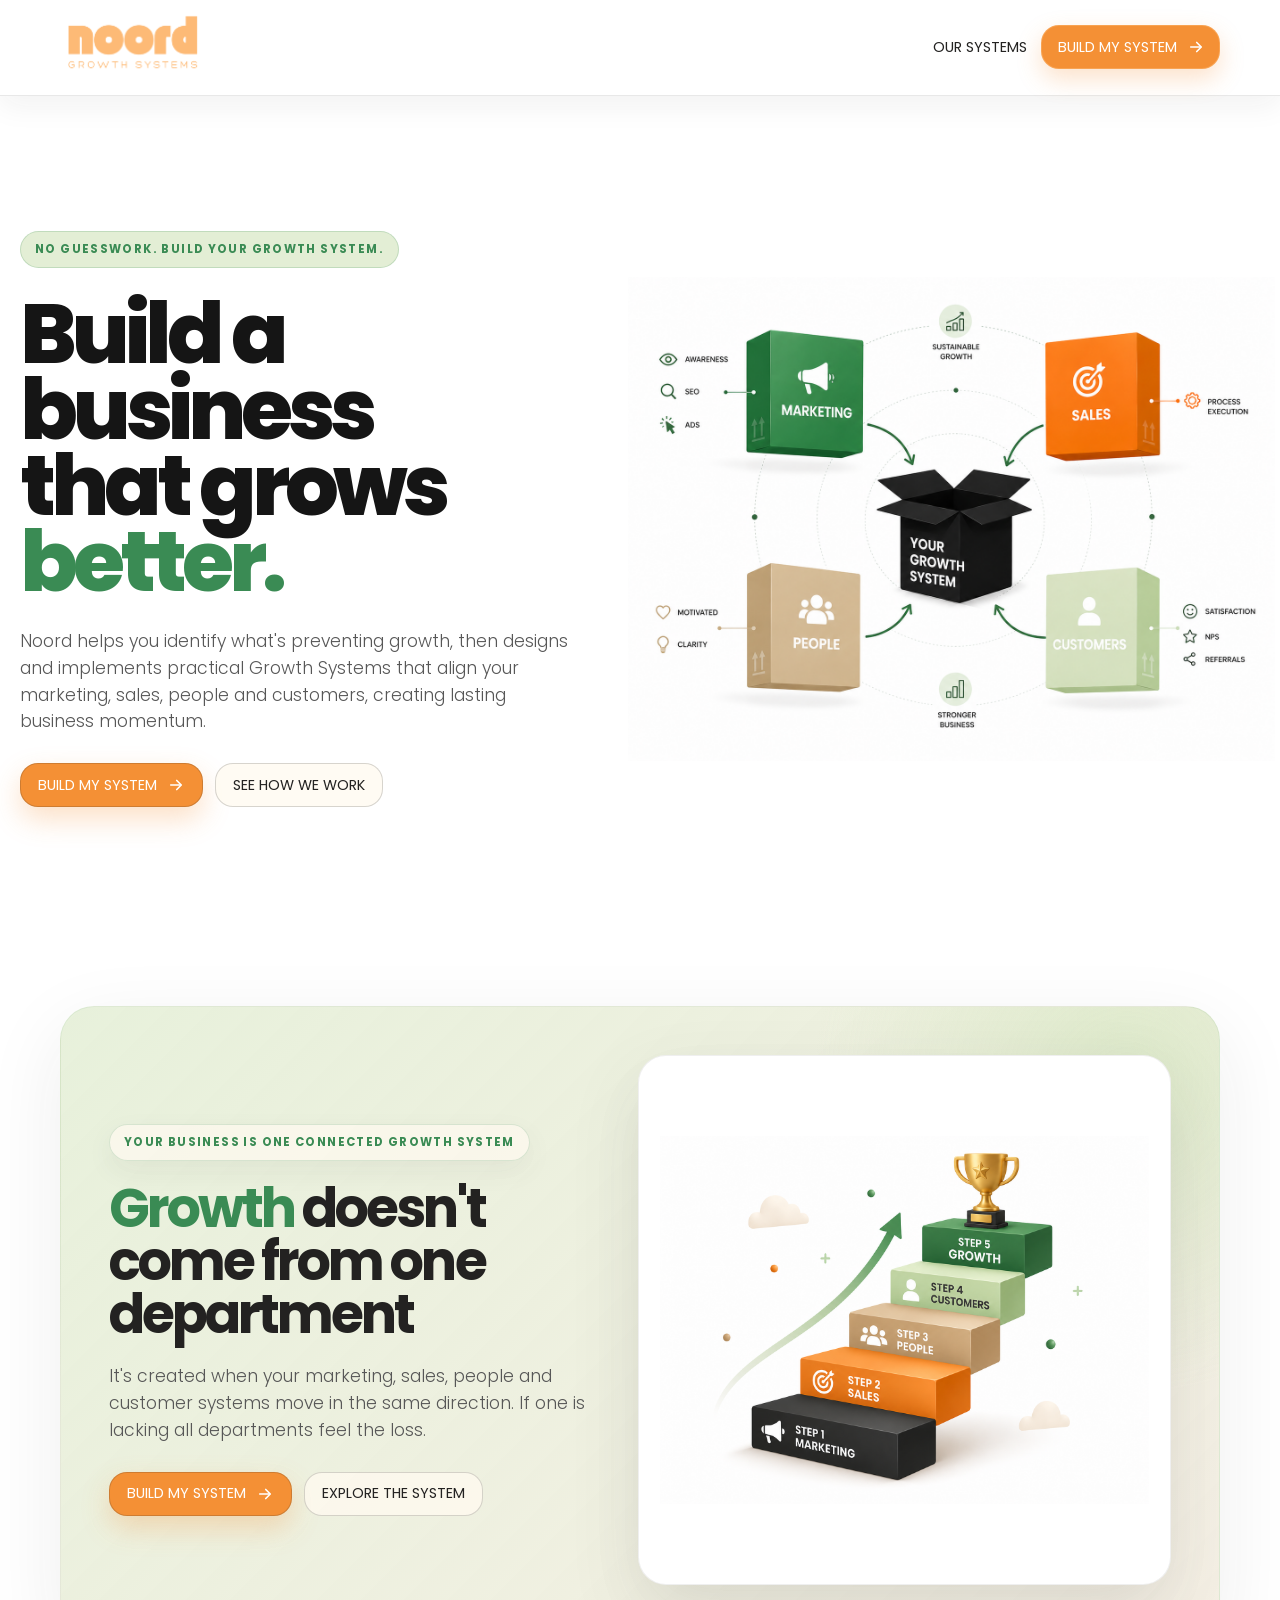
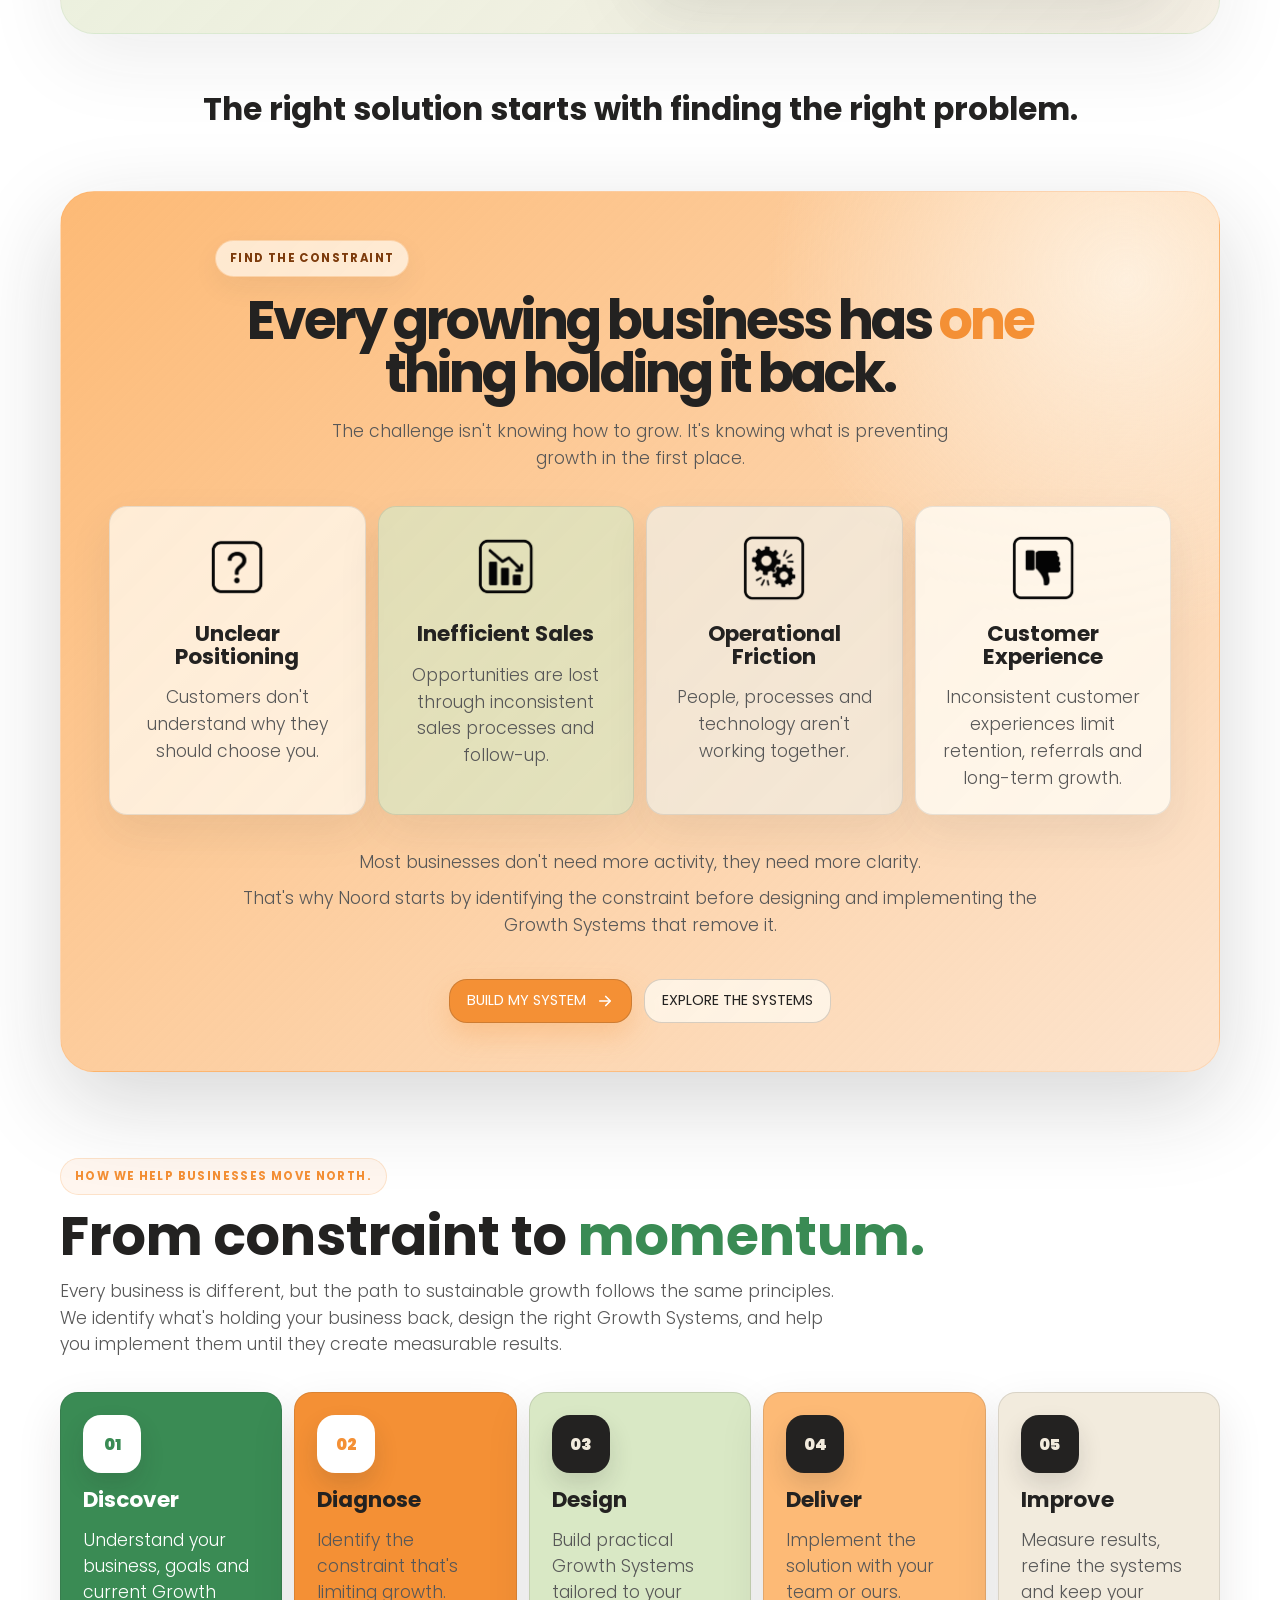
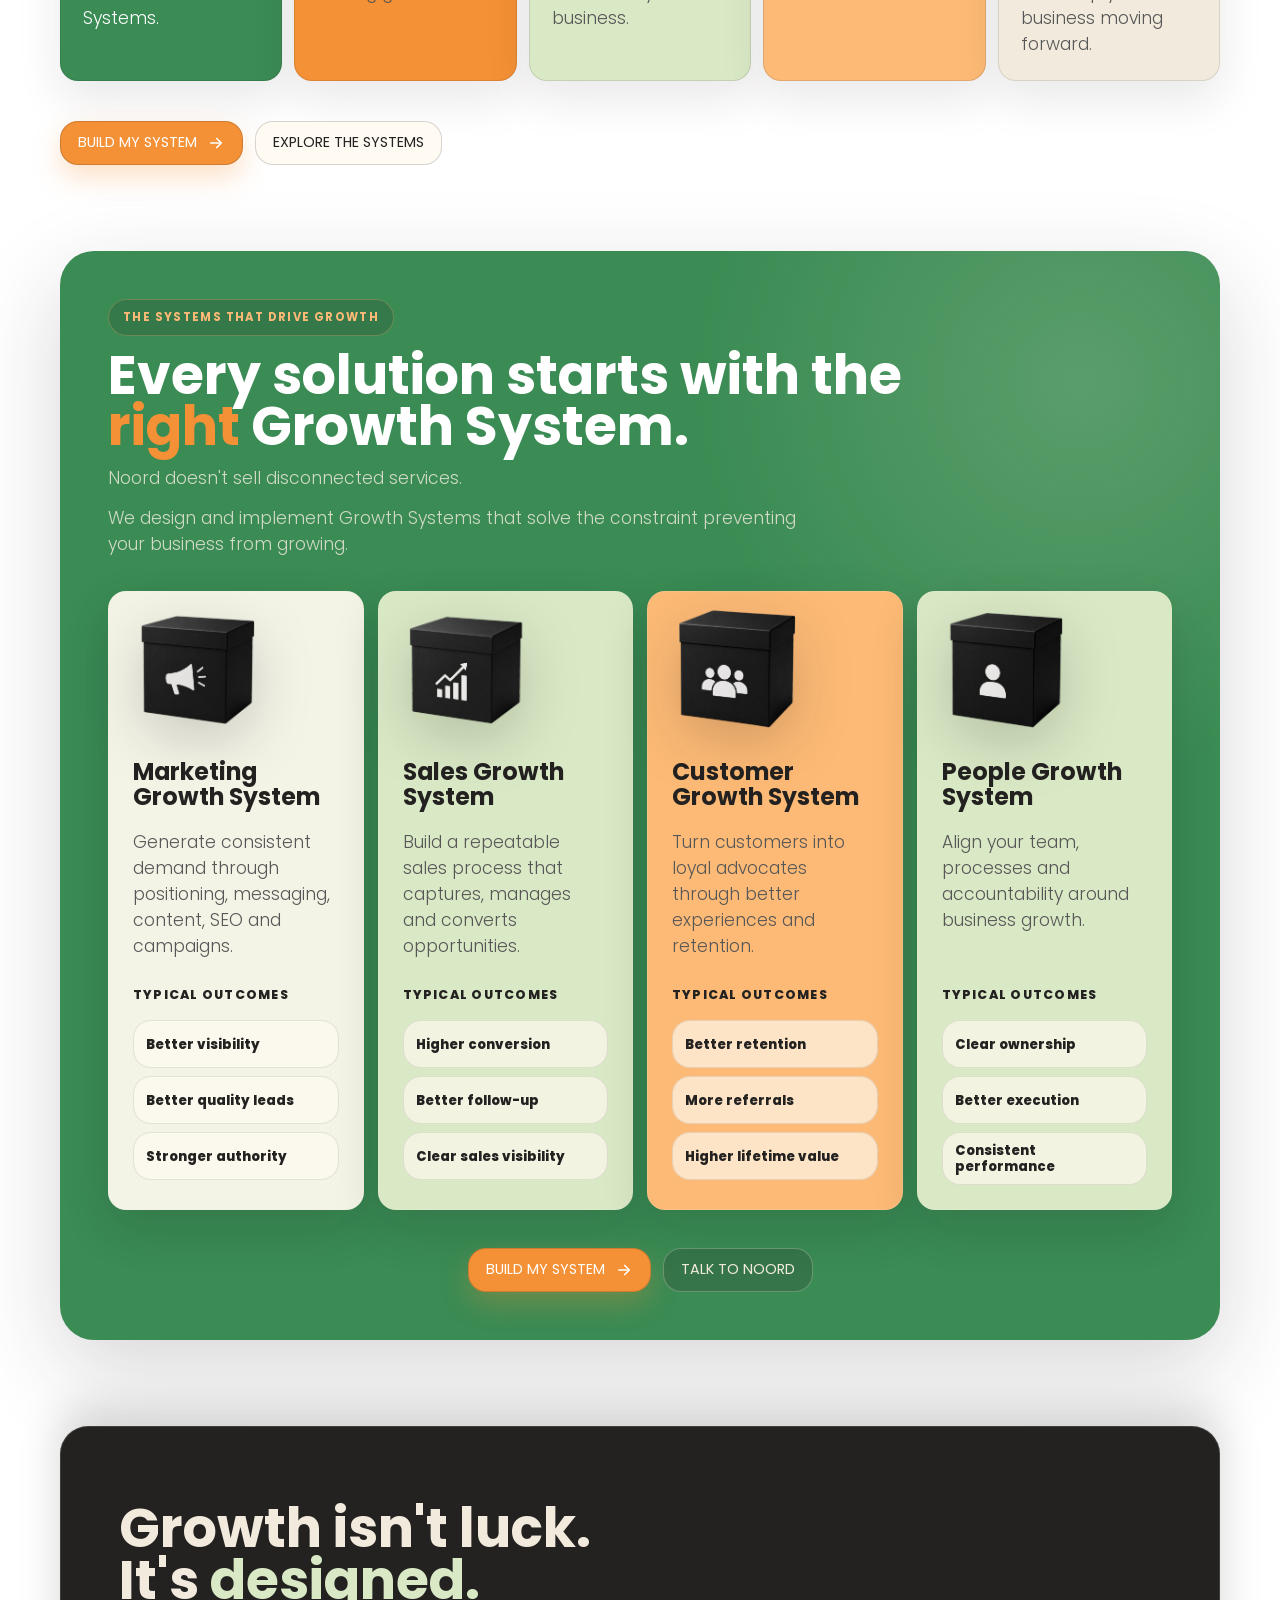
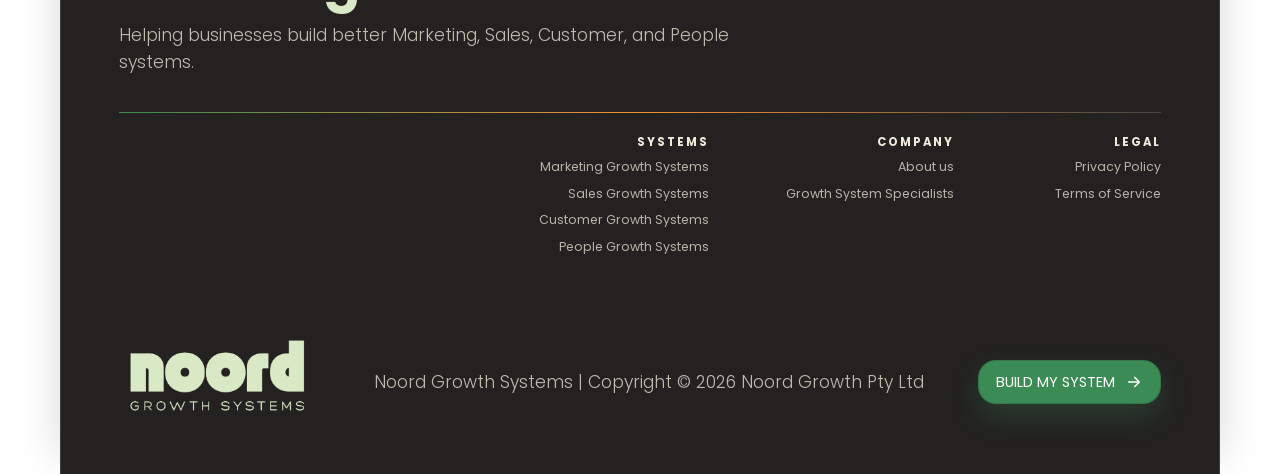
==== commit 0ca4ae70: "Restrict Growth Stories public access" ====
--- a/index.html
+++ b/index.html
@@ -1,6 +1,15 @@
 <!doctype html>
 <html lang="en">
   <head>
+    <!-- Google tag (gtag.js) -->
+    <script async src="https://www.googletagmanager.com/gtag/js?id=G-LBP5QGKZBT"></script>
+    <script>
+      window.dataLayer = window.dataLayer || [];
+      function gtag(){dataLayer.push(arguments);}
+      gtag('js', new Date());
+
+      gtag('config', 'G-LBP5QGKZBT');
+    </script>
     <meta charset="UTF-8" />
     <meta name="viewport" content="width=device-width, initial-scale=1.0" />
     <title>Noord Growth Systems</title>
@@ -22,14 +31,13 @@
           <span class="noord-logo__fallback">noord</span>
         </a>
         <div class="site-nav__actions">
-          <a class="site-nav__link" href="./growth-stories.html">Growth Stories</a>
           <details class="systems-menu">
             <summary>
               <span>Our Systems</span>
             </summary>
             <div class="systems-menu__panel">
               <div class="systems-menu__desktop-list">
-                <a href="./marketing-growth-systems.html">Marketing Growth Systems</a>
+                <a href="/marketing-growth-systems">Marketing Growth Systems</a>
                 <a href="#sales-system">Sales Growth Systems</a>
                 <a href="#customer-system">Customer Growth Systems</a>
                 <a href="#people-system">People Growth Systems</a>
@@ -37,16 +45,15 @@
               <details class="systems-menu__mobile-group">
                 <summary>Our Systems</summary>
                 <div>
-                  <a href="./marketing-growth-systems.html">Marketing Growth Systems</a>
+                  <a href="/marketing-growth-systems">Marketing Growth Systems</a>
                   <a href="#sales-system">Sales Growth Systems</a>
                   <a href="#customer-system">Customer Growth Systems</a>
                   <a href="#people-system">People Growth Systems</a>
                 </div>
               </details>
-              <a class="systems-menu__mobile-page" href="./growth-stories.html">Growth Stories</a>
             </div>
           </details>
-        <a class="nav-cta" href="./build-my-system.html">
+        <a class="nav-cta" href="/build-my-system">
           <span>Build My System</span>
           <svg viewBox="0 0 24 24" aria-hidden="true"><path d="M5 12h13" /><path d="m13 6 6 6-6 6" /></svg>
         </a>
@@ -67,7 +74,7 @@
             align your marketing, sales, people and customers, creating lasting business momentum.
           </p>
           <div class="hero__actions">
-            <a class="button button--primary" href="./build-my-system.html">
+            <a class="button button--primary" href="/build-my-system">
               <span>Build My System</span>
               <svg viewBox="0 0 24 24" aria-hidden="true"><path d="M5 12h13" /><path d="m13 6 6 6-6 6" /></svg>
             </a>
@@ -97,7 +104,7 @@
               </p>
             </div>
             <div class="section-actions">
-              <a class="button button--primary" href="./build-my-system.html">
+              <a class="button button--primary" href="/build-my-system">
                 <span>Build My System</span>
                 <svg viewBox="0 0 24 24" aria-hidden="true"><path d="M5 12h13" /><path d="m13 6 6 6-6 6" /></svg>
               </a>
@@ -162,7 +169,7 @@
             </p>
           </div>
           <div class="section-actions constraint-section__actions">
-            <a class="button button--primary" href="./build-my-system.html">
+            <a class="button button--primary" href="/build-my-system">
               <span>Build My System</span>
               <svg viewBox="0 0 24 24" aria-hidden="true"><path d="M5 12h13" /><path d="m13 6 6 6-6 6" /></svg>
             </a>
@@ -209,7 +216,7 @@
           </article>
         </div>
         <div class="section-actions momentum-section__actions">
-          <a class="button button--primary" href="./build-my-system.html">
+          <a class="button button--primary" href="/build-my-system">
             <span>Build My System</span>
             <svg viewBox="0 0 24 24" aria-hidden="true"><path d="M5 12h13" /><path d="m13 6 6 6-6 6" /></svg>
           </a>
@@ -273,7 +280,7 @@
           </article>
         </div>
         <div class="section-actions systems-section__actions">
-          <a class="button button--primary" href="./build-my-system.html">
+          <a class="button button--primary" href="/build-my-system">
             <span>Build My System</span>
             <svg viewBox="0 0 24 24" aria-hidden="true"><path d="M5 12h13" /><path d="m13 6 6 6-6 6" /></svg>
           </a>
@@ -296,26 +303,25 @@
           <nav class="cta-band__pages" aria-label="Systems pages">
             <div class="cta-band__page-column">
               <span>Systems</span>
-              <a href="./marketing-growth-systems.html">Marketing Growth Systems</a>
-              <a href="./index.html#sales-system">Sales Growth Systems</a>
-              <a href="./index.html#customer-system">Customer Growth Systems</a>
-              <a href="./index.html#people-system">People Growth Systems</a>
+              <a href="/marketing-growth-systems">Marketing Growth Systems</a>
+              <a href="/#sales-system">Sales Growth Systems</a>
+              <a href="/#customer-system">Customer Growth Systems</a>
+              <a href="/#people-system">People Growth Systems</a>
             </div>
             <div class="cta-band__page-column">
               <span>Company</span>
-              <a href="./index.html">About us</a>
-              <a href="./growth-system-specialists.html">Growth System Specialists</a>
-              <a href="./growth-stories.html">Growth Stories</a>
+              <a href="/">About us</a>
+              <a href="/growth-system-specialists">Growth System Specialists</a>
             </div>
             <div class="cta-band__page-column">
               <span>Legal</span>
-              <a href="./privacy-policy.html">Privacy Policy</a>
-              <a href="./index.html#terms-of-service">Terms of Service</a>
+              <a href="/privacy-policy">Privacy Policy</a>
+              <a href="/#terms-of-service">Terms of Service</a>
             </div>
           </nav>
         </div>
         <p class="cta-band__meta">Noord Growth Systems | Copyright © 2026 Noord Growth Pty Ltd</p>
-        <a class="button button--primary button--green" href="./build-my-system.html">
+        <a class="button button--primary button--green" href="/build-my-system">
           <span>Build My System</span>
           <svg viewBox="0 0 24 24" aria-hidden="true"><path d="M5 12h13" /><path d="m13 6 6 6-6 6" /></svg>
         </a>
--- a/src/noord.css
+++ b/src/noord.css
@@ -2242,6 +2242,12 @@
   gap: 28px;
 }
 
+.profession-copy {
+  max-width: 860px;
+  display: grid;
+  gap: 16px;
+}
+
 .profession-list {
   max-width: 860px;
   display: grid;
@@ -2732,6 +2738,7 @@
 }
 
 .deliverables-panel {
+  position: relative;
   display: grid;
   gap: 26px;
   padding: var(--noord-panel-pad);
@@ -2742,9 +2749,50 @@
   box-shadow: var(--noord-shadow);
 }
 
+.deliverables-panel__label {
+  position: absolute;
+  top: 0;
+  left: var(--noord-panel-pad);
+  max-width: calc(100% - (2 * var(--noord-panel-pad)));
+  display: inline-flex;
+  align-items: center;
+  justify-content: center;
+  padding: 14px 24px 18px;
+  border-radius: 0 0 24px 24px;
+  color: var(--noord-light-brown);
+  background: var(--noord-dark);
+  box-shadow: 0 12px 22px rgba(35, 34, 33, 0.18);
+  font-family: "Bradley Hand", "Segoe Print", "Comic Sans MS", cursive;
+  font-size: 1.05rem;
+  font-weight: 600;
+  letter-spacing: 0.01em;
+  line-height: 1.15;
+  text-align: center;
+  z-index: 1;
+}
+
+.deliverables-panel__label::after {
+  content: "↓";
+  position: absolute;
+  left: 26px;
+  top: calc(100% + 5px);
+  color: var(--noord-orange);
+  filter: drop-shadow(1px 1px 0 rgba(244, 144, 53, 0.28));
+  font-family: "Bradley Hand", "Segoe Print", "Comic Sans MS", cursive;
+  font-size: 1.65rem;
+  font-weight: 700;
+  line-height: 1;
+  transform: rotate(2deg);
+}
+
+.deliverables-panel__label::before {
+  content: none;
+}
+
 .deliverables-panel__intro {
   display: grid;
   gap: 10px;
+  padding-top: 42px;
 }
 
 .deliverables-panel__intro h3 {
@@ -3117,6 +3165,21 @@
   .growth-addons {
     width: min(100% - 20px, 1160px);
     margin-bottom: 56px;
+  }
+
+  .deliverables-panel__label {
+    left: 20px;
+    max-width: calc(100% - 40px);
+    padding: 12px 18px 16px;
+    font-size: 0.95rem;
+  }
+
+  .deliverables-panel__label::after {
+    left: 22px;
+  }
+
+  .deliverables-panel__intro {
+    padding-top: 76px;
   }
 
   .marketing-hero h2,
@@ -3537,6 +3600,10 @@
   gap: 32px;
 }
 
+.stories-section--blocked {
+  width: min(760px, calc(100% - 32px));
+}
+
 .story-grid {
   display: grid;
   grid-template-columns: minmax(0, 1.15fr) minmax(280px, 0.85fr);
@@ -3563,6 +3630,10 @@
     linear-gradient(135deg, rgba(253, 186, 118, 0.22), rgba(255, 250, 240, 0.96));
 }
 
+.story-card--blocked {
+  min-height: auto;
+}
+
 .story-card h3 {
   max-width: 720px;
   margin: 0;
@@ -3570,6 +3641,16 @@
   font-size: clamp(1.8rem, 3.4vw, 3rem);
   font-weight: 800;
   line-height: 0.98;
+}
+
+.story-card--blocked h2 {
+  max-width: 720px;
+  margin: 0;
+  color: var(--noord-dark);
+  font-size: clamp(1.9rem, 3.6vw, 3.2rem);
+  font-weight: 800;
+  line-height: 0.98;
+  letter-spacing: -0.045em;
 }
 
 .story-card a {
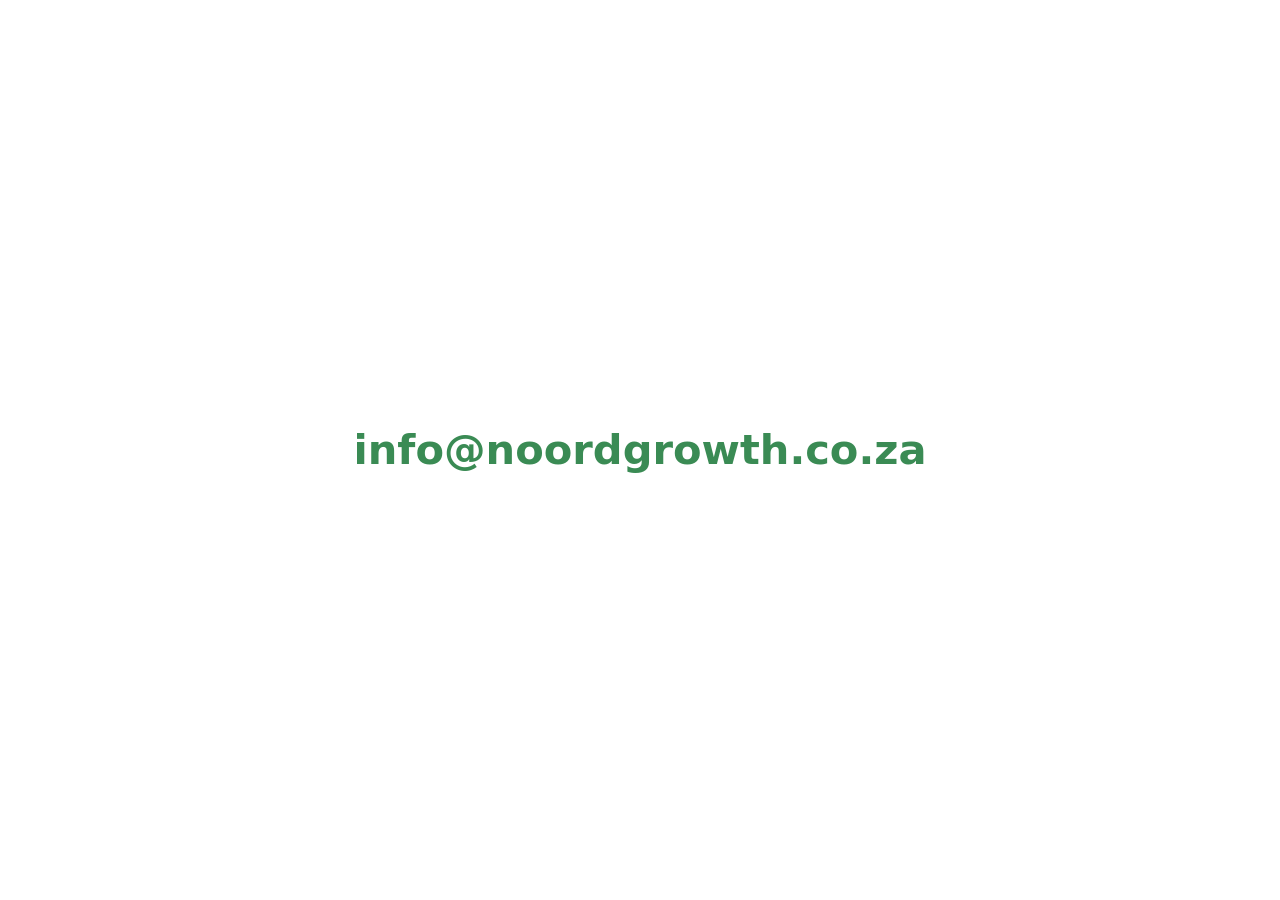
==== commit 636266fd: "Move full site behind home path" ====
--- a/index.html
+++ b/index.html
@@ -12,320 +12,53 @@
     </script>
     <meta charset="UTF-8" />
     <meta name="viewport" content="width=device-width, initial-scale=1.0" />
+    <meta name="robots" content="noindex, nofollow" />
     <title>Noord Growth Systems</title>
-    <meta
-      name="description"
-      content="Noord Growth Systems helps businesses build better Marketing, Sales, Customer, and People systems for consistent, sustainable growth."
-    />
-    <link rel="stylesheet" href="./src/noord.css" />
+    <meta name="description" content="Noord Growth Systems contact page." />
+    <style>
+      :root {
+        --dark: #232221;
+        --grey: #575757;
+        --green: #3a8b54;
+        --paper: #f2ebdd;
+      }
+
+      * {
+        box-sizing: border-box;
+      }
+
+      html,
+      body {
+        min-height: 100%;
+      }
+
+      body {
+        margin: 0;
+        display: grid;
+        min-height: 100vh;
+        place-items: center;
+        background: #ffffff;
+        color: var(--dark);
+        font-family: Poppins, Inter, ui-sans-serif, system-ui, -apple-system, BlinkMacSystemFont, "Segoe UI", sans-serif;
+      }
+
+      a {
+        color: var(--green);
+        font-size: clamp(1.5rem, 5vw, 2.6rem);
+        font-weight: 600;
+        line-height: 1.1;
+        text-decoration: none;
+      }
+
+      a:hover {
+        text-decoration: underline;
+        text-underline-offset: 0.16em;
+      }
+    </style>
   </head>
   <body>
-    <main class="noord-site" id="top">
-      <header class="site-nav">
-        <a class="noord-logo" href="#top" aria-label="Noord Growth Systems home">
-          <img
-            src="./assets/Noord Main Logo_Ligh Orange.png"
-            alt="Noord Growth Systems"
-            onerror="this.style.display='none'; this.nextElementSibling.classList.add('noord-logo__fallback--visible')"
-          />
-          <span class="noord-logo__fallback">noord</span>
-        </a>
-        <div class="site-nav__actions">
-          <details class="systems-menu">
-            <summary>
-              <span>Our Systems</span>
-            </summary>
-            <div class="systems-menu__panel">
-              <div class="systems-menu__desktop-list">
-                <a href="/marketing-growth-systems">Marketing Growth Systems</a>
-                <a href="#sales-system">Sales Growth Systems</a>
-                <a href="#customer-system">Customer Growth Systems</a>
-                <a href="#people-system">People Growth Systems</a>
-              </div>
-              <details class="systems-menu__mobile-group">
-                <summary>Our Systems</summary>
-                <div>
-                  <a href="/marketing-growth-systems">Marketing Growth Systems</a>
-                  <a href="#sales-system">Sales Growth Systems</a>
-                  <a href="#customer-system">Customer Growth Systems</a>
-                  <a href="#people-system">People Growth Systems</a>
-                </div>
-              </details>
-            </div>
-          </details>
-        <a class="nav-cta" href="/build-my-system">
-          <span>Build My System</span>
-          <svg viewBox="0 0 24 24" aria-hidden="true"><path d="M5 12h13" /><path d="m13 6 6 6-6 6" /></svg>
-        </a>
-        </div>
-      </header>
-
-      <section class="hero" aria-labelledby="hero-title">
-        <div class="hero__copy">
-          <div class="announcement">
-            <svg viewBox="0 0 24 24" aria-hidden="true">
-              <path d="m12 3 1.9 5.8L20 11l-6.1 2.2L12 19l-1.9-5.8L4 11l6.1-2.2L12 3Z" />
-            </svg>
-            <h1 id="hero-title">NO GUESSWORK. BUILD YOUR GROWTH SYSTEM.</h1>
-          </div>
-          <h2>Build a<br />business<br />that grows<br /><em>better.</em></h2>
-          <p>
-            Noord helps you identify what's preventing growth, then designs and implements practical Growth Systems that
-            align your marketing, sales, people and customers, creating lasting business momentum.
-          </p>
-          <div class="hero__actions">
-            <a class="button button--primary" href="/build-my-system">
-              <span>Build My System</span>
-              <svg viewBox="0 0 24 24" aria-hidden="true"><path d="M5 12h13" /><path d="m13 6 6 6-6 6" /></svg>
-            </a>
-            <a class="button button--secondary" href="#systems">See How We Work</a>
-          </div>
-        </div>
-
-        <div class="growth-scene growth-scene--image">
-          <img
-            src="./assets/Growth_System Illustration.png"
-            alt="Marketing, sales, people and customer system blocks orbiting your growth system"
-          />
-        </div>
-      </section>
-
-      <div class="stacked-sections">
-        <section class="problem-section" id="proof" aria-labelledby="problem-title">
-          <div class="problem-section__copy">
-            <div class="section-badge">
-              <span>Your business is one connected growth system</span>
-            </div>
-            <h2 id="problem-title"><span>Growth</span> doesn't come from one department</h2>
-            <div class="problem-section__text">
-              <p>
-                It's created when your marketing, sales, people and customer systems move in the same direction. If one
-                is lacking all departments feel the loss.
-              </p>
-            </div>
-            <div class="section-actions">
-              <a class="button button--primary" href="/build-my-system">
-                <span>Build My System</span>
-                <svg viewBox="0 0 24 24" aria-hidden="true"><path d="M5 12h13" /><path d="m13 6 6 6-6 6" /></svg>
-              </a>
-              <a class="button button--secondary" href="#systems">Explore the system</a>
-            </div>
-          </div>
-          <div class="connected-visual connected-visual--image">
-            <img
-              src="./assets/Growth Stairs.png"
-              alt="Growth system steps from marketing to sales, people, customers and growth"
-            />
-          </div>
-        </section>
-
-        <p class="constraint-closing">The right solution starts with finding the right problem.</p>
-
-        <section class="constraint-section" aria-labelledby="constraint-title">
-          <div class="constraint-section__intro">
-            <div class="section-badge section-badge--orange">
-              <span>Find the constraint</span>
-            </div>
-            <h2 id="constraint-title">Every growing business has <span>one</span> thing holding it back.</h2>
-            <div class="constraint-section__copy">
-              <p>The challenge isn't knowing how to grow. It's knowing what is preventing growth in the first place.</p>
-            </div>
-          </div>
-          <div class="constraint-grid">
-            <article class="constraint-card">
-              <span class="constraint-icon" aria-label="Confused positioning icon">
-                <img src="./assets/Noord-Growth-Systems-Questionmark-transparent.png" alt="" />
-              </span>
-              <h3>Unclear Positioning</h3>
-              <p>Customers don't understand why they should choose you.</p>
-            </article>
-            <article class="constraint-card">
-              <span class="constraint-icon" aria-label="Declining sales graph icon">
-                <img src="./assets/Noord-Growth-Systems-Declining-Graph-transparent.png" alt="" />
-              </span>
-              <h3>Inefficient Sales</h3>
-              <p>Opportunities are lost through inconsistent sales processes and follow-up.</p>
-            </article>
-            <article class="constraint-card">
-              <span class="constraint-icon" aria-label="Operational friction sparks icon">
-                <img src="./assets/Noord-Growth-Systems-Friction-Graph-transparent.png" alt="" />
-              </span>
-              <h3>Operational Friction</h3>
-              <p>People, processes and technology aren't working together.</p>
-            </article>
-            <article class="constraint-card">
-              <span class="constraint-icon" aria-label="Unhappy customer icon">
-                <img src="./assets/Noord-Growth-Systems-Thumbs-Down-transparent.png" alt="" />
-              </span>
-              <h3>Customer Experience</h3>
-              <p>Inconsistent customer experiences limit retention, referrals and long-term growth.</p>
-            </article>
-          </div>
-          <div class="constraint-aftercopy">
-            <p>Most businesses don't need more activity, they need more clarity.</p>
-            <p>
-              That's why Noord starts by identifying the constraint before designing and implementing the Growth Systems
-              that remove it.
-            </p>
-          </div>
-          <div class="section-actions constraint-section__actions">
-            <a class="button button--primary" href="/build-my-system">
-              <span>Build My System</span>
-              <svg viewBox="0 0 24 24" aria-hidden="true"><path d="M5 12h13" /><path d="m13 6 6 6-6 6" /></svg>
-            </a>
-            <a class="button button--secondary" href="#systems">Explore the systems</a>
-          </div>
-        </section>
-      </div>
-
-      <section class="section momentum-section" aria-labelledby="momentum-title">
-        <div class="momentum-section__copy">
-          <span>How we help businesses move north.</span>
-          <h2 id="momentum-title">From constraint to <span>momentum.</span></h2>
-          <p>
-            Every business is different, but the path to sustainable growth follows the same principles. We identify
-            what's holding your business back, design the right Growth Systems, and help you implement them until they
-            create measurable results.
-          </p>
-        </div>
-        <div class="momentum-grid">
-          <article class="momentum-card">
-            <div class="system-card__index">01</div>
-            <h3>Discover</h3>
-            <p>Understand your business, goals and current Growth Systems.</p>
-          </article>
-          <article class="momentum-card">
-            <div class="system-card__index">02</div>
-            <h3>Diagnose</h3>
-            <p>Identify the constraint that's limiting growth.</p>
-          </article>
-          <article class="momentum-card">
-            <div class="system-card__index">03</div>
-            <h3>Design</h3>
-            <p>Build practical Growth Systems tailored to your business.</p>
-          </article>
-          <article class="momentum-card">
-            <div class="system-card__index">04</div>
-            <h3>Deliver</h3>
-            <p>Implement the solution with your team or ours.</p>
-          </article>
-          <article class="momentum-card">
-            <div class="system-card__index">05</div>
-            <h3>Improve</h3>
-            <p>Measure results, refine the systems and keep your business moving forward.</p>
-          </article>
-        </div>
-        <div class="section-actions momentum-section__actions">
-          <a class="button button--primary" href="/build-my-system">
-            <span>Build My System</span>
-            <svg viewBox="0 0 24 24" aria-hidden="true"><path d="M5 12h13" /><path d="m13 6 6 6-6 6" /></svg>
-          </a>
-          <a class="button button--secondary" href="#systems">Explore the systems</a>
-        </div>
-      </section>
-
-      <section class="section section--systems" id="systems" aria-labelledby="systems-title">
-        <div class="section-heading">
-          <span>The systems that drive growth</span>
-          <h2 id="systems-title">Every solution starts with the <span>right</span> Growth System.</h2>
-          <p>Noord doesn't sell disconnected services.</p>
-          <p>
-            We design and implement Growth Systems that solve the constraint preventing your business from growing.
-          </p>
-        </div>
-        <div class="system-grid">
-          <article class="system-card" id="marketing-system">
-            <div class="system-card__top">
-              <div class="system-card__box" aria-hidden="true">
-                <img src="./assets/Growth-System-Marketing-Box.svg" alt="" />
-              </div>
-              <h3>Marketing Growth System</h3>
-            </div>
-            <p>Generate consistent demand through positioning, messaging, content, SEO and campaigns.</p>
-            <strong>Typical outcomes</strong>
-            <ul><li>Better visibility</li><li>Better quality leads</li><li>Stronger authority</li></ul>
-          </article>
-          <article class="system-card" id="sales-system">
-            <div class="system-card__top">
-              <div class="system-card__box" aria-hidden="true">
-                <img src="./assets/Growth-System-Sales-Box.svg" alt="" />
-              </div>
-              <h3>Sales Growth System</h3>
-            </div>
-            <p>Build a repeatable sales process that captures, manages and converts opportunities.</p>
-            <strong>Typical outcomes</strong>
-            <ul><li>Higher conversion</li><li>Better follow-up</li><li>Clear sales visibility</li></ul>
-          </article>
-          <article class="system-card" id="customer-system">
-            <div class="system-card__top">
-              <div class="system-card__box" aria-hidden="true">
-                <img src="./assets/Growth-System-Customers-Box.svg" alt="" />
-              </div>
-              <h3>Customer Growth System</h3>
-            </div>
-            <p>Turn customers into loyal advocates through better experiences and retention.</p>
-            <strong>Typical outcomes</strong>
-            <ul><li>Better retention</li><li>More referrals</li><li>Higher lifetime value</li></ul>
-          </article>
-          <article class="system-card" id="people-system">
-            <div class="system-card__top">
-              <div class="system-card__box" aria-hidden="true">
-                <img src="./assets/Growth-System-People-Box.svg" alt="" />
-              </div>
-              <h3>People Growth System</h3>
-            </div>
-            <p>Align your team, processes and accountability around business growth.</p>
-            <strong>Typical outcomes</strong>
-            <ul><li>Clear ownership</li><li>Better execution</li><li>Consistent performance</li></ul>
-          </article>
-        </div>
-        <div class="section-actions systems-section__actions">
-          <a class="button button--primary" href="/build-my-system">
-            <span>Build My System</span>
-            <svg viewBox="0 0 24 24" aria-hidden="true"><path d="M5 12h13" /><path d="m13 6 6 6-6 6" /></svg>
-          </a>
-          <a class="button button--secondary" href="#contact">Talk to Noord</a>
-        </div>
-      </section>
-
-      <footer class="cta-band" id="contact" aria-labelledby="contact-title">
-        <a class="noord-logo noord-logo--light" href="#top" aria-label="Noord Growth Systems home">
-          <img
-            src="./assets/Noord Main Logo_Ligh Green.png"
-            alt="Noord Growth Systems"
-            onerror="this.style.display='none'; this.nextElementSibling.classList.add('noord-logo__fallback--visible')"
-          />
-          <span class="noord-logo__fallback">noord</span>
-        </a>
-        <div class="cta-band__content">
-          <h2 id="contact-title">Growth isn't luck.<br />It's <span>designed.</span></h2>
-          <p>Helping businesses build better Marketing, Sales, Customer, and People systems.</p>
-          <nav class="cta-band__pages" aria-label="Systems pages">
-            <div class="cta-band__page-column">
-              <span>Systems</span>
-              <a href="/marketing-growth-systems">Marketing Growth Systems</a>
-              <a href="/#sales-system">Sales Growth Systems</a>
-              <a href="/#customer-system">Customer Growth Systems</a>
-              <a href="/#people-system">People Growth Systems</a>
-            </div>
-            <div class="cta-band__page-column">
-              <span>Company</span>
-              <a href="/">About us</a>
-              <a href="/growth-system-specialists">Growth System Specialists</a>
-            </div>
-            <div class="cta-band__page-column">
-              <span>Legal</span>
-              <a href="/privacy-policy">Privacy Policy</a>
-              <a href="/#terms-of-service">Terms of Service</a>
-            </div>
-          </nav>
-        </div>
-        <p class="cta-band__meta">Noord Growth Systems | Copyright © 2026 Noord Growth Pty Ltd</p>
-        <a class="button button--primary button--green" href="/build-my-system">
-          <span>Build My System</span>
-          <svg viewBox="0 0 24 24" aria-hidden="true"><path d="M5 12h13" /><path d="m13 6 6 6-6 6" /></svg>
-        </a>
-      </footer>
+    <main>
+      <a href="mailto:info@noordgrowth.co.za">info@noordgrowth.co.za</a>
     </main>
   </body>
 </html>
